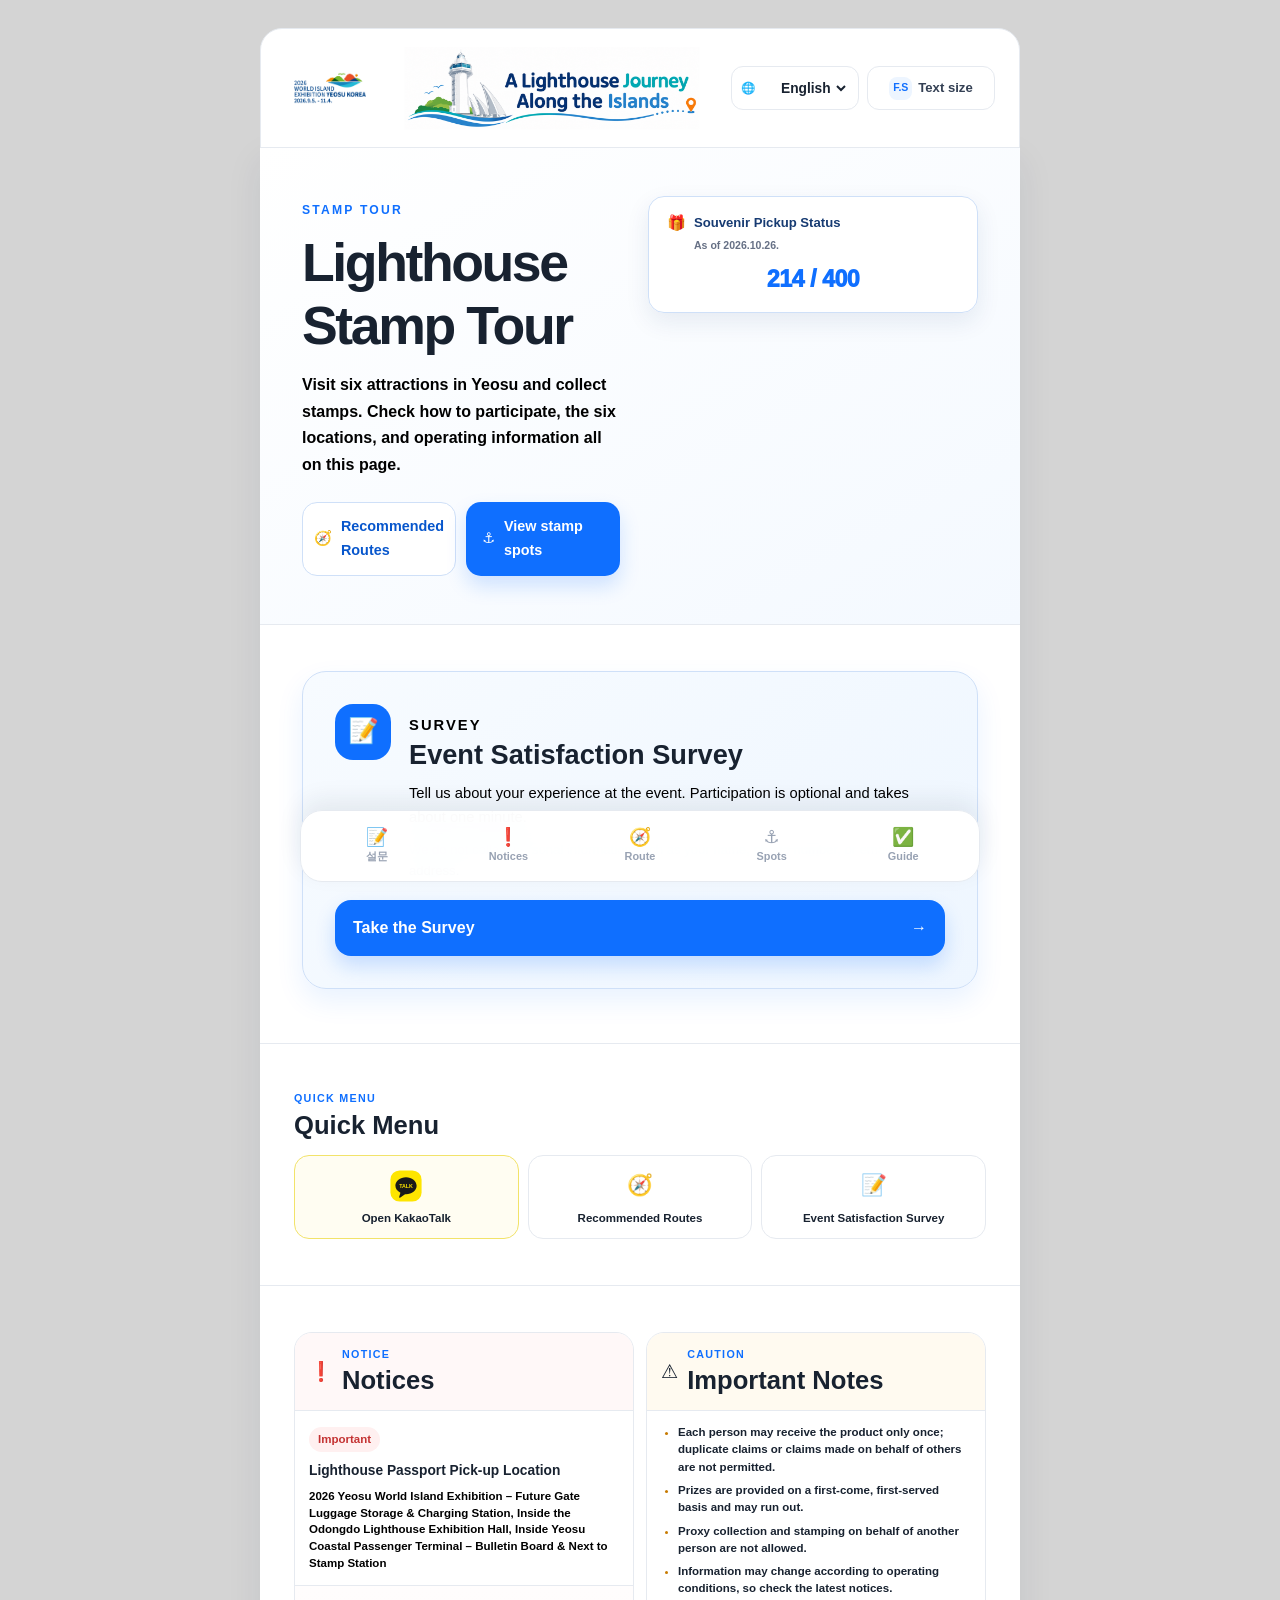
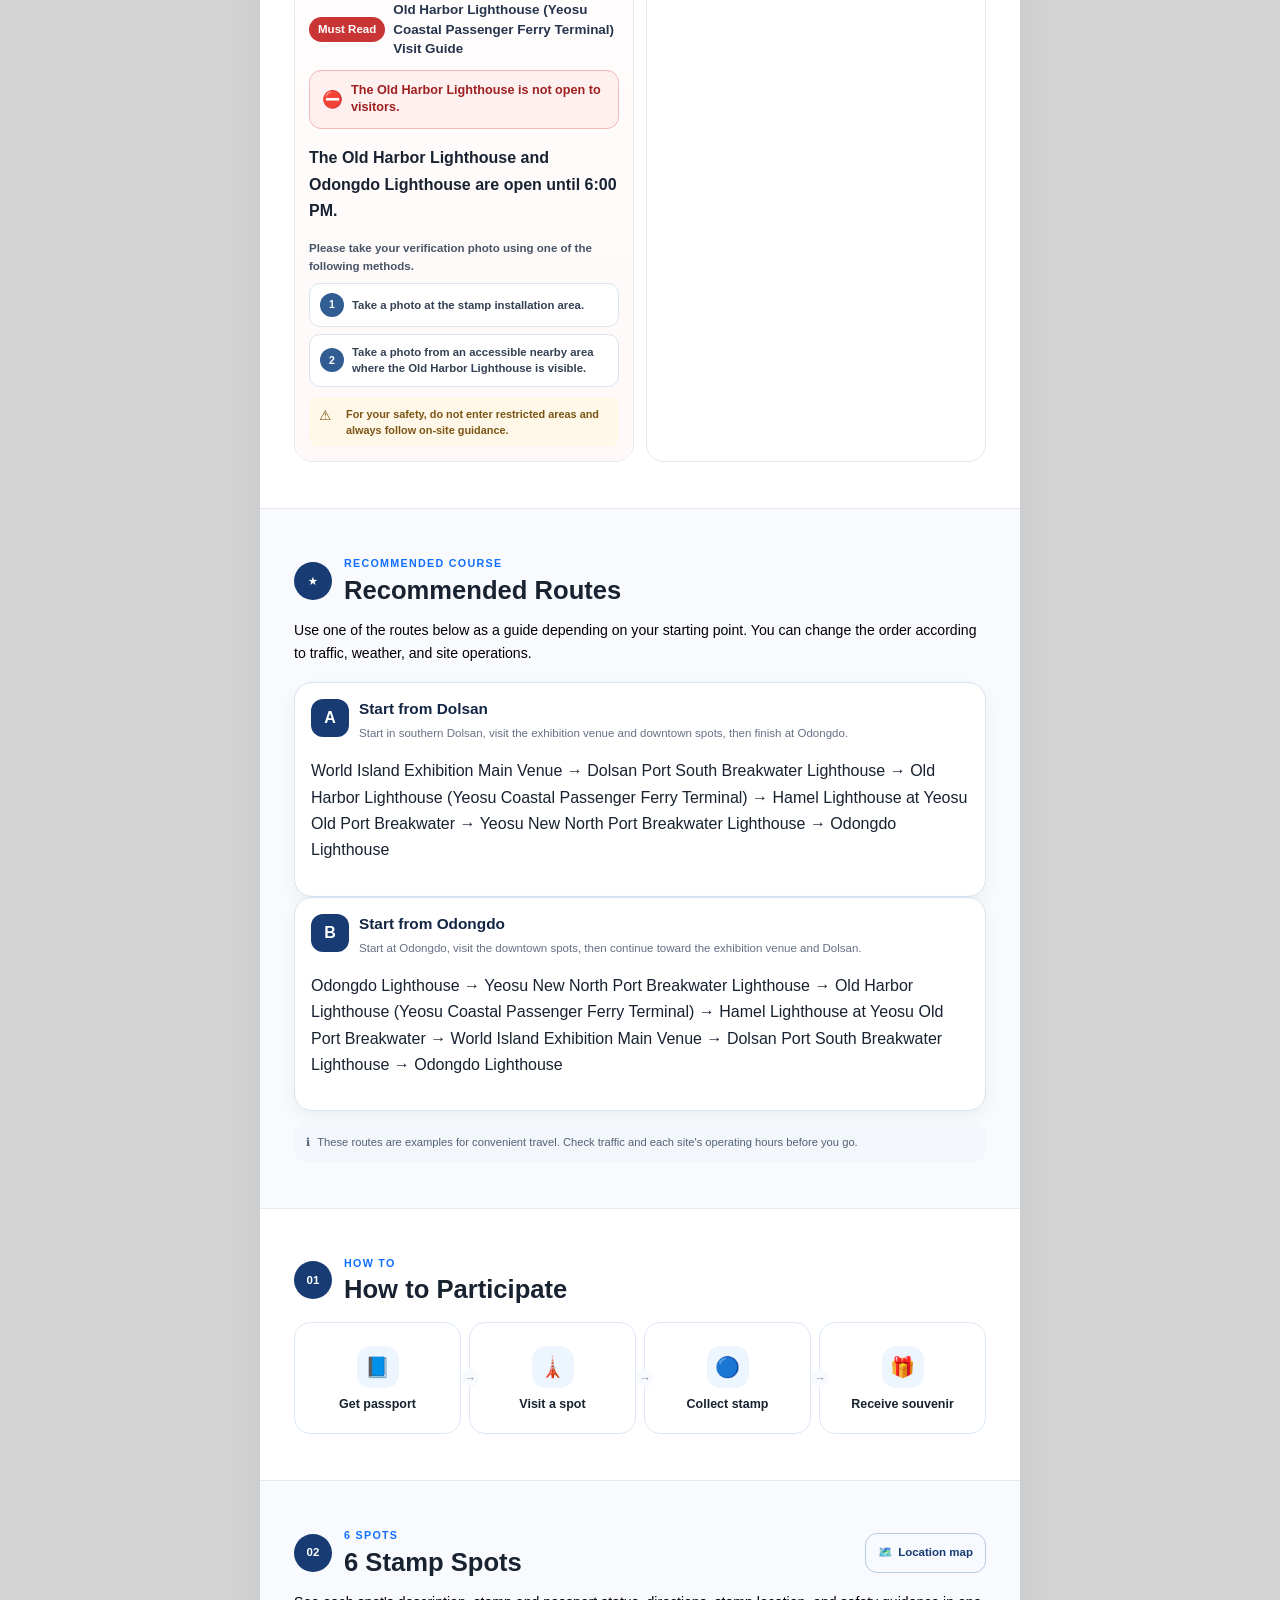
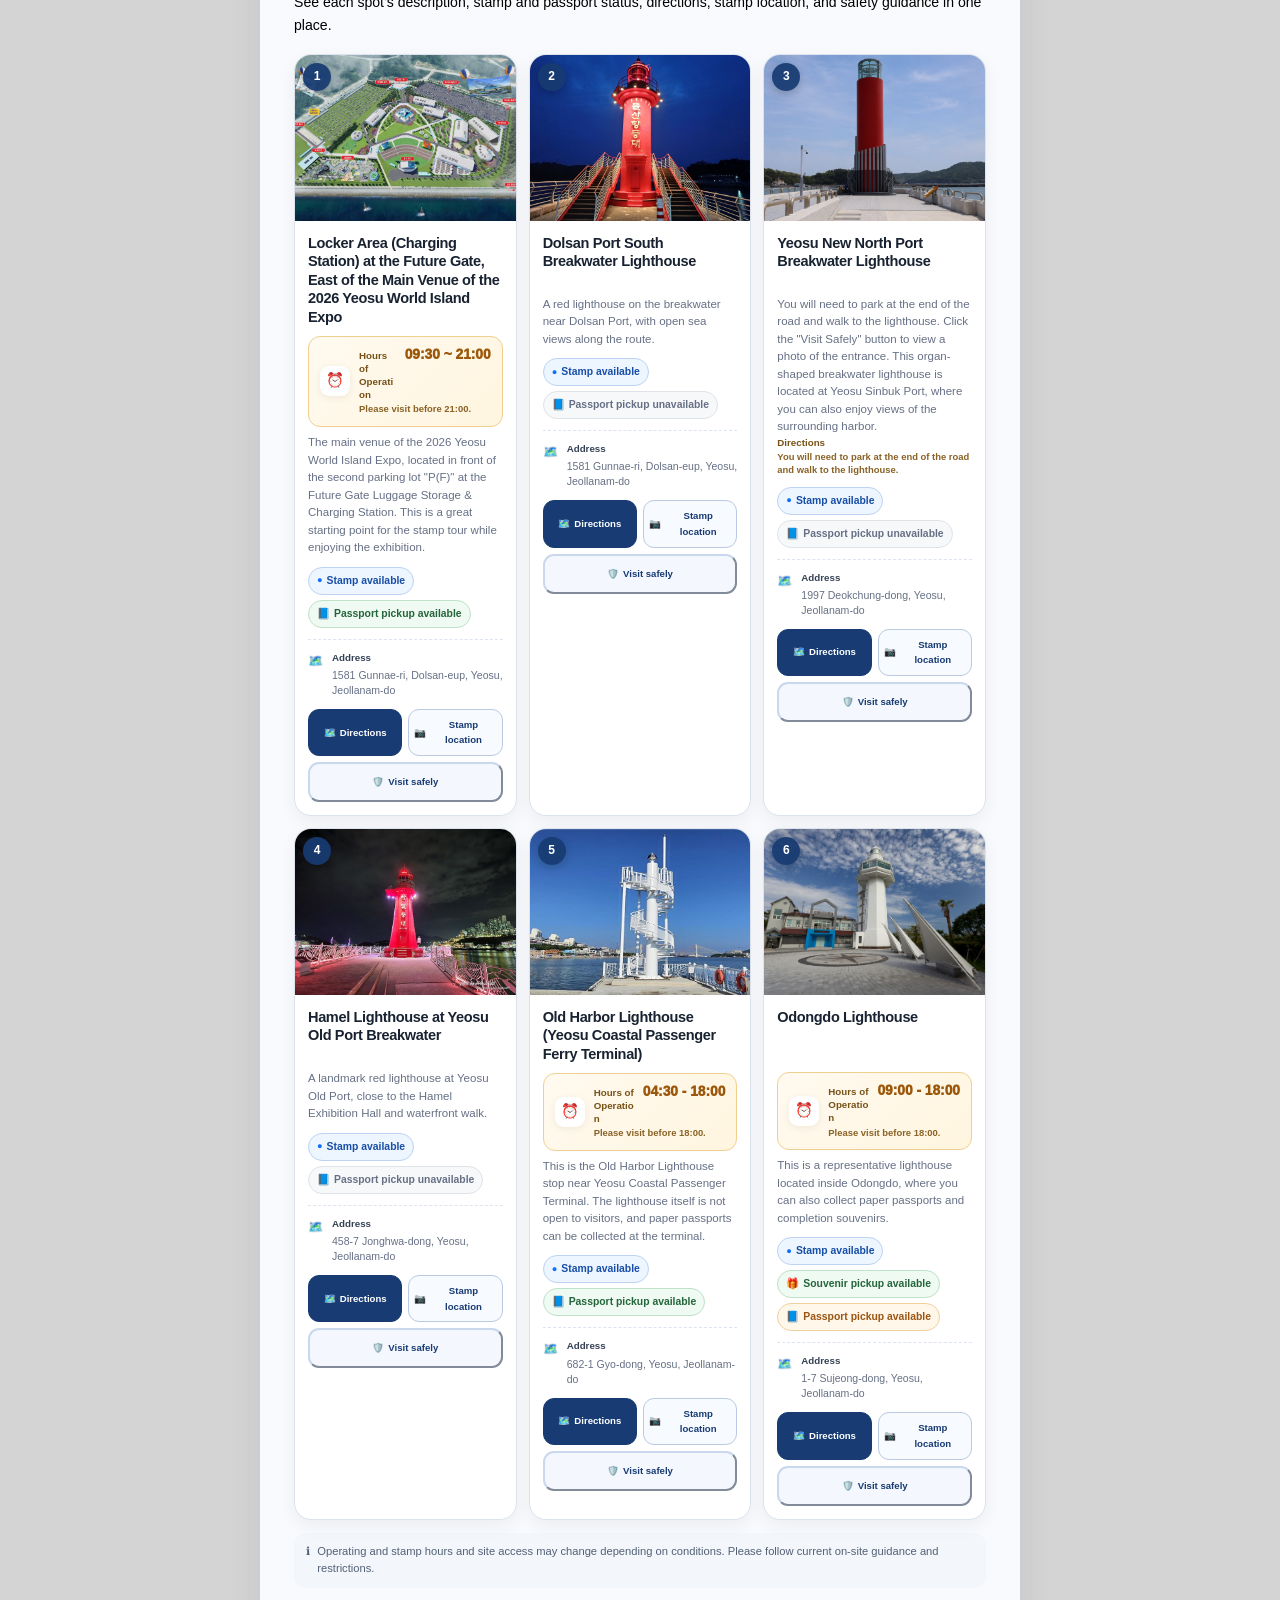
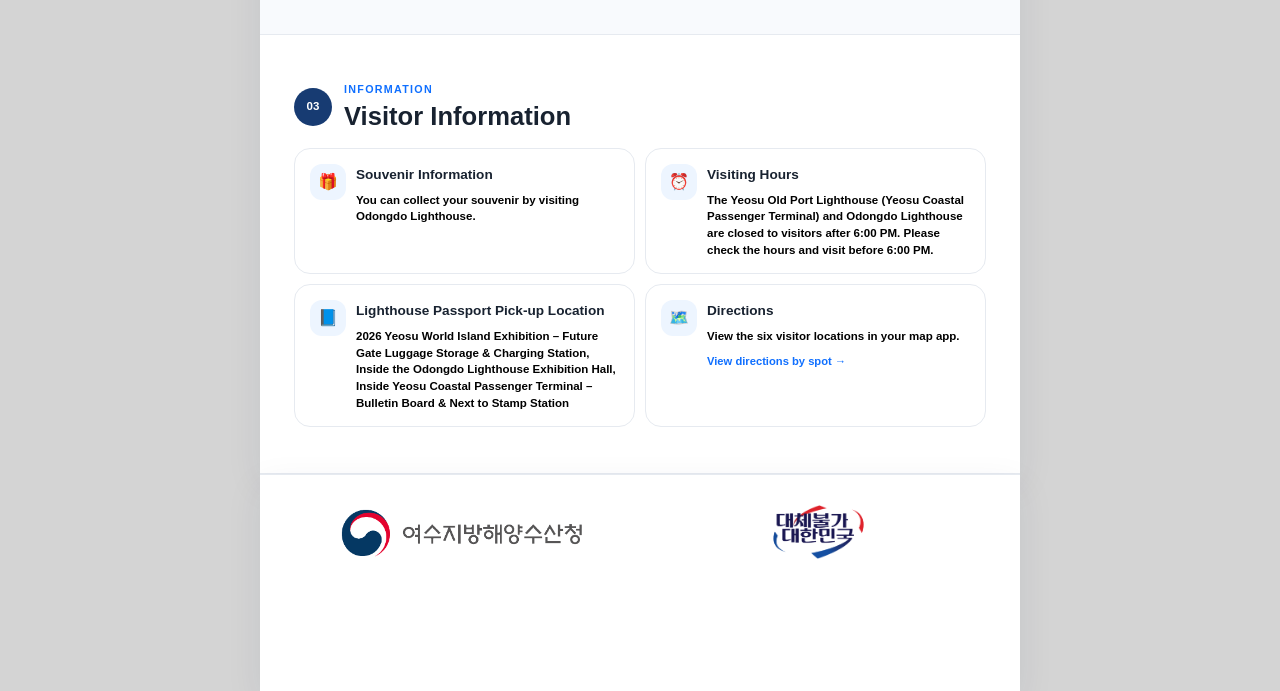
==== index.html @ a67608fe "Update index.html" ====
<!doctype html>
<html lang="ko">
<script src="assets/visitor-tracker.js" defer></script>
<head>
  <meta charset="utf-8" />
  <meta name="viewport" content="width=device-width, initial-scale=1, viewport-fit=cover" />
  <meta name="theme-color" content="#0f6fff" />
  <meta name="description" content="섬 따라 등대 한바퀴 안내 홈페이지" />

  <title>섬 따라 등대 한바퀴 안내 홈페이지</title>

  <link rel="icon" type="image/png" href="assets/yeosu-office-logo.png" />
  <link rel="apple-touch-icon" href="assets/yeosu-office-logo.png" />

  <meta property="og:title" content="섬 따라 등대 한바퀴 안내 홈페이지" />
  <meta property="og:description" content="여수 등대 스탬프 투어 참여방법, 스탬프 위치, 운영시간과 안전 안내를 확인하세요." />
  <meta property="og:type" content="website" />
  <meta property="og:url" content="https://tmdgh9693.github.io/qrhomepage/" />
  <meta property="og:image" content="https://tmdgh9693.github.io/qrhomepage/assets/yeosu-office-logo.png" />
  <meta property="og:image:alt" content="여수지방해양수산청" />

  <meta name="twitter:card" content="summary" />
  <meta name="twitter:image" content="https://tmdgh9693.github.io/qrhomepage/assets/yeosu-office-logo.png" />
  <link rel="stylesheet" href="assets/style.css" />

  <script src="assets/lang.js" defer></script>
  <script src="assets/survey-lang.js" defer></script>
</head>

<body>
  <a class="skip-link" href="#main" data-i18n="skip">본문 바로가기</a>

  <header class="topbar">
    <div class="topbar__inner">
      <a class="brand" href="#home" data-i18n-aria="homeAria" aria-label="홈으로 이동">
        <img class="brand__logo" src="assets/logo-ko.png" alt="2026 여수세계섬박람회" />
        <img class="brand__title-logo" src="assets/title-ko.png" alt="섬따라등대한바퀴" />
      </a>
      <div class="topbar__controls">
        <label class="language-control">
          <span class="language-label">🌐</span>
          <select class="language-select" aria-label="언어 선택">
            <option value="ko">한국어</option>
            <option value="en">English</option>
            <option value="ja">日本語</option>
            <option value="zh">中文</option>
          </select>
        </label>
        <button class="size-button" id="sizeButton" type="button" aria-haspopup="true" aria-expanded="false">
          <span aria-hidden="true">F.S</span><span data-i18n="fontSize">글자 크기</span>
        </button>
      </div>
    </div>
    <div class="size-panel" id="sizePanel" hidden>
      <div class="size-panel__inner" role="group" data-i18n-aria="fontGroup" aria-label="글자 크기 설정">
        <button type="button" data-font-size="small" data-i18n="small">작게</button>
        <button type="button" data-font-size="normal" class="is-active" data-i18n="normal">중간</button>
        <button type="button" data-font-size="large" data-i18n="large">크게</button>
      </div>
    </div>
  </header>

  <main id="main" class="home-dashboard">
    <section class="hero tour-hero" id="home" aria-labelledby="hero-title">
      <div class="hero__content">
        <span class="hero__eyebrow" data-i18n="stampTourEyebrow">STAMP TOUR</span>
        <h1 id="hero-title" data-i18n="stampTourTitle">등대와 함께하는 스탬프 투어</h1>
        <strong>
        <p data-i18n="stampTourText">여수의 6개 명소를 둘러보고 스탬프를 모아보세요. 아래에서 참여 방법, 방문 명소, 운영 안내를 한 번에 확인할 수 있습니다.</p>
        </strong>
        <div class="tour-hero__actions">
          <a class="tour-secondary-button" href="#recommended-course"><span aria-hidden="true">🧭</span><strong data-i18n="recommendedCourse">추천코스</strong></a>
          <a class="tour-primary-button" href="#stamp-spots"><span aria-hidden="true">⚓</span><strong data-i18n="viewStampSpots">스탬프 명소 보기</strong></a>
        </div>
      </div>
          <aside class="hero-gift-status" aria-label="기념품 수령 현황">
        <div class="hero-gift-status__title">
          <span aria-hidden="true">🎁</span>
          <strong data-i18n="noticeTitle">기념품 수령 현황</strong>
          <strong class="hero-gift-status__date" data-i18n="noticeUpdateDate">2026.10.27. 기준</strong>
        </div>
        <p class="hero-gift-status__count" data-i18n="noticeText">214 / 400</p>
      </aside>
</section>
    
   <section class="content-section survey-cta-section" id="survey" aria-labelledby="survey-cta-title">
      <div class="survey-cta-card">
        <span class="survey-cta-card__icon" aria-hidden="true">📝</span>
        <div class="survey-cta-card__content"><p class="survey-cta-card__eyebrow">SURVEY</p><h2 id="survey-cta-title" data-i18n="surveyCtaTitle">행사 만족도 조사</h2><p data-i18n="surveyCtaText">행사에 참여하며 느낀 점을 알려주세요. 설문 참여는 선택이며 약 1분 정도 소요됩니다.</p><p class="survey-cta-card__privacy" data-i18n="surveyCtaPrivacy">이름, 전화번호, 이메일 등 개인정보는 수집하지 않습니다.</p></div>
        <a class="survey-entry-button" href="survey.html"><span data-i18n="surveyCtaButton">설문조사 참여하기</span><span aria-hidden="true">→</span></a>
      </div>
    </section>

    <section class="dashboard-section quick-section" aria-labelledby="quick-title">
      <div class="dashboard-title-row dashboard-title-row--compact">
        <!-- <span class="dashboard-number"></span> -->
        <div><p>QUICK MENU</p><h2 id="quick-title" data-i18n="quickMenu">바로가기</h2></div>
      </div>
      <div class="quick-menu-grid">
        <a href="http://pf.kakao.com/_QIqJX" target="_blank" rel="noopener noreferrer" class="quick-menu-kakao"><span class="kakao-talk-mark" aria-hidden="true"><svg viewBox="0 0 48 48" focusable="false"><rect x="2" y="2" width="44" height="44" rx="13" fill="#FEE500"/><path d="M24 11.5c-8.3 0-15 5.3-15 11.9 0 4.3 2.8 8 7.1 10.1l-1.8 6.2c-.2.7.6 1.2 1.2.8l7.2-4.8c.4 0 .9.1 1.3.1 8.3 0 15-5.3 15-12S32.3 11.5 24 11.5Z" fill="#191919"/><text x="24" y="27" text-anchor="middle" font-family="Arial, sans-serif" font-size="7.5" font-weight="800" fill="#FEE500">TALK</text></svg></span><strong data-i18n="kakaoTitle">오픈카톡 바로가기</strong></a>
        <a href="#recommended-course"><span aria-hidden="true">🧭</span><strong data-i18n="recommendedCourse">추천코스</strong></a>
        <a href="survey.html"><span aria-hidden="true">📝</span><strong data-i18n="surveyCtaTitle">행사 만족도 조사</strong></a>
      </div>
    </section>

    <strong>
    <section class="dashboard-section notice-caution-section" id="notice" aria-labelledby="notice-title">
      <div class="notice-caution-grid">
        <article class="dashboard-panel dashboard-panel--notice">
          <div class="dashboard-panel__heading"><span aria-hidden="true">❗</span><div><p>NOTICE</p><h2 id="notice-title" data-i18n="notice">공지사항</h2></div></div>
          <div class="dashboard-panel__body"><span class="badge badge--important" data-i18n="important">중요</span><h3 data-i18n="passportPlace">등대여권 수령 장소</h3><p data-i18n="passportPlaceText">2026여수세계섬박람회 주행사장 미래게이트 물품보관(충전소), 오동도등대 홍보관 내, 여수연안여객선터미널 내부 게시판 및 스탬프 옆</p></div>
          <div class="dashboard-panel__foot guhang-notice-card">
            <div class="guhang-notice-card__title-row">
              <span class="badge badge--new" data-i18n="noticeMustRead">필독</span>
              <h3 data-i18n="guhangNoticeTitle">구항등대 (여수연안여객선터미널) 방문 안내</h3>
            </div>

            <div class="guhang-notice-card__blocked">
              <span aria-hidden="true">⛔</span>
              <strong data-i18n="guhangAccessBlocked">구항등대는 출입이 불가합니다.</strong>
            </div>

            <p class="notice-card" data-i18n="guhangNoticeText"> 구항등대 및 오동도등대는 18시까지 운영됩니다.</p>

            <p class="guhang-notice-card__lead" data-i18n="guhangVerifyLead">인증사진은 아래 방법 중 하나로 촬영해 주세요.</p>

            <ol class="guhang-notice-card__methods">
              <li>
                <span class="guhang-notice-card__number">1</span>
                <span data-i18n="guhangVerifyStamp">스탬프 설치 장소에서 촬영</span>
              </li>
              <li>
                <span class="guhang-notice-card__number">2</span>
                <span data-i18n="guhangVerifyNearby">구항등대가 보이는 출입 가능한 인근 장소에서 촬영</span>
              </li>
            </ol>

            <div class="guhang-notice-card__safety">
              <span aria-hidden="true">⚠️</span>
              <p data-i18n="guhangSafetyWarning">안전을 위해 출입 제한구역에는 들어가지 마시고 현장 안내를 반드시 따라주세요.</p>
            </div>
          </div>
        </article>

        <article class="dashboard-panel dashboard-panel--caution" id="caution" aria-labelledby="caution-title">
          <div class="dashboard-panel__heading"><span aria-hidden="true">⚠️</span><div><p>CAUTION</p><h2 id="caution-title" data-i18n="caution">주의사항</h2></div></div>
          <ul class="compact-caution-list">
            <li data-i18n="caution5">상품은 1인 1회만 수령 가능하며 중복, 대리 수령은 불가합니다.</li>
            <li data-i18n="caution6">상품은 선착순으로 제공되며 모두 소진되면 수령하지 못할 수 있습니다.</li>
            <li data-i18n="caution7">대리 수령 및 대리로 스탬프를 찍어주는 행위는 불가합니다.</li>
            <li data-i18n="caution4">운영 상황에 따라 안내 내용이 변경될 수 있으니 최신 공지를 확인해 주세요.</li>
          </ul>
        </article>
      </div>
    </section>
    </strong>


    <section class="dashboard-section recommended-course-section" id="recommended-course" aria-labelledby="recommended-course-title">
      <div class="dashboard-title-row">
        <span class="dashboard-number dashboard-number--course">★</span>
        <div><p>RECOMMENDED COURSE</p><h2 id="recommended-course-title" data-i18n="recommendedCourse">추천코스</h2></div>
      </div>
      <p class="dashboard-description" data-i18n="recommendedCourseIntro">출발 위치에 따라 아래 코스를 참고해 6개 명소를 둘러보세요. 교통·기상·현장 운영 상황에 따라 순서를 조정할 수 있습니다.</p>

      <div class="recommended-course-grid">
        <article class="recommended-course-card">
          <div class="recommended-course-card__heading">
            <span class="recommended-course-card__badge">A</span>
            <div>
              <h3 data-i18n="courseAName">돌산에서 시작하는 코스</h3>
              <p data-i18n="courseADesc">돌산 남쪽에서 출발해 박람회장과 도심 명소를 거쳐 오동도로 이동하는 순서입니다.</p>
            </div>
          </div>
          <p data-i18n="course">섬박람회 주행사장 → 돌산항남방파제등대 → 구항등대 (여수연안여객선터미널) → 여수구항방파제 하멜등대 → 여수신북항방파제등대 → 오동도등대</p>
          <!-- <ol class="recommended-course-route">
            <li><a href="#spot-1"><span>1</span><strong data-i18n="loc1">섬박람회 주행사장</strong></a></li>
            <li><a href="#spot-2"><span>2</span><strong data-i18n="loc2">돌산항남방파제등대</strong></a></li>
            <li><a href="#spot-5"><span>3</span><strong data-i18n="loc5">구항등대 (여수연안여객선터미널)</strong></a></li>
            <li><a href="#spot-4"><span>4</span><strong data-i18n="loc4">여수구항방파제 하멜등대</strong></a></li>
            <li><a href="#spot-3"><span>5</span><strong data-i18n="loc3">여수신북항방파제등대</strong></a></li>
            <li><a href="#spot-6"><span>6</span><strong data-i18n="loc6">오동도등대</strong></a></li>
          </ol> -->
        </article>
        <article class="recommended-course-card">
          <div class="recommended-course-card__heading">
            <span class="recommended-course-card__badge">B</span>
            <div>
              <h3 data-i18n="courseBName">오동도에서 시작하는 코스</h3>
              <p data-i18n="courseBDesc">오동도에서 출발해 도심 명소를 둘러본 뒤 박람회장과 돌산 방향으로 이동하는 순서입니다.</p>
            </div>
          </div>
          <p data-i18n="course1">오동도등대 → 여수신북항방파제등대 → 구항등대 (여수연안여객선터미널) → 여수구항방파제 하멜등대 → 섬박람회 주행사장 → 돌산항남방파제등대 → 오동도등대</p>
        </article>
        <!--
<article class="recommended-course-card">
          <div class="recommended-course-card__heading">
            <span class="recommended-course-card__badge">B</span>
            <div>
              <h3 data-i18n="courseBName">오동도에서 시작하는 코스</h3>
              <p data-i18n="courseBDesc">오동도에서 출발해 도심 명소를 둘러본 뒤 박람회장과 돌산 방향으로 이동하는 순서입니다.</p>
            </div>
          </div>
          <ol class="recommended-course-route">
            <li><a href="#spot-6"><span>1</span><strong data-i18n="loc6">오동도등대</strong></a></li>
            <li><a href="#spot-3"><span>2</span><strong data-i18n="loc3">여수신북항방파제등대</strong></a></li>
            <li><a href="#spot-5"><span>3</span><strong data-i18n="loc5">구항등대 (여수연안여객선터미널)</strong></a></li>
            <li><a href="#spot-4"><span>4</span><strong data-i18n="loc4">여수구항방파제 하멜등대</strong></a></li>
            <li><a href="#spot-1"><span>5</span><strong data-i18n="loc1">섬박람회 주행사장</strong></a></li>
            <li><a href="#spot-2"><span>6</span><strong data-i18n="loc2">돌산항남방파제등대</strong></a></li>
          </ol>
        </article>
        -->

      </div>

      <p class="recommended-course-note"><span aria-hidden="true">ℹ️</span><span data-i18n="recommendedCourseNote">추천코스는 이동 편의를 위한 예시입니다. 실제 이동 전 교통 상황과 각 시설 운영시간을 확인해 주세요.</span></p>
    </section>

    <section class="dashboard-section participation-section" id="participation" aria-labelledby="participation-title">
      <div class="dashboard-title-row">
        <span class="dashboard-number">01</span>
        <div><p>HOW TO</p><h2 id="participation-title" data-i18n="participationMethod">참여방법</h2></div>
      </div>
      <ol class="participation-flow">
        <li><span class="participation-flow__icon" aria-hidden="true">📘</span><strong data-i18n="stepPassport">여권 받기</strong></li>
        <li><span class="participation-flow__arrow" aria-hidden="true">→</span><span class="participation-flow__icon" aria-hidden="true">🗼</span><strong data-i18n="stepVisit">명소 방문</strong></li>
        <li><span class="participation-flow__arrow" aria-hidden="true">→</span><span class="participation-flow__icon" aria-hidden="true">🔵</span><strong data-i18n="stepStamp">스탬프 찍기</strong></li>
        <li><span class="participation-flow__arrow" aria-hidden="true">→</span><span class="participation-flow__icon" aria-hidden="true">🎁</span><strong data-i18n="stepGift">기념품 수령</strong></li>
      </ol>
    </section>

    <section class="dashboard-section stamp-spots-section" id="stamp-spots" aria-labelledby="spots-title">
      <div class="dashboard-title-row dashboard-title-row--with-action">
        <span class="dashboard-number">02</span>
        <div><p>6 SPOTS</p><h2 id="spots-title" data-i18n="stampSpotsTitle">스탬프 명소 6곳</h2></div>
        <button class="stamp-overview-button" type="button" data-location-overview-open>
          <span aria-hidden="true">🗺️</span><strong data-i18n="viewLocationOverview">위치도 보기</strong>
        </button>
      </div>
      <p class="dashboard-description" data-i18n="stampSpotsFullIntro">장소 설명, 스탬프·여권 수령 여부, 길찾기, 스탬프 위치와 안전 안내를 한 곳에서 확인할 수 있습니다.</p>

      <div class="stamp-spot-grid">
        <article class="stamp-spot-card stamp-spot-card--detailed" id="spot-1">
          <div class="stamp-spot-card__image-wrap">
            <span class="stamp-spot-card__number">1</span>
            <img src="assets/섬박람회 주행사장.jpg" alt="섬박람회 주행사장" loading="lazy" />
          </div>
          <div class="stamp-spot-card__body">
            <h3 data-i18n="loc1">2026여수세계섬박람회 주행사장 동쪽 미래게이트 물품보관(충전소)</h3>
            <div class="stamp-spot-hours stamp-spot-hours--island">
              <span class="stamp-spot-hours__icon" aria-hidden="true">⏰</span>
              <div class="stamp-spot-hours__text">
                <small data-i18n="loc1HoursLabel">운영시간</small>
                <strong data-i18n="loc1Hours">09:30 ~ 21:00</strong>
                <span data-i18n="hoursBefore21">21:00 이전 방문을 권장합니다.</span>
              </div>
            </div>

            <p class="stamp-spot-card__description" data-i18n="loc1Desc"></p>

            <div class="stamp-spot-card__status">
              <span class="nav-status-badge nav-status-badge--stamp"><span aria-hidden="true">●</span><strong data-i18n="stampAvailable">스탬프 있음</strong></span>
              <span class="nav-status-badge nav-status-badge--yes"><span aria-hidden="true">📘</span><strong data-i18n="passportAvailable">여권 수령 가능</strong></span>
            </div>

            <div class="stamp-spot-card__address">
              <span aria-hidden="true">🗺️</span>
              <div>
                <strong data-i18n="addressLabel">주소</strong>
                <p data-i18n="addr1">전남광주통합특별시 여수시 돌산읍 평사리 1565</p>
              </div>
            </div>

            <div class="stamp-spot-card__actions stamp-spot-card__actions--detailed">
              <button class="spot-action spot-action--map" type="button"
                data-map-choice data-kakao-url="https://kko.to/jN1qArJh3z" data-naver-url="https://naver.me/IgM5yrza"
                data-query="2026 여수세계섬박람회 주전시관 돌산 진모지구" data-title-key="loc1">
                <span aria-hidden="true">🗺️</span><span data-i18n="findRoute">길찾기</span>
              </button>
              <button class="spot-action spot-action--stamp" type="button"
                data-stamp-location data-stamp-image-base="assets/stamp-locations/01" data-title-key="loc1">
                <span aria-hidden="true">📷</span><span data-i18n="viewStampLocation">스탬프 위치 보기</span>
              </button>
              <button class="spot-action spot-action--safe" type="button"
                data-safety-guide data-title-key="loc1" data-safety-key="safe1">
                <span aria-hidden="true">🛡️</span><span data-i18n="visitSafely">안전하게 방문하기</span>
              </button>
            </div>
          </div>
        </article>
        <article class="stamp-spot-card stamp-spot-card--detailed" id="spot-2">
          <div class="stamp-spot-card__image-wrap">
            <span class="stamp-spot-card__number">2</span>
            <img src="assets/돌산항남방파제등대.jpg" alt="돌산항남방파제등대" loading="lazy" />
          </div>
          <div class="stamp-spot-card__body">
            <h3 data-i18n="loc2">돌산항남방파제등대</h3>
            <p class="stamp-spot-card__description" data-i18n="loc2Desc"></p>

            <div class="stamp-spot-card__status">
              <span class="nav-status-badge nav-status-badge--stamp"><span aria-hidden="true">●</span><strong data-i18n="stampAvailable">스탬프 있음</strong></span>
              <span class="nav-status-badge nav-status-badge--no"><span aria-hidden="true">📘</span><strong data-i18n="passportUnavailable">여권 수령 불가</strong></span>
            </div>

            <div class="stamp-spot-card__address">
              <span aria-hidden="true">🗺️</span>
              <div>
                <strong data-i18n="addressLabel">주소</strong>
                <p data-i18n="addr2">전라남도 여수시 돌산읍 군내리 1581</p>
              </div>
            </div>

            <div class="stamp-spot-card__actions stamp-spot-card__actions--detailed">
              <button class="spot-action spot-action--map" type="button"
                data-map-choice data-kakao-url="https://kko.to/vy3U2Gr7LW" data-naver-url="https://naver.me/x3HeuIzG"
                data-query="전남 여수시 돌산항남방파제등대" data-title-key="loc2">
                <span aria-hidden="true">🗺️</span><span data-i18n="findRoute">길찾기</span>
              </button>
              <button class="spot-action spot-action--stamp" type="button"
                data-stamp-location data-stamp-image-base="assets/stamp-locations/02" data-title-key="loc2">
                <span aria-hidden="true">📷</span><span data-i18n="viewStampLocation">스탬프 위치 보기</span>
              </button>
              <button class="spot-action spot-action--safe" type="button"
                data-safety-guide data-title-key="loc2" data-safety-key="safe2">
                <span aria-hidden="true">🛡️</span><span data-i18n="visitSafely">안전하게 방문하기</span>
              </button>
            </div>
          </div>
        </article>
        <article class="stamp-spot-card stamp-spot-card--detailed" id="spot-3">
          <div class="stamp-spot-card__image-wrap">
            <span class="stamp-spot-card__number">3</span>
            <img src="assets/여수신북항방파제등대.jpg" alt="여수신북항방파제등대" loading="lazy" />
          </div>
          <div class="stamp-spot-card__body">
            <h3 data-i18n="loc3">여수신북항방파제등대</h3>
            <p class="stamp-spot-card__description" data-i18n="loc3Desc"></p>
            <strong>
            <div class="stamp-spot-hours__text">
                <small data-i18n="loadannounce">길 안내</small>
                <span data-i18n="loadannounceText">도로 끝단에 주차 후 등대까지 걸어가야 합니다.</span>
              </div>
              </strong>

            <div class="stamp-spot-card__status">
              <span class="nav-status-badge nav-status-badge--stamp"><span aria-hidden="true">●</span><strong data-i18n="stampAvailable">스탬프 있음</strong></span>
              <span class="nav-status-badge nav-status-badge--no"><span aria-hidden="true">📘</span><strong data-i18n="passportUnavailable">여권 수령 불가</strong></span>
            </div>

            <div class="stamp-spot-card__address">
              <span aria-hidden="true">🗺️</span>
              <div>
                <strong data-i18n="addressLabel">주소</strong>
                <p data-i18n="addr3">전라남도 여수시 덕충동 1997</p>
              </div>
            </div>

            <div class="stamp-spot-card__actions stamp-spot-card__actions--detailed">
              <button class="spot-action spot-action--map" type="button"
                data-map-choice data-kakao-url="https://kko.to/fgIgCqBQVm" data-naver-url="https://naver.me/GT4aHOWg"
                data-query="전남 여수시 여수신북항방파제등대" data-title-key="loc3">
                <span aria-hidden="true">🗺️</span><span data-i18n="findRoute">길찾기</span>
              </button>
              <button class="spot-action spot-action--stamp" type="button"
                data-stamp-location data-stamp-image-base="assets/stamp-locations/03" data-title-key="loc3">
                <span aria-hidden="true">📷</span><span data-i18n="viewStampLocation">스탬프 위치 보기</span>
              </button>
              <button class="spot-action spot-action--safe" type="button"
                data-safety-guide data-title-key="loc3" data-safety-key="safe3"
                data-safety-image="assets/shinbuk-safety-guide.jpg"
                data-safety-image-alt-key="safe3PhotoAlt">
                <span aria-hidden="true">🛡️</span><span data-i18n="visitSafely">안전하게 방문하기</span>
              </button>
            </div>
          </div>
        </article>
        <article class="stamp-spot-card stamp-spot-card--detailed" id="spot-4">
          <div class="stamp-spot-card__image-wrap">
            <span class="stamp-spot-card__number">4</span>
            <img src="assets/여수구항방파제 하멜등대.jpg" alt="여수구항방파제 하멜등대" loading="lazy" />
          </div>
          <div class="stamp-spot-card__body">
            <h3 data-i18n="loc4">여수구항방파제 하멜등대</h3>
            <p class="stamp-spot-card__description" data-i18n="loc4Desc"></p>

            <div class="stamp-spot-card__status">
              <span class="nav-status-badge nav-status-badge--stamp"><span aria-hidden="true">●</span><strong data-i18n="stampAvailable">스탬프 있음</strong></span>
              <span class="nav-status-badge nav-status-badge--no"><span aria-hidden="true">📘</span><strong data-i18n="passportUnavailable">여권 수령 불가</strong></span>
            </div>

            <div class="stamp-spot-card__address">
              <span aria-hidden="true">🗺️</span>
              <div>
                <strong data-i18n="addressLabel">주소</strong>
                <p data-i18n="addr4">전라남도 여수시 종화동 458-7</p>
              </div>
            </div>

            <div class="stamp-spot-card__actions stamp-spot-card__actions--detailed">
              <button class="spot-action spot-action--map" type="button"
                data-map-choice data-kakao-url="https://kko.to/TxDoI_19vd" data-naver-url="https://naver.me/x5GoLZUH"
                data-query="전남 여수시 여수구항방파제 하멜등대" data-title-key="loc4">
                <span aria-hidden="true">🗺️</span><span data-i18n="findRoute">길찾기</span>
              </button>
              <button class="spot-action spot-action--stamp" type="button"
                data-stamp-location data-stamp-image-base="assets/stamp-locations/04" data-title-key="loc4">
                <span aria-hidden="true">📷</span><span data-i18n="viewStampLocation">스탬프 위치 보기</span>
              </button>
              <button class="spot-action spot-action--safe" type="button"
                data-safety-guide data-title-key="loc4" data-safety-key="safe4">
                <span aria-hidden="true">🛡️</span><span data-i18n="visitSafely">안전하게 방문하기</span>
              </button>
            </div>
          </div>
        </article>
        <article class="stamp-spot-card stamp-spot-card--detailed" id="spot-5">
          <div class="stamp-spot-card__image-wrap">
            <span class="stamp-spot-card__number">5</span>
            <img src="assets/구항등대 (여수연안여객선터미널).jpg" alt="구항등대 (여수연안여객선터미널)" loading="lazy" />
          </div>
          <div class="stamp-spot-card__body">
            <h3 data-i18n="loc5">구항등대 (여수연안여객선터미널)</h3>
            <div class="stamp-spot-hours stamp-spot-hours--terminal">
              <span class="stamp-spot-hours__icon" aria-hidden="true">⏰</span>
              <div class="stamp-spot-hours__text">
                <small data-i18n="loc5HoursLabel">운영시간</small>
                <strong data-i18n="loc5Hours">04:30 ~ 18:00</strong>
                <span data-i18n="hoursBefore18">18:00 이전 방문을 권장합니다.</span>
              </div>
            </div>
            <p class="stamp-spot-card__description" data-i18n="loc5Desc"></p>

            <div class="stamp-spot-card__status">
              <span class="nav-status-badge nav-status-badge--stamp"><span aria-hidden="true">●</span><strong data-i18n="stampAvailable">스탬프 있음</strong></span>
              <span class="nav-status-badge nav-status-badge--yes"><span aria-hidden="true">📘</span><strong data-i18n="passportAvailable">여권 수령 가능</strong></span>
            </div>

            <div class="stamp-spot-card__address">
              <span aria-hidden="true">🗺️</span>
              <div>
                <strong data-i18n="addressLabel">주소</strong>
                <p data-i18n="addr5">전라남도 여수시 교동 682-1</p>
              </div>
            </div>

            <div class="stamp-spot-card__actions stamp-spot-card__actions--detailed">
              <button class="spot-action spot-action--map" type="button"
                data-map-choice data-kakao-url="https://kko.to/DlhVWJBkNm" data-naver-url="https://naver.me/xKEUHQes"
                data-query="전남 여수시 여수구항등대" data-title-key="loc5">
                <span aria-hidden="true">🗺️</span><span data-i18n="findRoute">길찾기</span>
              </button>
              <button class="spot-action spot-action--stamp" type="button"
                data-stamp-location data-stamp-image-base="assets/stamp-locations/05" data-title-key="loc5">
                <span aria-hidden="true">📷</span><span data-i18n="viewStampLocation">스탬프 위치 보기</span>
              </button>
              <button class="spot-action spot-action--safe" type="button"
                data-safety-guide data-title-key="loc5" data-safety-key="safe5">
                <span aria-hidden="true">🛡️</span><span data-i18n="visitSafely">안전하게 방문하기</span>
              </button>
            </div>
          </div>
        </article>
        <article class="stamp-spot-card stamp-spot-card--detailed" id="spot-6">
          <div class="stamp-spot-card__image-wrap">
            <span class="stamp-spot-card__number">6</span>
            <img src="assets/오동도등대.jpg" alt="오동도등대" loading="lazy" />
          </div>
          <div class="stamp-spot-card__body">
            <h3 data-i18n="loc6">오동도등대</h3>
            <div class="stamp-spot-hours stamp-spot-hours--lighthouse">
              <span class="stamp-spot-hours__icon" aria-hidden="true">⏰</span>
              <div class="stamp-spot-hours__text">
                <small data-i18n="loc6HoursLabel">운영시간</small>
                <strong data-i18n="loc6Hours">09:00 ~ 18:00</strong>
                <span data-i18n="hoursBefore18">18:00 이전 방문을 권장합니다.</span>
              </div>
            </div>
            <p class="stamp-spot-card__description" data-i18n="loc6Desc"></p>

            <div class="stamp-spot-card__status">
              <span class="nav-status-badge nav-status-badge--stamp"><span aria-hidden="true">●</span><strong data-i18n="stampAvailable">스탬프 있음</strong></span>
              <span class="nav-status-badge nav-status-badge--yes"><span aria-hidden="true">🎁</span><strong data-i18n="giftAvailable">여권 수령 가능</strong></span>
              <span class="nav-status-badge nav-status-badge--gift"><span aria-hidden="true">📘</span><strong data-i18n="passportAvailable">기념품 수령 가능</strong></span>
            </div>

            <div class="stamp-spot-card__address">
              <span aria-hidden="true">🗺️</span>
              <div>
                <strong data-i18n="addressLabel">주소</strong>
                <p data-i18n="addr6">전라남도 여수시 수정동 1-7</p>
              </div>
            </div>

            <div class="stamp-spot-card__actions stamp-spot-card__actions--detailed">
              <button class="spot-action spot-action--map" type="button"
                data-map-choice data-kakao-url="https://kko.to/uJh3fwNzpU" data-naver-url="https://naver.me/FnmraBPD"
                data-query="전남 여수시 오동도등대" data-title-key="loc6">
                <span aria-hidden="true">🗺️</span><span data-i18n="findRoute">길찾기</span>
              </button>
              <button class="spot-action spot-action--stamp" type="button"
                data-stamp-location data-stamp-image-base="assets/stamp-locations/06" data-title-key="loc6">
                <span aria-hidden="true">📷</span><span data-i18n="viewStampLocation">스탬프 위치 보기</span>
              </button>
              <button class="spot-action spot-action--safe" type="button"
                data-safety-guide data-title-key="loc6" data-safety-key="safe6">
                <span aria-hidden="true">🛡️</span><span data-i18n="visitSafely">안전하게 방문하기</span>
              </button>
            </div>
          </div>
        </article>
      </div>

      <p class="stamp-spots-footnote"><span aria-hidden="true">ℹ️</span><span data-i18n="navigatorFootnote">운영·스탬프 시간과 현장 출입 가능 여부는 상황에 따라 변경될 수 있습니다. 현장 안내와 통제에 따라 이용해 주세요.</span></p>
    </section>

    <section class="dashboard-section operations-section" id="guide" aria-labelledby="guide-title">
      <div class="dashboard-title-row">
        <span class="dashboard-number">03</span>
        <div><p>INFORMATION</p><h2 id="guide-title" data-i18n="operationGuide">운영 안내</h2></div>
      </div>
      <strong>
      <div class="operation-grid">
        <article><span aria-hidden="true">🎁</span><div><strong data-i18n="giftTitle">기념품 안내</strong><p data-i18n="giftText">오동도등대를 방문하여 기념품을 수령하실 수 있습니다.</p></div></article>
        <article><span aria-hidden="true">⏰</span><div><strong data-i18n="timeTitle">방문 시간 안내</strong><p data-i18n="timeText">여수구항등대 (여수연안여객선터미널) 및 오동도등대는 18시 이후에 방문하실 수 없습니다.</p></div></article>
        <article><span aria-hidden="true">📘</span><div><strong data-i18n="passportPlace">종이 여권 수령 장소</strong><p data-i18n="passportPlaceText">2026여수세계섬박람회 주행사장 미래게이트 물품보관(충전소), 오동도등대, 여수연안여객선터미널</p></div></article>
        <article><span aria-hidden="true">🗺️</span><div><strong data-i18n="directions">찾아오는 길</strong><p data-i18n="directionsText">6개 방문 위치를 지도 앱으로 확인하세요.</p><a class="inline-link" href="#stamp-spots" data-i18n="openSpotDirections">명소별 길찾기 보기 →</a></div></article>
      </div>
    </section>
    </strong>

  </main>

  <dialog class="map-choice-dialog" id="mapChoiceDialog" aria-labelledby="mapChoiceDialogTitle">
    <div class="map-choice-dialog__top">
      <div><p>MAP</p><h2 id="mapChoiceDialogTitle" data-i18n="mapChoice">지도 앱 선택</h2></div>
      <button class="map-choice-dialog__close" type="button" data-map-dialog-close data-i18n-aria="closeDialog" aria-label="닫기">×</button>
    </div>
    <p class="map-choice-dialog__guide" data-i18n="mapChoice">지도 앱 선택</p>
    <div class="map-choice-dialog__options" data-i18n-aria="mapChoice" aria-label="지도 앱 선택">
      <a id="mapChoiceKakao" class="map-choice-option map-choice-option--kakao" href="#" target="_blank" rel="noopener noreferrer"><span class="map-brand map-brand--kakao" aria-hidden="true">K</span><strong data-i18n="kakaoMap">카카오맵</strong><small>KaKao Map</small></a>
      <a id="mapChoiceNaver" class="map-choice-option map-choice-option--naver" href="#" data-map-app="naver" data-query="" target="_blank" rel="noopener noreferrer"><span class="map-brand map-brand--naver" aria-hidden="true">N</span><strong data-i18n="naverMap">네이버지도</strong><small>NAVER Map</small></a>
      <!-- <a id="mapChoiceGoogle" class="map-choice-option map-choice-option--google" href="#" target="_blank" rel="noopener noreferrer"><span class="map-brand map-brand--google" aria-hidden="true">G</span><strong data-i18n="googleMap">구글 지도</strong><small>Google Maps</small></a> -->
    </div>
    <button class="map-choice-dialog__bottom-close" type="button" data-map-dialog-close data-i18n="close">닫기</button>
  </dialog>

  <dialog class="stamp-location-dialog" id="stampLocationDialog" aria-labelledby="stampLocationDialogTitle">
    <div class="stamp-location-dialog__top">
      <div><p data-i18n="stampLocationEyebrow">STAMP LOCATION</p><h2 id="stampLocationDialogTitle">스탬프 위치</h2></div>
      <button class="stamp-location-dialog__close" type="button" data-dialog-close data-i18n-aria="closeDialog" aria-label="닫기">×</button>
    </div>
    <div class="stamp-location-dialog__media">
      <img id="stampLocationImage" alt="" hidden />
      <div class="stamp-location-dialog__empty" id="stampLocationEmpty">
        <span aria-hidden="true">📷</span>
        <strong data-i18n="stampPhotoNotAdded">사진을 불러오는 중입니다.</strong>
        <p data-i18n="stampPhotoHelp">잠시만 기다려 주세요.</p>
      </div>
    </div>
    <button class="stamp-location-dialog__bottom-close" type="button" data-dialog-close data-i18n="close">닫기</button>
  </dialog>

  <dialog class="location-overview-dialog" id="locationOverviewDialog" aria-labelledby="locationOverviewDialogTitle">
    <div class="location-overview-dialog__top">
      <div><p>LOCATION MAP</p><h2 id="locationOverviewDialogTitle" data-i18n="locationOverviewTitle">스탬프 명소 위치도</h2></div>
      <button class="location-overview-dialog__close" type="button" data-location-overview-close data-i18n-aria="closeDialog" aria-label="닫기">×</button>
    </div>
    <div class="location-overview-dialog__media">
      <img src="assets/stamp-spots-location-map.png" alt="여수 스탬프 명소 6곳 위치도" data-i18n-alt="locationOverviewAlt" />
    </div>
    <p class="location-overview-dialog__help" data-i18n="locationOverviewHelp">지도를 확대해 6개 스탬프 명소의 위치를 확인해 주세요.</p>
    <button class="location-overview-dialog__bottom-close" type="button" data-location-overview-close data-i18n="close">닫기</button>
  </dialog>


  <dialog class="safety-guide-dialog" id="safetyGuideDialog" aria-labelledby="safetyGuideDialogTitle">
    <div class="safety-guide-dialog__top">
      <div><p>SAFETY GUIDE</p><h2 id="safetyGuideDialogTitle" data-i18n="visitSafely">안전하게 방문하기</h2></div>
      <button class="safety-guide-dialog__close" type="button" data-safety-dialog-close data-i18n-aria="closeDialog" aria-label="닫기">×</button>
    </div>
    <div class="safety-guide-dialog__body">
      <div class="safety-guide-dialog__place">
        <span aria-hidden="true">🛡️</span>
        <div><strong id="safetyGuidePlaceName"></strong><p id="safetyGuideMessage"></p></div>
      </div>

      <figure class="safety-guide-photo" id="safetyGuidePhotoWrap" hidden>
        <img id="safetyGuidePhoto" src="" alt="" />
        <figcaption data-i18n="safetySitePhoto">입구 사진</figcaption>
      </figure>
      <div class="safety-guide-common">
        <strong data-i18n="safetyCommonTitle">공통 안전 안내</strong>
        <ul>
          <li data-i18n="safetyCommon1">방파제·등대 주변은 미끄럼 및 추락 위험이 있으니 주의해 주세요.</li>
          <li data-i18n="safetyCommon2">강풍·우천·높은 파도 시에는 무리한 접근을 삼가 주세요.</li>
          <li data-i18n="safetyCommon3">출입 제한구역과 시설 내부 무단 진입을 금합니다.</li>
          <li data-i18n="safetyCommon4">야간 방문 시 조명이 어두운 구간은 보행에 유의해 주세요.</li>
          <li data-i18n="safetyCommon5">사진 촬영 시 안전선 밖 이동과 난간 위 행동을 금합니다.</li>
          <li data-i18n="safetyCommon6">어린이 방문 시 보호자 동반을 권장합니다.</li>
          <li data-i18n="safetyCommon7">현장 안내표지와 관리자의 안내를 따라 주세요.</li>
        </ul>
      </div>
    </div>
    <button class="safety-guide-dialog__bottom-close" type="button" data-safety-dialog-close data-i18n="close">닫기</button>
  </dialog>


  <footer class="site-footer" aria-label="기관 로고">
    <div class="site-footer__logos">
      <img class="site-footer__logo site-footer__logo--office" src="assets/yeosu-office-logo.png" alt="여수지방해양수산청" />
      <img class="site-footer__logo site-footer__logo--korea" src="assets/korea-signature-logo.png" alt="대체불가 대한민국" />
    </div>
  </footer>

  <nav class="bottom-nav" data-i18n-aria="navMain" aria-label="주요 메뉴">
    <!-- <a href="#home" class="is-active"><span aria-hidden="true">⌂</span><small data-i18n="home">홈</small></a> -->
    <a href="#survey"><span aria-hidden="true">📝</span><small data-i18n="navSurvey">설문</small></a>
    <a href="#notice"><span aria-hidden="true">❗</span><small data-i18n="navNotice">공지</small></a>
    <a href="#recommended-course"><span aria-hidden="true">🧭</span><small data-i18n="navCourse">코스</small></a>
    <a href="#stamp-spots"><span aria-hidden="true">⚓</span><small data-i18n="navSpots">명소</small></a>
    <a href="#guide"><span aria-hidden="true">✅</span><small data-i18n="navGuide">안내</small></a>
  </nav>

  <script src="assets/app.js"></script>
</body>
</html>
---- assets/style.css ----
:root {
  --font-scale: 1;
  --page-width: 760px;
  --primary: #0f6fff;
  --primary-dark: #0756cc;
  --text: #182230;
  --muted: #000000;
  --line: #e6eaf0;
  --surface: #ffffff;
  --soft: #f5f8fc;
  --warning: #fff8e6;
  --warning-line: #f4c95d;
  --shadow: 0 12px 34px rgba(23, 43, 77, 0.08);
  --radius-lg: 24px;
  --radius-md: 18px;
  --safe-bottom: env(safe-area-inset-bottom, 0px);
}

* { box-sizing: border-box; }

html {
  scroll-behavior: smooth;
  scroll-padding-top: 16px;
  font-size: calc(16px * var(--font-scale));
}

body {
  margin: 0;
  color: var(--text);
  background: #d4d4d4;
  font-family: Pretendard, "Noto Sans KR", "Apple SD Gothic Neo", system-ui, -apple-system, BlinkMacSystemFont, "Segoe UI", sans-serif;
  line-height: 1.65;
  word-break: keep-all;
  -webkit-font-smoothing: antialiased;
}

/* body {
  background-image: url("./background.jpg");
  background-position: center;
  background-size: cover;
  background-repeat: no-repeat;
  background-attachment: fixed;
} */

/* 배경 색 변경 */
body{
  background: #d4d4d4;
  background-size: cover;
  background-repeat: no-repeat;
  background-attachment: fixed;
}

a { color: inherit; }
button, a { -webkit-tap-highlight-color: transparent; }
button { font: inherit; }

.skip-link {
  position: fixed;
  top: -100px;
  left: 16px;
  z-index: 1000;
  padding: 10px 14px;
  border-radius: 10px;
  color: #fff;
  background: #111827;
}
.skip-link:focus { top: 12px; }

/* 배경 색 변경 */
.topbar {
  position: relative;
  z-index: 1;
  border-bottom: 1px solid var(--line);
  background: #fff;
}

.topbar__inner {
  width: min(100%, var(--page-width));
  min-height: 74px;
  margin: 0 auto;
  padding: 10px clamp(18px, 4vw, 28px);
  display: flex;
  align-items: center;
  justify-content: space-between;
  gap: 16px;
}

.brand {
  flex: 0 0 auto;
  display: inline-flex;
  align-items: center;
  text-decoration: none;
}

.brand__logo {
  display: block;
  width: 140px;
  height: 70px;
  object-fit: contain;
}

.size-button {
  min-height: 42px;
  flex: 0 0 auto;
  padding: 8px 12px;
  display: inline-flex;
  align-items: center;
  gap: 7px;
  border: 1px solid var(--line);
  border-radius: 13px;
  color: #344054;
  background: #fff;
  cursor: pointer;
  font-weight: 700;
}

.size-button:hover { background: #f8fafc; }

.size-button span:first-child {
  width: 24px;
  height: 24px;
  display: grid;
  place-items: center;
  border-radius: 8px;
  color: var(--primary);
  background: #edf5ff;
}

.size-panel {
  border-top: 1px solid var(--line);
  background: #fff;
}

.size-panel__inner {
  width: min(100%, var(--page-width));
  margin: 0 auto;
  padding: 10px clamp(18px, 4vw, 28px) 14px;
  display: grid;
  grid-template-columns: repeat(3, 1fr);
  gap: 8px;
}

.size-panel button {
  min-height: 42px;
  border: 1px solid var(--line);
  border-radius: 12px;
  background: #fff;
  cursor: pointer;
  font-weight: 750;
}

.size-panel button.is-active {
  border-color: var(--primary);
  color: var(--primary);
  background: #edf5ff;
}

main,
.footer {
  width: min(100%, var(--page-width));
  margin: 0 auto;
  background: var(--surface);
}

/* 배경 색 변경 */
.hero {
  padding: clamp(30px, 6vw, 48px) clamp(20px, 5vw, 42px);
  color: var(--text);
  border-bottom: 1px solid var(--line);
  /* background: #fff; */
}

.hero::after { content: none; }

.hero__content { position: relative; z-index: 1; }

.hero__eyebrow {
  display: inline-block;
  margin-bottom: 11px;
  color: var(--primary);
  font-size: 0.76rem;
  font-weight: 800;
  letter-spacing: 0.18em;
}

.hero h1 {
  margin: 0;
  font-size: clamp(2rem, 7vw, 3.35rem);
  line-height: 1.17;
  letter-spacing: -0.045em;
}

.hero p {
  max-width: 560px;
  margin: 16px 0 0;
  color: var(--muted);
  font-size: 1rem;
}

.hero__actions { margin-top: 30px; }

.kakao-button {
  width: 100%;
  min-height: 76px;
  padding: 14px 16px;
  display: grid;
  grid-template-columns: 44px 1fr auto;
  align-items: center;
  gap: 13px;
  border-radius: 19px;
  color: #191919;
  background: #fee500;
  text-decoration: none;
  box-shadow: 0 14px 28px rgba(38, 43, 55, 0.2);
  transition: transform 0.18s ease, box-shadow 0.18s ease;
}

.kakao-button:hover,
.kakao-button:focus-visible {
  transform: translateY(-2px);
  box-shadow: 0 18px 34px rgba(38, 43, 55, 0.25);
}

.kakao-button svg {
  width: 42px;
  height: 42px;
  fill: #191919;
}

.kakao-button span:nth-child(2) {
  min-width: 0;
  display: flex;
  flex-direction: column;
}

.kakao-button strong { font-size: 1rem; }
.kakao-button small { margin-top: 2px; color: rgba(25, 25, 25, 0.68); font-size: 0.78rem; }
.kakao-button .arrow { font-size: 1.35rem; font-weight: 900; }

/* 배경 색 변경 밑에까지 둘 다 */
.content-section {
  padding: clamp(38px, 7vw, 58px) clamp(20px, 5vw, 42px);
  border-bottom: 1px solid var(--line);
  background: #fff;
}
.content-section--soft { background: #fff; }

.section-heading {
  margin-bottom: 22px;
  display: flex;
  align-items: center;
  gap: 13px;
}

.section-heading__icon {
  width: 46px;
  height: 46px;
  flex: 0 0 46px;
  display: grid;
  place-items: center;
  border-radius: 15px;
  font-size: 1.2rem;
  font-weight: 900;
}

.section-heading__icon.notice { color: #d84848; background: #fff0f0; }
.section-heading__icon.guide { color: #087a4d; background: #e9f9f1; }
.section-heading__icon.caution { color: #946200; background: #fff5d9; }

.section-heading p {
  margin: 0 0 1px;
  color: var(--primary);
  font-size: 0.72rem;
  font-weight: 850;
  letter-spacing: 0.13em;
}

.section-heading h2 {
  margin: 0;
  font-size: clamp(1.35rem, 4.5vw, 1.8rem);
  line-height: 1.25;
  letter-spacing: -0.03em;
}

.card-list { display: grid; gap: 14px; }

.info-card {
  padding: clamp(19px, 4vw, 24px);
  border: 1px solid var(--line);
  border-radius: var(--radius-md);
  background: #fff;
  box-shadow: 0 7px 20px rgba(16, 24, 40, 0.045);
}

.info-card__meta {
  margin-bottom: 10px;
  display: flex;
  align-items: center;
  justify-content: space-between;
  gap: 12px;
}

.info-card time { color: #98a2b3; font-size: 0.78rem; }

.badge {
  display: inline-flex;
  align-items: center;
  min-height: 25px;
  padding: 3px 9px;
  border-radius: 999px;
  color: var(--primary);
  background: #edf5ff;
  font-size: 0.72rem;
  font-weight: 800;
}

.badge--important { color: #c43232; background: #fff0f0; }
.info-card h3 { margin: 0; font-size: 1.06rem; letter-spacing: -0.02em; }
.info-card p { margin: 8px 0 0; color: var(--muted); font-size: 0.91rem; }

.step-list {
  margin: 0;
  padding: 0;
  list-style: none;
  display: grid;
  gap: 13px;
}

.step-list li {
  padding: 17px;
  display: grid;
  grid-template-columns: 38px 1fr;
  gap: 13px;
  border: 1px solid #deebfa;
  border-radius: 17px;
  background: #fff;
}

.step-list__number {
  width: 38px;
  height: 38px;
  display: grid;
  place-items: center;
  border-radius: 13px;
  color: #fff;
  background: var(--primary);
  font-size: 0.9rem;
  font-weight: 850;
}

.step-list h3 { margin: 1px 0 0; font-size: 1rem; }
.step-list p { margin: 5px 0 0; color: var(--muted); font-size: 0.88rem; }

.caution-box {
  padding: 20px 20px 20px 22px;
  border: 1px solid var(--warning-line);
  border-radius: var(--radius-md);
  background: var(--warning);
}

.caution-box ul { margin: 0; padding-left: 1.25rem; }
.caution-box li + li { margin-top: 8px; }
.caution-box li::marker { color: #b57900; }

/* 배경 색 변경 */
.footer {
  padding: 28px 20px calc(102px + var(--safe-bottom));
  color: #98a2b3;
  background: #fff;
  text-align: center;
  font-size: 0.78rem;
}
.footer p { margin: 0; }

.bottom-nav {
  position: fixed;
  z-index: 60;
  left: 50%;
  bottom: 0;
  width: min(100%, var(--page-width));
  min-height: calc(70px + var(--safe-bottom));
  padding: 8px 10px calc(8px + var(--safe-bottom));
  display: grid;
  grid-template-columns: repeat(5, 1fr);
  border-top: 1px solid var(--line);
  background: rgba(255, 255, 255, 0.96);
  box-shadow: 0 -10px 24px rgba(31, 41, 55, 0.08);
  backdrop-filter: blur(18px);
  transform: translateX(-50%);
}

.bottom-nav a {
  min-height: 54px;
  display: flex;
  flex-direction: column;
  align-items: center;
  justify-content: center;
  gap: 3px;
  border-radius: 13px;
  color: #98a2b3;
  text-decoration: none;
  font-weight: 800;
}

.bottom-nav a span { font-size: 1.12rem; line-height: 1; }
.bottom-nav a small { font-size: 0.68rem; }
.bottom-nav a.is-active { color: var(--primary); background: #edf5ff; }

@media (min-width: 820px) {
  body { padding: 28px 0 0; }
  .topbar { position: relative; top: auto; width: min(calc(100% - 36px), var(--page-width)); margin: 0 auto; border: 1px solid var(--line); border-radius: 22px 22px 0 0; }
  main { box-shadow: var(--shadow); }
  .hero { border-radius: 0; }
  .footer { box-shadow: var(--shadow); }
  .bottom-nav { bottom: 18px; width: min(calc(100% - 36px), 680px); border: 1px solid var(--line); border-radius: 22px; }
  .footer { padding-bottom: 126px; }
}

@media (max-width: 430px) {
  .size-button span:last-child { display: none; }
  .size-button { padding: 8px; }
  .hero { padding-top: 42px; }
}



/* 찾아오는 길 바로가기 */
.directions-button {
  width: 100%;
  min-height: 70px;
  margin-top: 12px;
  padding: 13px 16px;
  display: grid;
  grid-template-columns: 42px 1fr auto;
  align-items: center;
  gap: 13px;
  border: 1px solid #cfe0f8;
  border-radius: 19px;
  color: var(--primary-dark);
  background: #f7fbff;
  text-decoration: none;
  transition: transform 0.18s ease, border-color 0.18s ease, background 0.18s ease;
}

.directions-button:hover,
.directions-button:focus-visible {
  transform: translateY(-2px);
  border-color: var(--primary);
  background: #edf5ff;
}

.directions-button__icon {
  width: 42px;
  height: 42px;
  display: grid;
  place-items: center;
  border-radius: 14px;
  color: #fff;
  background: var(--primary);
  font-size: 1.3rem;
  font-weight: 900;
}

.directions-button span:nth-child(2) {
  min-width: 0;
  display: flex;
  flex-direction: column;
}

.directions-button strong { font-size: 1rem; }
.directions-button small { margin-top: 2px; color: var(--muted); font-size: 0.78rem; }
.directions-button .arrow { font-size: 1.35rem; font-weight: 900; }

/* 찾아오는 길 페이지 */
.directions-page { min-height: 100vh; }

.directions-hero {
  padding: clamp(30px, 6vw, 48px) clamp(20px, 5vw, 42px) 30px;
  border-bottom: 1px solid var(--line);
  background: #fff;
}

.back-link {
  display: inline-flex;
  margin-bottom: 24px;
  color: var(--muted);
  text-decoration: none;
  font-size: 0.86rem;
  font-weight: 750;
}

.back-link:hover,
.back-link:focus-visible { color: var(--primary); }

.directions-hero h1 {
  margin: 0;
  font-size: clamp(2rem, 7vw, 3.2rem);
  line-height: 1.17;
  letter-spacing: -0.045em;
}

.directions-hero p {
  max-width: 600px;
  margin: 15px 0 0;
  color: var(--muted);
  font-size: 0.96rem;
}

.location-section {
  padding: clamp(24px, 5vw, 42px) clamp(16px, 4vw, 34px) calc(36px + var(--safe-bottom));
  display: grid;
  gap: 16px;
  background: #f7f9fc;
}

.location-card {
  --location-card-pad: clamp(18px, 4vw, 24px);
  padding: var(--location-card-pad);
  overflow: hidden;
  border: 1px solid var(--line);
  border-radius: var(--radius-md);
  background: #fff;
  box-shadow: 0 7px 20px rgba(16, 24, 40, 0.045);
}

.location-card__top {
  display: grid;
  grid-template-columns: 48px 1fr;
  align-items: start;
  gap: 14px;
}

.location-card__number {
  width: 48px;
  height: 48px;
  display: grid;
  place-items: center;
  border-radius: 15px;
  color: #fff;
  background: var(--primary);
  font-size: 0.82rem;
  font-weight: 900;
  letter-spacing: 0.04em;
}

.location-card h2 {
  margin: 1px 0 0;
  font-size: 1.08rem;
  line-height: 1.35;
  letter-spacing: -0.025em;
}

.location-card p {
  margin: 5px 0 0;
  color: var(--muted);
  font-size: 0.84rem;
}

.map-links {
  margin-top: 17px;
  display: grid;
  grid-template-columns: repeat(3, minmax(0, 1fr));
  gap: 8px;
}

.map-link {
  min-height: 48px;
  padding: 8px 6px;
  display: flex;
  align-items: center;
  justify-content: center;
  gap: 6px;
  border: 1px solid var(--line);
  border-radius: 13px;
  background: #fff;
  text-decoration: none;
  font-size: 0.74rem;
  transition: transform 0.16s ease, box-shadow 0.16s ease;
}

.map-link:hover,
.map-link:focus-visible {
  transform: translateY(-1px);
  box-shadow: 0 7px 16px rgba(16, 24, 40, 0.08);
}

.map-link span {
  width: 25px;
  height: 25px;
  flex: 0 0 25px;
  display: grid;
  place-items: center;
  border-radius: 8px;
  font-size: 0.72rem;
  font-weight: 950;
}

.map-link strong {
  overflow: hidden;
  text-overflow: ellipsis;
  white-space: nowrap;
}

.expoimage,
.odongdoimage,
.organimage,
.bportimage,
.dolsanimage,
.hamelimage {
  display: block;
  width: calc(100% + (var(--location-card-pad) * 2));
  max-width: none;
  aspect-ratio: 16 / 9;
  height: auto;
  margin: 18px calc(var(--location-card-pad) * -1) calc(var(--location-card-pad) * -1);
  object-fit: cover;
  object-position: center;
  border: 0;
  border-radius: 14px 14px 0 0;
  background: transparent;
}

.map-link--kakao { border-color: #eadb00; background: #fffbea; color: #191919; }
.map-link--kakao span { background: #fee500; color: #191919; }
.map-link--naver { border-color: #bdeccf; background: #f1fff6; color: #087a3f; }
.map-link--naver span { background: #03c75a; color: #fff; }
.map-link--google { border-color: #d8e2f3; background: #f7faff; color: #334155; }
.map-link--google span { background: #4285f4; color: #fff; }

@media (max-width: 390px) {
  .map-links { grid-template-columns: 1fr; }
  .map-link { justify-content: flex-start; padding: 10px 14px; font-size: 0.82rem; }

  .expoimage,
  .odongdoimage,
  .organimage,
  .bportimage,
  .dolsanimage,
  .hamelimage {
    width: calc(100% + (var(--location-card-pad) * 2));
    aspect-ratio: 16 / 9;
    height: auto;
  }
}

@media (prefers-reduced-motion: reduce) {
  html { scroll-behavior: auto; }
  *, *::before, *::after { transition: none !important; animation: none !important; }
}

/* 다국어 헤더 */
body { font-family: var(--lang-font, Pretendard), "Noto Sans KR", "Noto Sans JP", "Noto Sans SC", "Apple SD Gothic Neo", system-ui, sans-serif; }
.topbar__inner { min-height: 102px; align-items: center; }
.brand { min-width: 0; gap: 14px; }
.brand__logo { width: 178px; height: 88px; flex: 0 0 auto; }
.brand__title { color: #0b4c97; font-size: clamp(1rem, 2.4vw, 1.3rem); font-weight: 850; line-height: 1.25; letter-spacing: -0.035em; }
.topbar__controls { display: flex; align-items: center; justify-content: flex-end; gap: 8px; flex-wrap: wrap; }
.language-control { min-height: 42px; padding: 6px 9px; display: inline-flex; align-items: center; gap: 7px; border: 1px solid var(--line); border-radius: 13px; color: #344054; background: #fff; font-size: .86rem; font-weight: 750; }
.language-select { min-height: 30px; max-width: 112px; border: 0; color: #182230; background: transparent; font: inherit; cursor: pointer; outline: none; }

@media (max-width: 640px) {
  .topbar__inner { min-height: 0; padding-top: 8px; padding-bottom: 8px; align-items: stretch; flex-direction: column; gap: 8px; }
  .brand { width: 100%; justify-content: flex-start; }
  .brand__logo { width: 132px; height: 66px; }
  .brand__title { flex: 1; font-size: 1.04rem; }
  .topbar__controls { width: 100%; justify-content: space-between; flex-wrap: nowrap; }
  .language-control { flex: 1 1 auto; }
  .language-select { width: 100%; max-width: none; }
  .size-button { flex: 0 0 auto; }
}

@media (max-width: 390px) {
  .brand__logo { width: 112px; height: 58px; }
  .brand__title { font-size: .94rem; }
  .size-button > span:last-child { display: none; }
}

/* 언어별 헤더 크기 및 간격 통일 */
.brand {
  min-width: 0;
  gap: 12px;
}

.brand__logo {
  flex: 0 0 140px;
  width: 140px;
  height: 70px;
  object-fit: contain;
  object-position: center;
}

.brand__title {
  width: 210px;
  min-height: 2.5em;
  display: flex;
  align-items: center;
}

.topbar__controls {
  flex: 0 0 286px;
  display: grid;
  grid-template-columns: 142px 136px;
  gap: 8px;
}

.language-control,
.size-button {
  width: 100%;
  min-width: 0;
  min-height: 44px;
  height: 44px;
}

.language-control {
  padding: 6px 10px;
  justify-content: space-between;
  gap: 8px;
}

.language-label {
  flex: 0 0 auto;
  color: #344054;
  font-size: .78rem;
  font-weight: 850;
  letter-spacing: .08em;
}

.language-select {
  width: 76px;
  max-width: 76px;
  min-width: 76px;
  text-align: left;
}

.size-button {
  justify-content: center;
  white-space: nowrap;
}

@media (max-width: 640px) {
  .brand {
    width: 100%;
  }

  .brand__logo {
    flex-basis: 128px;
    width: 128px;
    height: 64px;
  }

  .brand__title {
    width: auto;
    min-height: 2.5em;
  }

  .topbar__controls {
    width: 100%;
    flex: none;
    grid-template-columns: 1fr 1fr;
  }

  .language-select {
    width: 82px;
    max-width: 82px;
    min-width: 82px;
  }
}

@media (max-width: 390px) {
  .brand__logo {
    flex-basis: 112px;
    width: 112px;
    height: 58px;
  }
}


/* ===== 최종 헤더: 박람회 로고 + 언어별 타이틀 로고 ===== */
.topbar__inner {
  width: min(100%, var(--page-width));
  min-height: 118px;
  margin: 0 auto;
  padding: 12px clamp(16px, 3.5vw, 24px);
  display: grid;
  grid-template-columns: minmax(0, 1fr) auto;
  align-items: center;
  gap: 14px;
}

.brand {
  min-width: 0;
  width: 100%;
  display: grid;
  grid-template-columns: 90px minmax(0, 1fr);
  align-items: center;
  gap: 12px;
  overflow: hidden;
}

.brand__logo {
  width: 90px;
  height: 64px;
  object-fit: contain;
  object-position: center;
}

.brand__title-logo {
  display: block;
  width: 100%;
  max-width: 350px;
  height: auto;
  max-height: 94px;
  object-fit: contain;
  object-position: left center;
  mix-blend-mode: multiply;
}

.topbar__controls {
  width: 264px;
  display: grid;
  grid-template-columns: repeat(2, minmax(0, 1fr));
  align-items: center;
  gap: 8px;
}

.language-control,
.size-button {
  width: 100%;
  min-width: 0;
  height: 44px;
  min-height: 44px;
  margin: 0;
  border-radius: 12px;
}

.language-control {
  padding: 6px 9px;
  justify-content: space-between;
  gap: 6px;
}

.language-label {
  flex: 0 0 auto;
  font-size: .72rem;
  letter-spacing: .06em;
}

.language-select {
  width: 72px;
  min-width: 0;
  max-width: 72px;
  padding: 0;
  text-overflow: ellipsis;
}

.size-button {
  padding: 7px 9px;
  justify-content: center;
  gap: 6px;
  white-space: nowrap;
  font-size: .82rem;
}

.size-button span:first-child {
  width: 23px;
  height: 23px;
  flex: 0 0 23px;
  font-size: .66rem;
}

@media (max-width: 700px) {
  .topbar__inner {
    min-height: 0;
    grid-template-columns: 1fr;
    align-items: stretch;
    gap: 8px;
    padding-top: 8px;
    padding-bottom: 9px;
  }

  .brand {
    grid-template-columns: 76px minmax(0, 1fr);
    gap: 8px;
  }

  .brand__logo {
    width: 76px;
    height: 54px;
  }

  .brand__title-logo {
    max-width: none;
    max-height: 86px;
  }

  .topbar__controls {
    width: 100%;
    grid-template-columns: repeat(2, minmax(0, 1fr));
  }

  .language-select {
    width: min(84px, 50%);
    max-width: 84px;
  }
}

@media (max-width: 390px) {
  .brand {
    grid-template-columns: 62px minmax(0, 1fr);
    gap: 6px;
  }

  .brand__logo {
    width: 62px;
    height: 46px;
  }

  .brand__title-logo {
    max-height: 76px;
  }

  .language-control,
  .size-button {
    height: 42px;
    min-height: 42px;
  }

  .size-button > span:last-child {
    display: inline;
  }
}

.hero__content,
.kakao-button > *,
.directions-button > *,
.section-heading > *,
.step-list li > *,
.info-card > *,
.location-card__top > *,
.map-link > *,
.topbar__controls > * {
  min-width: 0;
  max-width: 100%;
}

[data-i18n],
[data-i18n-html],
.hero h1,
.hero p,
.kakao-button strong,
.kakao-button small,
.directions-button strong,
.directions-button small,
.section-heading h2,
.info-card h3,
.info-card p,
.step-list h3,
.step-list p,
.caution-box li,
.directions-hero h1,
.directions-hero p,
.location-card h2,
.location-card p,
.bottom-nav small {
  max-width: 100%;
  overflow-wrap: break-word;
}

html:lang(ko) body,
html:lang(en)body,
html:lang(ja) body,
html:lang(zh-CN) body,
html:lang(zh) body {
  word-break: normal;
  line-break: strict;
  overflow-wrap: anywhere;
}

html:lang(ja) body {
  font-family: "Noto Sans JP", "Yu Gothic", "YuGothic", "Hiragino Kaku Gothic ProN", Meiryo, system-ui, sans-serif;
}

html:lang(zh-CN) body,
html:lang(zh) body {
  font-family: "Noto Sans SC", "PingFang SC", "Microsoft YaHei", "Source Han Sans SC", system-ui, sans-serif;
}

html:lang(ja) [data-i18n],
html:lang(ja) [data-i18n-html],
html:lang(zh-CN) [data-i18n],
html:lang(zh-CN) [data-i18n-html],
html:lang(zh) [data-i18n],
html:lang(zh) [data-i18n-html] {
  word-break: normal;
  line-break: strict;
  overflow-wrap: anywhere;
}

/* 지도 앱 이름도 일본어·중국어에서는 말줄임표 대신 자연스럽게 줄바꿈 */
html:lang(ko) .map-link strong,
html:lang(en) .map-link strong,
html:lang(ja) .map-link strong,
html:lang(zh-CN) .map-link strong,
html:lang(zh) .map-link strong {
  overflow: visible;
  text-overflow: clip;
  white-space: normal;
  line-height: 1.25;
  text-align: center;
}

/* 번역문이 길어질 때 버튼 높이를 고정하지 않고 내용에 맞춰 확장 */
html:lang(ko) .kakao-button,
html:lang(ko) .directions-button,
html:lang(en) .kakao-button,
html:lang(en) .directions-button,
html:lang(ja) .kakao-button,
html:lang(ja) .directions-button,
html:lang(zh-CN) .kakao-button,
html:lang(zh-CN) .directions-button,
html:lang(zh) .kakao-button,
html:lang(zh) .directions-button {
  height: auto;
}

html:lang(ko) .bottom-nav a,
html:lang(en) .bottom-nav a,
html:lang(ja) .bottom-nav a,
html:lang(zh-CN) .bottom-nav a,
html:lang(zh) .bottom-nav a {
  padding-inline: 2px;
}

html:lang(ko) .bottom-nav small,
html:lang(en) .bottom-nav small,
html:lang(ja) .bottom-nav small,
html:lang(zh-CN) .bottom-nav small,
html:lang(zh) .bottom-nav small {
  line-height: 1.2;
  text-align: center;
  overflow-wrap: anywhere;
}

/* ===== 페이지 최하단 기관 로고 ===== */
.site-footer {
  width: min(100%, var(--page-width));
  margin: 0 auto;
  padding: 30px clamp(20px, 5vw, 42px) calc(104px + var(--safe-bottom));
  border-top: 1px solid var(--line);
  background: #fff;
}

.site-footer__logos {
  width: 100%;
  display: grid;
  grid-template-columns: repeat(2, minmax(0, 1fr));
  align-items: center;
  justify-items: center;
  gap: clamp(18px, 5vw, 38px);
}

.site-footer__logo {
  display: block;
  width: 100%;
  height: auto;
  max-height: 54px;
  object-fit: contain;
}

.site-footer__logo--office { max-width: 286px; }
.site-footer__logo--korea { max-width: 286px; }

@media (min-width: 820px) {
  .site-footer {
    padding-bottom: 132px;
    box-shadow: var(--shadow);
  }
}

@media (max-width: 430px) {
  .site-footer {
    padding-top: 24px;
    padding-inline: 16px;
  }

  .site-footer__logos {
    gap: 14px;
  }

  .site-footer__logo {
    max-height: 42px;
  }
}

@media (max-width: 340px) {
  .site-footer__logos {
    grid-template-columns: 1fr;
  }

  .site-footer__logo {
    width: min(100%, 240px);
    max-height: 48px;
  }
}

/* 섹션 제목 영역이 GUIDE/NOTICE 라벨의 최소 폭으로 축소되지 않도록 고정 */
.section-heading > div {
  flex: 1 1 auto;
  min-width: 0;
}

@media (max-width: 520px) {
  .site-footer__logos {
    grid-template-columns: 1fr;
    gap: 18px;
  }

  .site-footer__logo {
    width: min(100%, 270px);
    max-height: 56px;
  }
}


/* ===== 선택형 행사 만족도 설문 ===== */
.survey-cta-section {
  padding-top: clamp(28px, 6vw, 46px);
  padding-bottom: clamp(34px, 7vw, 54px);
}

.survey-cta-card {
  padding: clamp(22px, 5vw, 32px);
  display: grid;
  grid-template-columns: 56px minmax(0, 1fr);
  gap: 18px;
  border: 1px solid #cfe0f8;
  border-radius: 24px;
  background: linear-gradient(145deg, #f7fbff 0%, #eef6ff 100%);
  box-shadow: 0 12px 28px rgba(15, 111, 255, 0.09);
}

.survey-cta-card__icon {
  width: 56px;
  height: 56px;
  display: grid;
  place-items: center;
  border-radius: 18px;
  color: #fff;
  background: var(--primary);
  font-size: 1.55rem;
}

.survey-cta-card__content { min-width: 0; }
.survey-cta-card__eyebrow {
  margin: 0 0 2px;
  color: var(--primary);
  font-size: .72rem;
  font-weight: 850;
  letter-spacing: .14em;
}
.survey-cta-card h2 { margin: 0; font-size: clamp(1.28rem, 4.5vw, 1.7rem); line-height: 1.3; }
.survey-cta-card p { margin: 9px 0 0; color: var(--muted); font-size: .92rem; }
.survey-cta-card .survey-cta-card__privacy { color: #475467; font-size: .82rem; }

.survey-entry-button {
  grid-column: 1 / -1;
  min-height: 56px;
  padding: 13px 18px;
  display: flex;
  align-items: center;
  justify-content: space-between;
  gap: 12px;
  border-radius: 16px;
  color: #fff;
  background: var(--primary);
  text-decoration: none;
  font-weight: 850;
  box-shadow: 0 10px 20px rgba(15, 111, 255, .2);
}

.survey-entry-button:hover,
.survey-entry-button:focus-visible { background: var(--primary-dark); transform: translateY(-1px); }

.survey-page main,
.survey-main { width: min(100%, var(--page-width)); margin: 0 auto; background: #fff; }
.survey-main { padding-bottom: 0; }

.survey-intro {
  padding: clamp(28px, 6vw, 46px) clamp(20px, 5vw, 42px) 28px;
  border-bottom: 1px solid var(--line);
  background: linear-gradient(180deg, #f7fbff 0%, #fff 100%);
}

.survey-back-link {
  display: inline-flex;
  margin-bottom: 22px;
  color: var(--primary-dark);
  text-decoration: none;
  font-size: .88rem;
  font-weight: 800;
}

.survey-intro__eyebrow {
  display: block;
  margin-bottom: 9px;
  color: var(--primary);
  font-size: .76rem;
  font-weight: 850;
  letter-spacing: .16em;
}

.survey-intro h1 { margin: 0; font-size: clamp(1.75rem, 6vw, 2.7rem); line-height: 1.22; letter-spacing: -.035em; }
.survey-intro > p { margin: 15px 0 0; color: var(--muted); }
.survey-notice {
  margin-top: 22px;
  padding: 18px 19px;
  border: 1px solid #cfe0f8;
  border-radius: 17px;
  background: #f7fbff;
}

.survey-notice strong { display: block; color: var(--primary-dark); }
.survey-notice ul { margin: 8px 0 0; padding-left: 1.2rem; color: #475467; font-size: .88rem; }
.survey-notice li + li { margin-top: 5px; }

.survey-form-section { padding: clamp(28px, 6vw, 44px) clamp(18px, 5vw, 42px) 54px; }
.event-survey-form { display: grid; gap: 18px; }
.survey-question {
  min-width: 0;
  margin: 0;
  padding: clamp(19px, 4vw, 25px);
  border: 1px solid var(--line);
  border-radius: 20px;
  background: #fff;
  box-shadow: 0 7px 20px rgba(16, 24, 40, .045);
}

.survey-question.is-invalid { border-color: #e5484d; box-shadow: 0 0 0 3px rgba(229, 72, 77, .1); }
.survey-question legend,
.survey-question__legend {
  width: 100%;
  padding: 0;
  display: flex;
  align-items: flex-start;
  gap: 9px;
  color: var(--text);
  font-size: 1rem;
  font-weight: 820;
  line-height: 1.45;
}

.survey-question__number {
  width: 30px;
  height: 30px;
  flex: 0 0 30px;
  display: inline-grid;
  place-items: center;
  border-radius: 10px;
  color: #fff;
  background: var(--primary);
  font-size: .78rem;
  font-weight: 850;
}

.required-mark,
.optional-mark {
  flex: 0 0 auto;
  margin-left: auto;
  padding: 3px 8px;
  border-radius: 999px;
  font-size: .66rem;
  line-height: 1.3;
  font-weight: 850;
}

.required-mark { color: #c43232; background: #fff0f0; }
.optional-mark { color: #475467; background: #f2f4f7; }
.survey-options { margin-top: 17px; display: grid; gap: 9px; }
.survey-options label {
  min-width: 0;
  min-height: 48px;
  padding: 11px 13px;
  display: flex;
  align-items: flex-start;
  gap: 10px;
  border: 1px solid var(--line);
  border-radius: 13px;
  background: #fff;
  cursor: pointer;
  transition: border-color .15s ease, background .15s ease;
}

.survey-options label:hover { border-color: #a8c8f4; background: #f8fbff; }
.survey-options label:has(input:checked) { border-color: var(--primary); background: #edf5ff; }
.survey-options input { width: 20px; height: 20px; flex: 0 0 20px; margin: 1px 0 0; accent-color: var(--primary); }
.survey-options label span { min-width: 0; line-height: 1.45; }
.survey-option--none { background: #f8fafc !important; }
.survey-question__help { margin: 10px 0 12px; color: var(--muted); font-size: .86rem; }
.survey-question textarea {
  width: 100%;
  min-height: 130px;
  padding: 14px 15px;
  resize: vertical;
  border: 1px solid #cfd6df;
  border-radius: 14px;
  color: var(--text);
  background: #fff;
  font: inherit;
  line-height: 1.55;
}

.survey-question textarea:focus { outline: 3px solid rgba(15, 111, 255, .13); border-color: var(--primary); }
.survey-char-count { margin-top: 5px; color: #98a2b3; text-align: right; font-size: .75rem; }
.survey-privacy-reminder {
  padding: 15px 16px;
  display: flex;
  align-items: flex-start;
  gap: 10px;
  border: 1px solid #d8e6f8;
  border-radius: 15px;
  color: #475467;
  background: #f8fbff;
  font-size: .86rem;
}

.survey-privacy-reminder p { margin: 0; }
.survey-submit-button,
.survey-home-button {
  min-height: 58px;
  padding: 14px 19px;
  display: flex;
  align-items: center;
  justify-content: center;
  gap: 12px;
  border: 0;
  border-radius: 16px;
  color: #fff;
  background: var(--primary);
  font-weight: 850;
  text-decoration: none;
  cursor: pointer;
  box-shadow: 0 10px 22px rgba(15, 111, 255, .22);
}

.survey-submit-button:disabled { opacity: .65; cursor: wait; }
.survey-status { margin-bottom: 18px; padding: 14px 16px; border-radius: 14px; font-weight: 750; }
.survey-status--error { color: #9b1c1c; border: 1px solid #fecaca; background: #fff1f2; }
.survey-status--success { color: #087a4d; border: 1px solid #a7f3d0; background: #ecfdf5; }
.survey-complete { padding: clamp(30px, 7vw, 48px) 22px; border: 1px solid #cfe0f8; border-radius: 24px; background: #f7fbff; text-align: center; }
.survey-complete__icon { width: 64px; height: 64px; margin: 0 auto 17px; display: grid; place-items: center; border-radius: 50%; color: #fff; background: #0f9f65; font-size: 1.8rem; font-weight: 900; }
.survey-complete h2 { margin: 0; font-size: clamp(1.35rem, 5vw, 1.9rem); }
.survey-complete p { max-width: 520px; margin: 13px auto 23px; color: var(--muted); }
.survey-home-button { width: min(100%, 330px); margin: 0 auto; }
.site-footer--survey { padding-bottom: calc(34px + var(--safe-bottom)); }
.visually-hidden { position: absolute !important; width: 1px !important; height: 1px !important; padding: 0 !important; margin: -1px !important; overflow: hidden !important; clip: rect(0, 0, 0, 0) !important; white-space: nowrap !important; border: 0 !important; }

html:lang(ko) .survey-question,
html:lang(en) .survey-question,
html:lang(ja) .survey-question,
html:lang(zh-CN) .survey-question,
html:lang(zh) .survey-question,
html:lang(ko) .survey-cta-card,
html:lang(en) .survey-cta-card,
html:lang(ja) .survey-cta-card,
html:lang(zh-CN) .survey-cta-card,
html:lang(zh) .survey-cta-card { overflow-wrap: anywhere; word-break: normal; line-break: strict; }

@media (min-width: 620px) {
  .survey-options--rating { grid-template-columns: repeat(5, minmax(0, 1fr)); }
  .survey-options--rating label { min-height: 82px; padding: 12px 8px; flex-direction: column; align-items: center; justify-content: center; text-align: center; }
  .survey-options--checkboxes { grid-template-columns: repeat(2, minmax(0, 1fr)); }
}

@media (max-width: 520px) {
  .survey-cta-card { grid-template-columns: 46px minmax(0, 1fr); gap: 14px; }
  .survey-cta-card__icon { width: 46px; height: 46px; border-radius: 15px; font-size: 1.25rem; }
  .survey-question legend,
  .survey-question__legend { flex-wrap: wrap; }
  .required-mark,
  .optional-mark { margin-left: 39px; }
}


/* ===== 2026-08 메인 화면: 소개자료형 기능 배치 ===== */
.home-dashboard { overflow: hidden; }
.tour-hero { background: linear-gradient(150deg, #ffffff 0%, #f4f9ff 100%); }
.tour-hero .hero__content { max-width: 650px; }
.tour-hero__actions {
  margin-top: 24px;
  display: grid;
  grid-template-columns: repeat(2, minmax(0, 1fr));
  gap: 10px;
}
.tour-primary-button,
.tour-secondary-button {
  min-height: 54px;
  padding: 12px 16px;
  display: flex;
  align-items: center;
  justify-content: center;
  gap: 9px;
  border-radius: 15px;
  text-decoration: none;
  font-size: .9rem;
  font-weight: 850;
}
.tour-primary-button { color: #fff; background: var(--primary); box-shadow: 0 10px 20px rgba(15,111,255,.18); }
.tour-secondary-button { color: var(--primary-dark); border: 1px solid #cfe0f8; background: #fff; }

.dashboard-section {
  padding: clamp(30px, 6vw, 46px) clamp(16px, 4vw, 34px);
  border-bottom: 1px solid var(--line);
  background: #fff;
}
.dashboard-section:nth-of-type(even) { background: #f8fafd; }
.dashboard-title-row {
  margin-bottom: 16px;
  display: flex;
  align-items: center;
  gap: 12px;
}
.dashboard-title-row--compact { margin-bottom: 14px; }
.dashboard-number {
  width: 38px;
  height: 38px;
  flex: 0 0 38px;
  display: grid;
  place-items: center;
  border-radius: 50%;
  color: #fff;
  background: #173b72;
  font-size: .72rem;
  font-weight: 900;
}
.dashboard-title-row p,
.dashboard-panel__heading p {
  margin: 0 0 1px;
  color: var(--primary);
  font-size: .67rem;
  font-weight: 900;
  letter-spacing: .12em;
}
.dashboard-title-row h2,
.dashboard-panel__heading h2 { margin: 0; font-size: clamp(1.2rem, 4.3vw, 1.6rem); line-height: 1.28; }
.dashboard-description { margin: -4px 0 17px; color: var(--muted); font-size: .88rem; }

.participation-flow {
  margin: 0;
  padding: 0;
  list-style: none;
  display: grid;
  grid-template-columns: repeat(4, minmax(0, 1fr));
  gap: 8px;
}
.participation-flow li {
  position: relative;
  min-width: 0;
  min-height: 112px;
  padding: 13px 8px 11px;
  display: flex;
  flex-direction: column;
  align-items: center;
  justify-content: center;
  gap: 8px;
  border: 1px solid #dce8f7;
  border-radius: 16px;
  background: #fff;
  text-align: center;
}
.participation-flow__icon {
  width: 42px;
  height: 42px;
  display: grid;
  place-items: center;
  border-radius: 14px;
  background: #edf5ff;
  font-size: 1.25rem;
}
.participation-flow strong { font-size: .78rem; line-height: 1.3; }
.participation-flow__arrow {
  position: absolute;
  left: -9px;
  top: 50%;
  z-index: 2;
  width: 18px;
  height: 18px;
  display: grid;
  place-items: center;
  border-radius: 50%;
  color: #7b8da6;
  background: #f8fafd;
  transform: translateY(-50%);
  font-size: .7rem;
  font-weight: 900;
}

.stamp-spot-grid {
  display: grid;
  grid-template-columns: repeat(2, minmax(0, 1fr));
  gap: 12px;
}
.stamp-spot-card {
  min-width: 0;
  overflow: hidden;
  border: 1px solid #dce3ed;
  border-radius: 17px;
  background: #fff;
  box-shadow: 0 6px 18px rgba(16,24,40,.055);
}
.stamp-spot-card__image-wrap { position: relative; width: 100%; aspect-ratio: 4 / 3; overflow: hidden; background: #e8eef6; }
.stamp-spot-card__image-wrap img { width: 100%; height: 100%; display: block; object-fit: cover; object-position: center; }
.stamp-spot-card__number {
  position: absolute;
  z-index: 2;
  top: 8px;
  left: 8px;
  width: 28px;
  height: 28px;
  display: grid;
  place-items: center;
  border-radius: 50%;
  color: #fff;
  background: rgba(23,59,114,.93);
  font-size: .75rem;
  font-weight: 900;
  box-shadow: 0 3px 9px rgba(0,0,0,.18);
}
.stamp-spot-card__body { padding: 12px; }
.stamp-spot-card h3 { min-height: 2.55em; margin: 0; font-size: .91rem; line-height: 1.28; letter-spacing: -.025em; }
.stamp-spot-card p {
  min-height: 2.8em;
  margin: 7px 0 11px;
  color: var(--muted);
  font-size: .68rem;
  line-height: 1.4;
  display: -webkit-box;
  -webkit-box-orient: vertical;
  -webkit-line-clamp: 2;
  overflow: hidden;
}
.stamp-spot-card__actions { display: grid; grid-template-columns: repeat(2, minmax(0, 1fr)); gap: 6px; }
.spot-action {
  min-width: 0;
  min-height: 40px;
  padding: 7px 5px;
  display: flex;
  align-items: center;
  justify-content: center;
  gap: 4px;
  border-radius: 11px;
  text-align: center;
  text-decoration: none;
  font-size: .64rem;
  font-weight: 850;
  line-height: 1.2;
  cursor: pointer;
}
button.spot-action { font: inherit; font-size: .64rem; font-weight: 850; }
.spot-action--map { color: #fff; border: 1px solid #173b72; background: #173b72; }
.spot-action--stamp { color: #173b72; border: 1px solid #b9cae2; background: #f7faff; }
.spot-action:hover,
.spot-action:focus-visible { transform: translateY(-1px); box-shadow: 0 5px 12px rgba(16,24,40,.08); }

.operation-grid { display: grid; grid-template-columns: repeat(2, minmax(0,1fr)); gap: 10px; }
.operation-grid article {
  min-width: 0;
  padding: 15px;
  display: grid;
  grid-template-columns: 36px minmax(0,1fr);
  gap: 10px;
  border: 1px solid var(--line);
  border-radius: 16px;
  background: #fff;
}
.operation-grid article > span {
  width: 36px;
  height: 36px;
  display: grid;
  place-items: center;
  border-radius: 12px;
  background: #edf5ff;
}
.operation-grid strong { display: block; font-size: .85rem; }
.operation-grid p { margin: 5px 0 0; color: var(--muted); font-size: .72rem; line-height: 1.45; }
.inline-link { display: inline-flex; margin-top: 7px; color: var(--primary); text-decoration: none; font-size: .7rem; font-weight: 850; }

.notice-caution-grid { display: grid; grid-template-columns: 1fr 1fr; gap: 12px; }
.dashboard-panel { min-width: 0; overflow: hidden; border: 1px solid var(--line); border-radius: 18px; background: #fff; }
.dashboard-panel__heading { padding: 13px 14px; display: flex; align-items: center; gap: 9px; border-bottom: 1px solid var(--line); }
.dashboard-panel__heading > span { font-size: 1.2rem; }
.dashboard-panel--notice .dashboard-panel__heading { background: #fff8f8; }
.dashboard-panel--caution .dashboard-panel__heading { background: #fffaf0; }
.dashboard-panel__body { padding: 14px; }
.dashboard-panel__body h3 { margin: 8px 0 0; font-size: .86rem; }
.dashboard-panel__body p { margin: 5px 0 0; color: var(--muted); font-size: .72rem; line-height: 1.45; }
.compact-caution-list { margin: 0; padding: 13px 14px 13px 31px; font-size: .72rem; line-height: 1.5; }
.compact-caution-list li + li { margin-top: 6px; }
.compact-caution-list li::marker { color: #c77a00; }

.quick-menu-grid { display: grid; grid-template-columns: repeat(3, minmax(0,1fr)); gap: 9px; }
.quick-menu-grid a {
  min-width: 0;
  min-height: 80px;
  padding: 12px 8px;
  display: flex;
  flex-direction: column;
  align-items: center;
  justify-content: center;
  gap: 8px;
  border: 1px solid var(--line);
  border-radius: 15px;
  background: #fff;
  text-align: center;
  text-decoration: none;
}
.quick-menu-grid a > span { font-size: 1.3rem; }
.quick-menu-grid strong { font-size: .72rem; line-height: 1.3; }

/* 스탬프 위치 사진 팝업 */
.stamp-location-dialog {
  width: min(calc(100% - 28px), 620px);
  max-height: min(86vh, 760px);
  padding: 0;
  overflow: hidden;
  border: 0;
  border-radius: 22px;
  color: var(--text);
  background: #fff;
  box-shadow: 0 24px 70px rgba(16,24,40,.28);
}
.stamp-location-dialog::backdrop { background: rgba(16,24,40,.58); backdrop-filter: blur(3px); }
.stamp-location-dialog__top { padding: 17px 18px; display: flex; align-items: center; justify-content: space-between; gap: 16px; border-bottom: 1px solid var(--line); }
.stamp-location-dialog__top p { margin: 0 0 2px; color: var(--primary); font-size: .64rem; font-weight: 900; letter-spacing: .13em; }
.stamp-location-dialog__top h2 { margin: 0; font-size: 1.1rem; line-height: 1.3; }
.stamp-location-dialog__close { width: 38px; height: 38px; flex: 0 0 38px; border: 0; border-radius: 50%; background: #f0f3f7; color: #475467; cursor: pointer; font-size: 1.5rem; line-height: 1; }
.stamp-location-dialog__media { position: relative; min-height: 260px; max-height: 62vh; overflow: auto; display: grid; place-items: center; background: #edf1f6; }
.stamp-location-dialog__media img { display: block; width: 100%; height: auto; max-height: 62vh; object-fit: contain; background: #fff; }
.stamp-location-dialog__empty { max-width: 390px; padding: 42px 24px; text-align: center; color: #667085; }
.stamp-location-dialog__empty > span { display: block; margin-bottom: 10px; font-size: 2rem; }
.stamp-location-dialog__empty strong { display: block; color: #344054; }
.stamp-location-dialog__empty p { margin: 8px 0 0; font-size: .78rem; }
.stamp-location-dialog__bottom-close { width: calc(100% - 32px); min-height: 46px; margin: 14px 16px 16px; border: 0; border-radius: 13px; color: #fff; background: #173b72; cursor: pointer; font-weight: 850; }

.location-card[id] { scroll-margin-top: 18px; }
.location-card:target { border-color: var(--primary); box-shadow: 0 0 0 3px rgba(15,111,255,.11), 0 10px 24px rgba(16,24,40,.08); }

@media (min-width: 680px) {
  .stamp-spot-grid { grid-template-columns: repeat(3, minmax(0, 1fr)); }
}
@media (max-width: 520px) {
  .tour-hero__actions { grid-template-columns: 1fr 1fr; }
  .participation-flow { grid-template-columns: repeat(2, minmax(0, 1fr)); }
  .participation-flow li:nth-child(3) .participation-flow__arrow { display: none; }
  .notice-caution-grid { grid-template-columns: 1fr; }
  .operation-grid { grid-template-columns: 1fr; }
}
@media (max-width: 350px) {
  .stamp-spot-grid { grid-template-columns: 1fr; }
  .tour-hero__actions { grid-template-columns: 1fr; }
  .quick-menu-grid { grid-template-columns: 1fr; }
  .stamp-spot-card h3,
  .stamp-spot-card p { min-height: 0; }
}

html:lang(en) .stamp-spot-card h3,
html:lang(ja) .stamp-spot-card h3,
html:lang(zh-CN) .stamp-spot-card h3,
html:lang(zh) .stamp-spot-card h3 { min-height: 3.8em; }
html:lang(en) .spot-action,
html:lang(ja) .spot-action,
html:lang(zh-CN) .spot-action,
html:lang(zh) .spot-action { font-size: .6rem; overflow-wrap: anywhere; }


/* ===== 메인 명소 지도 앱 선택 팝업 ===== */
.map-choice-dialog {
  width: min(calc(100% - 28px), 520px);
  padding: 0;
  overflow: hidden;
  border: 0;
  border-radius: 22px;
  color: var(--text);
  background: #fff;
  box-shadow: 0 24px 70px rgba(16,24,40,.28);
}
.map-choice-dialog::backdrop { background: rgba(16,24,40,.58); backdrop-filter: blur(3px); }
.map-choice-dialog__top {
  padding: 17px 18px;
  display: flex;
  align-items: center;
  justify-content: space-between;
  gap: 16px;
  border-bottom: 1px solid var(--line);
}
.map-choice-dialog__top p { margin: 0 0 2px; color: var(--primary); font-size: .64rem; font-weight: 900; letter-spacing: .13em; }
.map-choice-dialog__top h2 { margin: 0; font-size: 1.1rem; line-height: 1.3; }
.map-choice-dialog__close {
  width: 38px; height: 38px; flex: 0 0 38px; border: 0; border-radius: 50%;
  background: #f0f3f7; color: #475467; cursor: pointer; font-size: 1.5rem; line-height: 1;
}
.map-choice-dialog__guide { margin: 0; padding: 15px 18px 0; color: #667085; font-size: .76rem; font-weight: 700; }
.map-choice-dialog__options { padding: 12px 16px 4px; display: grid; gap: 9px; }
.map-choice-option {
  min-height: 62px;
  padding: 10px 13px;
  display: grid;
  grid-template-columns: 38px minmax(0,1fr);
  grid-template-rows: auto auto;
  column-gap: 11px;
  align-items: center;
  border: 1px solid var(--line);
  border-radius: 15px;
  background: #fff;
  color: var(--text);
  text-decoration: none;
  transition: transform .15s ease, box-shadow .15s ease;
}
.map-choice-option:hover, .map-choice-option:focus-visible { transform: translateY(-1px); box-shadow: 0 7px 16px rgba(16,24,40,.08); }
.map-choice-option .map-brand { grid-row: 1 / 3; width: 38px; height: 38px; display: grid; place-items: center; border-radius: 12px; font-size: .88rem; font-weight: 950; }
.map-choice-option strong { align-self: end; font-size: .9rem; line-height: 1.25; }
.map-choice-option small { align-self: start; margin-top: 2px; color: #667085; font-size: .66rem; }
.map-choice-option--kakao { background: #fffdf0; border-color: #f1e35b; }
.map-choice-option--kakao .map-brand { background: #fee500; color: #191919; }
.map-choice-option--naver { background: #f3fff7; border-color: #bdeccf; }
.map-choice-option--naver .map-brand { background: #03c75a; color: #fff; }
.map-choice-option--google { background: #f7faff; border-color: #d8e2f3; }
.map-choice-option--google .map-brand { background: #4285f4; color: #fff; }
.map-choice-dialog__bottom-close { width: calc(100% - 32px); min-height: 46px; margin: 12px 16px 16px; border: 0; border-radius: 13px; color: #fff; background: #173b72; cursor: pointer; font-weight: 850; }

/* 빠른 메뉴의 카카오톡 형태 아이콘 */
.quick-menu-grid a > .kakao-talk-mark { width: 34px; height: 34px; display: block; font-size: 0; line-height: 0; }
.kakao-talk-mark svg { display: block; width: 100%; height: 100%; }
.quick-menu-kakao { background: #fffdf2 !important; border-color: #f2e36a !important; }

@media (max-width: 380px) {
  .map-choice-dialog__options { padding-inline: 12px; }
  .map-choice-option { min-height: 58px; }
}


/* ===== 네비게이션 명소 카드 + 안전 방문 안내 ===== */
.directions-page--cards { background: #f4f7fb; }
.directions-hero--cards { padding-bottom: 24px; }
.directions-hero__eyebrow { display: inline-block; margin-top: 18px; color: var(--primary); font-size: .68rem; font-weight: 900; letter-spacing: .14em; }
.navigator-summary { margin-top: 18px; display: flex; flex-wrap: wrap; gap: 8px; }
.navigator-summary > span { min-height: 34px; padding: 7px 11px; display: inline-flex; align-items: center; gap: 6px; border: 1px solid #dce5f2; border-radius: 999px; color: #344054; background: #fff; font-size: .72rem; }
.navigator-summary i { color: #0f6fff; font-style: normal; }
.navigator-summary strong { font-weight: 800; }

.nav-place-section { max-width: 1180px; margin: 0 auto; padding: 20px clamp(14px, 3vw, 28px) 24px; display: grid; gap: 14px; }
.nav-place-card { min-width: 0; overflow: hidden; border: 1px solid #dce4ef; border-radius: 18px; background: #fff; box-shadow: 0 7px 20px rgba(16,24,40,.05); }
.nav-place-card__image { position: relative; width: 100%; aspect-ratio: 16 / 9; overflow: hidden; background: #e7edf5; }
.nav-place-card__image img { width: 100%; height: 100%; display: block; object-fit: cover; object-position: center; }
.nav-place-card__number { position: absolute; top: 10px; left: 10px; width: 32px; height: 32px; display: grid; place-items: center; border: 2px solid rgba(255,255,255,.85); border-radius: 50%; color: #fff; background: rgba(21,52,102,.92); box-shadow: 0 3px 10px rgba(16,24,40,.22); font-size: .76rem; font-weight: 900; }
.nav-place-card__body { padding: 15px; }
.nav-place-card h2 { margin: 0; color: #122544; font-size: 1.04rem; line-height: 1.32; letter-spacing: -.035em; }
.nav-place-card__description { min-height: 3.7em; margin: 7px 0 0; color: #667085; font-size: .78rem; line-height: 1.55; }
.nav-place-card__status { margin-top: 11px; display: flex; flex-wrap: wrap; gap: 6px; }
.nav-status-badge { min-height: 28px; padding: 5px 8px; display: inline-flex; align-items: center; gap: 4px; border: 1px solid; border-radius: 999px; font-size: .65rem; line-height: 1.15; }
.nav-status-badge strong { font-weight: 850; }
.nav-status-badge--stamp { color: #174ea6; border-color: #bcd3f4; background: #edf5ff; }
.nav-status-badge--stamp > span { color: #0f6fff; font-size: .58rem; }
.nav-status-badge--yes { color: #25653b; border-color: #bee1c9; background: #effaf2; }
.nav-status-badge--no { color: #667085; border-color: #dfe3e8; background: #f7f8fa; }
.nav-status-badge--gift { color: #9a5512; border-color: #f0d09d; background: #fff7e9; }
.nav-place-card__address { margin-top: 12px; padding-top: 11px; display: grid; grid-template-columns: 20px minmax(0,1fr); gap: 7px; border-top: 1px dashed #dce4ef; }
.nav-place-card__address > span { margin-top: 1px; font-size: .82rem; }
.nav-place-card__address strong { display: block; color: #344054; font-size: .64rem; font-weight: 850; }
.nav-place-card__address p { margin: 3px 0 0; color: #667085; font-size: .7rem; line-height: 1.45; overflow-wrap: anywhere; }
.nav-place-card__actions { margin-top: 13px; display: grid; grid-template-columns: repeat(2, minmax(0,1fr)); gap: 7px; }
.nav-place-action { min-width: 0; min-height: 43px; padding: 8px 7px; display: flex; align-items: center; justify-content: center; gap: 5px; border-radius: 11px; cursor: pointer; font: inherit; font-size: .69rem; transition: transform .15s ease, box-shadow .15s ease; }
.nav-place-action strong { min-width: 0; font-weight: 850; line-height: 1.25; }
.nav-place-action:hover, .nav-place-action:focus-visible { transform: translateY(-1px); box-shadow: 0 6px 14px rgba(16,24,40,.09); }
.nav-place-action--route { color: #fff; border: 1px solid #173b72; background: #173b72; }
.nav-place-action--safe { color: #173b72; border: 1px solid #b9cae2; background: #f7faff; }

.navigator-footnote { max-width: 1124px; margin: 0 auto 28px; padding: 12px 16px; display: flex; align-items: flex-start; gap: 8px; border: 1px solid #d9e3f0; border-radius: 14px; color: #667085; background: #fff; font-size: .72rem; line-height: 1.5; }
.navigator-footnote > span { flex: 0 0 auto; }
.navigator-footnote p { margin: 0; }

.safety-guide-dialog { width: min(560px, calc(100% - 26px)); max-height: 84vh; padding: 0; overflow: hidden; border: 0; border-radius: 20px; color: #182230; background: #fff; box-shadow: 0 22px 70px rgba(16,24,40,.26); }
.safety-guide-dialog::backdrop { background: rgba(16,24,40,.58); backdrop-filter: blur(3px); }
.safety-guide-dialog__top { padding: 17px 18px; display: flex; align-items: center; justify-content: space-between; gap: 16px; border-bottom: 1px solid var(--line); }
.safety-guide-dialog__top p { margin: 0 0 2px; color: #173b72; font-size: .64rem; font-weight: 900; letter-spacing: .13em; }
.safety-guide-dialog__top h2 { margin: 0; font-size: 1.1rem; line-height: 1.3; }
.safety-guide-dialog__close { width: 38px; height: 38px; flex: 0 0 38px; border: 0; border-radius: 50%; color: #475467; background: #f0f3f7; cursor: pointer; font-size: 1.5rem; line-height: 1; }
.safety-guide-dialog__body { max-height: 62vh; padding: 16px; overflow: auto; }
.safety-guide-dialog__place { padding: 15px; display: grid; grid-template-columns: 42px minmax(0,1fr); gap: 11px; border: 1px solid #d8e4f3; border-radius: 15px; background: #f7faff; }
.safety-guide-dialog__place > span { width: 42px; height: 42px; display: grid; place-items: center; border-radius: 13px; background: #e8f1ff; font-size: 1.25rem; }
.safety-guide-dialog__place strong { display: block; color: #173b72; font-size: .94rem; }
.safety-guide-dialog__place p { margin: 6px 0 0; color: #475467; font-size: .8rem; line-height: 1.62; }
.safety-guide-common { margin-top: 13px; padding: 15px; border: 1px solid #f0ddd0; border-radius: 15px; background: #fff9f4; }
.safety-guide-common > strong { color: #9a3412; font-size: .82rem; }
.safety-guide-common ul { margin: 9px 0 0; padding-left: 19px; color: #667085; font-size: .75rem; line-height: 1.58; }
.safety-guide-common li + li { margin-top: 5px; }
.safety-guide-dialog__bottom-close { width: calc(100% - 32px); min-height: 46px; margin: 0 16px 16px; border: 0; border-radius: 13px; color: #fff; background: #173b72; cursor: pointer; font-weight: 850; }

@media (min-width: 640px) {
  .nav-place-section { grid-template-columns: repeat(2, minmax(0,1fr)); }
}
@media (min-width: 980px) {
  .nav-place-section { grid-template-columns: repeat(3, minmax(0,1fr)); }
}
@media (max-width: 420px) {
  .nav-place-card__actions { grid-template-columns: 1fr; }
  .nav-place-card__description { min-height: 0; }
  .navigator-summary { display: grid; grid-template-columns: 1fr; }
  .navigator-summary > span { width: 100%; }
}
html:lang(en) .nav-place-card h2,
html:lang(ja) .nav-place-card h2,
html:lang(zh-CN) .nav-place-card h2,
html:lang(zh) .nav-place-card h2,
html:lang(en) .nav-place-card__description,
html:lang(ja) .nav-place-card__description,
html:lang(zh-CN) .nav-place-card__description,
html:lang(zh) .nav-place-card__description { overflow-wrap: anywhere; word-break: normal; line-break: strict; }


/* ===== 설문 8번 기타 입력칸 ===== */
.survey-other-detail {
  margin-top: 14px;
  padding: 14px;
  border: 1px dashed #b8c7d9;
  border-radius: 14px;
  background: #f8fbff;
}

.survey-other-detail[hidden] {
  display: none !important;
}

.survey-other-detail__label {
  display: flex;
  align-items: center;
  gap: 8px;
  flex-wrap: wrap;
  font-weight: 700;
}

.survey-other-detail textarea[aria-invalid="true"] {
  border-color: #e5484d;
  box-shadow: 0 0 0 3px rgba(229, 72, 77, .1);
}


/* ===== 스탬프 명소 전체 위치도 버튼 + 팝업 ===== */
.dashboard-title-row--with-action { flex-wrap: wrap; }
.stamp-overview-button {
  margin-left: auto;
  min-height: 40px;
  padding: 8px 12px;
  display: inline-flex;
  align-items: center;
  justify-content: center;
  gap: 6px;
  border: 1px solid #b9cae2;
  border-radius: 12px;
  color: #173b72;
  background: #f7faff;
  cursor: pointer;
  font: inherit;
  font-size: .72rem;
  line-height: 1.2;
  transition: transform .15s ease, box-shadow .15s ease, background .15s ease;
}
.stamp-overview-button strong { font-weight: 850; }
.stamp-overview-button:hover,
.stamp-overview-button:focus-visible { transform: translateY(-1px); background: #edf5ff; box-shadow: 0 6px 14px rgba(16,24,40,.08); }

.location-overview-dialog {
  width: min(calc(100% - 24px), 760px);
  max-height: 92vh;
  padding: 0;
  overflow: hidden;
  border: 0;
  border-radius: 22px;
  color: var(--text);
  background: #fff;
  box-shadow: 0 24px 70px rgba(16,24,40,.3);
}
.location-overview-dialog::backdrop { background: rgba(16,24,40,.62); backdrop-filter: blur(3px); }
.location-overview-dialog__top {
  padding: 15px 17px;
  display: flex;
  align-items: center;
  justify-content: space-between;
  gap: 14px;
  border-bottom: 1px solid var(--line);
}
.location-overview-dialog__top p { margin: 0 0 2px; color: var(--primary); font-size: .64rem; font-weight: 900; letter-spacing: .13em; }
.location-overview-dialog__top h2 { margin: 0; font-size: 1.08rem; line-height: 1.3; }
.location-overview-dialog__close {
  width: 38px; height: 38px; flex: 0 0 38px;
  border: 0; border-radius: 50%; background: #f0f3f7; color: #475467;
  cursor: pointer; font-size: 1.5rem; line-height: 1;
}
.location-overview-dialog__media {
  max-height: 70vh;
  overflow: auto;
  background: #e9eef5;
  -webkit-overflow-scrolling: touch;
}
.location-overview-dialog__media img {
  width: 100%;
  height: auto;
  display: block;
  background: #fff;
}
.location-overview-dialog__help { margin: 0; padding: 10px 16px 0; color: #667085; font-size: .72rem; line-height: 1.45; text-align: center; }
.location-overview-dialog__bottom-close {
  width: calc(100% - 32px); min-height: 45px; margin: 12px 16px 16px;
  border: 0; border-radius: 13px; color: #fff; background: #173b72; cursor: pointer; font-weight: 850;
}

@media (max-width: 420px) {
  .stamp-overview-button { margin-left: 50px; }
  .location-overview-dialog { width: calc(100% - 16px); border-radius: 18px; }
  .location-overview-dialog__media { max-height: 72vh; }
}


/* ===== index 단일화: 추천코스 + 명소 상세정보 ===== */
.recommended-course-section {
  background:
    linear-gradient(180deg, rgba(237,245,255,.82), rgba(255,255,255,.98)),
    #fff;
}

.dashboard-number--course {
  color: #fff;
  background: #173b72;
}

.recommended-course-grid {
  margin-top: 15px;
  display: grid;
  grid-template-columns: repeat(2, minmax(0, 1fr));
  gap: 12px;
}

.recommended-course-card {
  min-width: 0;
  padding: 16px;
  border: 1px solid #d8e4f3;
  border-radius: 18px;
  background: #fff;
  box-shadow: 0 7px 20px rgba(16,24,40,.05);
}

.recommended-course-card__heading {
  display: grid;
  grid-template-columns: 38px minmax(0,1fr);
  gap: 10px;
  align-items: start;
}

.recommended-course-card__badge {
  width: 38px;
  height: 38px;
  display: grid;
  place-items: center;
  border-radius: 12px;
  color: #fff;
  background: #173b72;
  font-weight: 900;
}

.recommended-course-card h3 {
  margin: 0;
  color: #122544;
  font-size: .96rem;
  line-height: 1.35;
}

.recommended-course-card__heading p {
  margin: 5px 0 0;
  color: #667085;
  font-size: .72rem;
  line-height: 1.5;
}

.recommended-course-route {
  margin: 14px 0 0;
  padding: 0;
  display: grid;
  gap: 7px;
  list-style: none;
}

.recommended-course-route li {
  position: relative;
}

.recommended-course-route li:not(:last-child)::after {
  content: "↓";
  position: absolute;
  left: 13px;
  bottom: -9px;
  z-index: 1;
  color: #8aa4c7;
  font-size: .68rem;
  font-weight: 900;
}

.recommended-course-route a {
  min-height: 39px;
  padding: 7px 9px;
  display: grid;
  grid-template-columns: 27px minmax(0,1fr);
  gap: 8px;
  align-items: center;
  border: 1px solid #e0e8f3;
  border-radius: 11px;
  color: #344054;
  background: #f9fbfe;
  text-decoration: none;
}

.recommended-course-route a > span {
  width: 27px;
  height: 27px;
  display: grid;
  place-items: center;
  border-radius: 50%;
  color: #173b72;
  background: #e8f1ff;
  font-size: .68rem;
  font-weight: 900;
}

.recommended-course-route strong {
  min-width: 0;
  font-size: .72rem;
  line-height: 1.35;
  overflow-wrap: anywhere;
}

.recommended-course-note,
.stamp-spots-footnote {
  margin: 13px 0 0;
  padding: 10px 12px;
  display: flex;
  align-items: flex-start;
  gap: 7px;
  border-radius: 12px;
  color: #536176;
  background: #f3f6fa;
  font-size: .7rem;
  line-height: 1.55;
}

.stamp-spot-card--detailed .stamp-spot-card__body {
  padding: 13px;
}

.stamp-spot-card--detailed h3 {
  min-height: 0;
}

.stamp-spot-card__description {
  min-height: 4.6em !important;
  margin: 7px 0 0 !important;
  color: #667085 !important;
  font-size: .72rem !important;
  line-height: 1.52 !important;
}

.stamp-spot-card__status {
  margin-top: 10px;
  display: flex;
  flex-wrap: wrap;
  gap: 5px;
}

.stamp-spot-card__address {
  margin-top: 11px;
  padding-top: 10px;
  display: grid;
  grid-template-columns: 18px minmax(0,1fr);
  gap: 6px;
  border-top: 1px dashed #dce4ef;
}

.stamp-spot-card__address > span {
  margin-top: 1px;
  font-size: .76rem;
}

.stamp-spot-card__address strong {
  display: block;
  color: #344054;
  font-size: .61rem;
  font-weight: 850;
}

.stamp-spot-card__address p {
  min-height: 0 !important;
  margin: 2px 0 0 !important;
  color: #667085 !important;
  font-size: .66rem !important;
  line-height: 1.42 !important;
  overflow-wrap: anywhere;
}

.stamp-spot-card__actions--detailed {
  margin-top: 11px;
  grid-template-columns: repeat(2, minmax(0, 1fr));
}

.stamp-spot-card__actions--detailed .spot-action--safe {
  grid-column: 1 / -1;
  color: #173b72;
  border-color: #c9d8ed;
  background: #f4f8fe;
}

.stamp-spot-card--detailed {
  scroll-margin-top: 92px;
}

@media (max-width: 640px) {
  .recommended-course-grid {
    grid-template-columns: 1fr;
  }

  .stamp-spot-card__description {
    min-height: 0 !important;
  }
}

@media (max-width: 390px) {
  .stamp-spot-card__actions--detailed {
    grid-template-columns: 1fr;
  }

  .stamp-spot-card__actions--detailed .spot-action--safe {
    grid-column: auto;
  }
}


/* ===== 2026-08-25 추천코스 가로형 + 명소 설명 전체 표시 ===== */

/* 현재 표시되는 추천코스 1개가 전체 너비를 사용 */
.recommended-course-grid {
  display: block !important;
  width: 100%;
}

.recommended-course-card {
  width: 100%;
  max-width: none;
}

/* 6개 코스를 한 줄 가로 흐름으로 표시 */
.recommended-course-route {
  width: 100%;
  margin: 16px 0 0 !important;
  padding: 2px 2px 8px !important;
  display: grid !important;
  grid-template-columns: repeat(6, minmax(0, 1fr)) !important;
  gap: 20px !important;
  list-style: none;
  overflow: visible;
}

.recommended-course-route li {
  min-width: 0;
  position: relative;
}

.recommended-course-route li:not(:last-child)::after {
  content: "→" !important;
  left: auto !important;
  right: -17px !important;
  top: 50% !important;
  bottom: auto !important;
  transform: translateY(-50%);
  z-index: 2;
  color: #6988b3;
  font-size: 1rem !important;
  line-height: 1;
  font-weight: 900;
}

.recommended-course-route a {
  width: 100%;
  min-height: 76px !important;
  padding: 10px 8px !important;
  display: flex !important;
  flex-direction: column;
  align-items: center !important;
  justify-content: center;
  gap: 7px !important;
  border: 1px solid #dce6f3;
  border-radius: 13px;
  background: #f9fbfe;
  text-align: center;
}

.recommended-course-route a > span {
  flex: 0 0 auto;
}

.recommended-course-route strong {
  width: 100%;
  min-width: 0;
  font-size: .68rem !important;
  line-height: 1.35 !important;
  text-align: center;
  overflow-wrap: anywhere;
  word-break: keep-all;
}

/* 스탬프 명소 설명/주소의 말줄임(...) 완전 해제 */
.stamp-spot-card--detailed p,
.stamp-spot-card--detailed .stamp-spot-card__description,
.stamp-spot-card--detailed .stamp-spot-card__address p {
  display: block !important;
  -webkit-box-orient: initial !important;
  -webkit-line-clamp: unset !important;
  line-clamp: unset !important;
  max-height: none !important;
  overflow: visible !important;
  text-overflow: clip !important;
  white-space: normal !important;
}

.stamp-spot-card--detailed .stamp-spot-card__description {
  min-height: 0 !important;
  height: auto !important;
  margin: 7px 0 0 !important;
  overflow-wrap: anywhere;
  word-break: keep-all;
}

/* 모바일도 세로 목록이 아니라 가로 스크롤 유지 */
@media (max-width: 760px) {
  .recommended-course-card {
    padding: 14px;
  }

  .recommended-course-route {
    grid-template-columns: repeat(6, 132px) !important;
    gap: 22px !important;
    padding: 3px 3px 12px !important;
    overflow-x: auto !important;
    overflow-y: visible !important;
    scroll-snap-type: x proximity;
    -webkit-overflow-scrolling: touch;
    scrollbar-width: thin;
  }

  .recommended-course-route li {
    scroll-snap-align: start;
  }

  .recommended-course-route a {
    min-height: 82px !important;
  }

  .recommended-course-route li:not(:last-child)::after {
    right: -19px !important;
  }
}


/* ===== 구항등대 출입불가 구조형 공지 카드 ===== */
.guhang-notice-card {
  padding: 14px;
  border-top: 1px solid var(--line);
  background: linear-gradient(180deg, #fffdfd 0%, #fff8f8 100%);
}

.guhang-notice-card__title-row {
  display: flex;
  align-items: center;
  gap: 8px;
  flex-wrap: wrap;
}

.guhang-notice-card__title-row h3 {
  flex: 1 1 190px;
  margin: 0;
  color: #26354d;
  font-size: .84rem;
  line-height: 1.45;
  word-break: keep-all;
}

.guhang-notice-card .badge--new {
  flex: 0 0 auto;
  color: #fff;
  background: #c93535;
}

.guhang-notice-card__blocked {
  margin-top: 11px;
  padding: 11px 12px;
  display: flex;
  align-items: center;
  gap: 8px;
  border: 1px solid #f2b8b8;
  border-radius: 12px;
  color: #9e2020;
  background: #fff0f0;
}

.guhang-notice-card__blocked > span {
  flex: 0 0 auto;
  font-size: 1.05rem;
}

.guhang-notice-card__blocked strong {
  font-size: .79rem;
  line-height: 1.4;
  word-break: keep-all;
}

.guhang-notice-card__lead {
  margin: 12px 0 8px;
  color: #475467;
  font-size: .72rem;
  font-weight: 750;
  line-height: 1.5;
}

.guhang-notice-card__methods {
  margin: 0;
  padding: 0;
  display: grid;
  gap: 7px;
  list-style: none;
}

.guhang-notice-card__methods li {
  min-width: 0;
  padding: 9px 10px;
  display: grid;
  grid-template-columns: 24px minmax(0, 1fr);
  gap: 8px;
  align-items: center;
  border: 1px solid #dce5f0;
  border-radius: 11px;
  color: #344054;
  background: #fff;
  font-size: .71rem;
  font-weight: 700;
  line-height: 1.45;
  word-break: keep-all;
}

.guhang-notice-card__number {
  width: 24px;
  height: 24px;
  display: grid;
  place-items: center;
  border-radius: 50%;
  color: #fff;
  background: #315d93;
  font-size: .66rem;
  font-weight: 900;
}

.guhang-notice-card__safety {
  margin-top: 10px;
  padding: 9px 10px;
  display: grid;
  grid-template-columns: 20px minmax(0, 1fr);
  gap: 7px;
  align-items: start;
  border-radius: 10px;
  color: #7b5414;
  background: #fff7e7;
}

.guhang-notice-card__safety > span {
  font-size: .85rem;
  line-height: 1.4;
}

.guhang-notice-card__safety p {
  margin: 0;
  font-size: .68rem;
  font-weight: 700;
  line-height: 1.5;
  word-break: keep-all;
}

@media (max-width: 480px) {
  .guhang-notice-card {
    padding: 12px;
  }

  .guhang-notice-card__title-row {
    align-items: flex-start;
  }

  .guhang-notice-card__title-row h3 {
    font-size: .78rem;
  }

  .guhang-notice-card__methods li {
    font-size: .68rem;
  }
}


/* ===== 명소 운영시간 강조 ===== */
.stamp-spot-hours {
  margin-top: 9px;
  padding: 10px 11px;
  display: grid;
  grid-template-columns: 30px minmax(0, 1fr);
  gap: 9px;
  align-items: center;
  border: 1px solid #f0cf8f;
  border-radius: 12px;
  background: linear-gradient(135deg, #fffaf0 0%, #fff5df 100%);
}

.stamp-spot-hours__icon {
  width: 30px;
  height: 30px;
  display: grid;
  place-items: center;
  border-radius: 9px;
  background: #fff;
  box-shadow: 0 2px 7px rgba(65, 45, 15, .08);
  font-size: .9rem;
}

.stamp-spot-hours__text {
  min-width: 0;
  display: grid;
  grid-template-columns: minmax(0, 1fr) auto;
  column-gap: 8px;
  row-gap: 2px;
  align-items: baseline;
}

.stamp-spot-hours__text small {
  min-width: 0;
  color: #765116;
  font-size: .61rem;
  font-weight: 800;
  line-height: 1.35;
  word-break: keep-all;
}

.stamp-spot-hours__text strong {
  color: #9b570a;
  font-size: .86rem;
  font-weight: 950;
  line-height: 1.2;
  white-space: nowrap;
}

.stamp-spot-hours__text > span {
  grid-column: 1 / -1;
  color: #8a6225;
  font-size: .59rem;
  font-weight: 700;
  line-height: 1.35;
}

.nav-status-badge--time {
  color: #89500d;
  border-color: #ebc983;
  background: #fff5df;
}

.nav-status-badge--time > span {
  font-size: .68rem;
}

@media (max-width: 430px) {
  .stamp-spot-hours__text {
    grid-template-columns: 1fr;
  }

  .stamp-spot-hours__text strong {
    margin-top: 1px;
  }
}


/* ===== 여수신북항방파제등대 안전 안내 현장사진 ===== */
.safety-guide-photo {
  margin: 13px 0 0;
  overflow: hidden;
  border: 1px solid #d8e4f3;
  border-radius: 15px;
  background: #f5f7fa;
}

.safety-guide-photo[hidden] {
  display: none !important;
}

.safety-guide-photo img {
  width: 100%;
  height: auto;
  max-height: 430px;
  display: block;
  object-fit: contain;
  background: #eef2f6;
}

.safety-guide-photo figcaption {
  margin: 0;
  padding: 8px 11px;
  color: #667085;
  background: #fff;
  border-top: 1px solid #e5eaf0;
  font-size: .7rem;
  font-weight: 700;
  text-align: center;
}

@media (max-width: 480px) {
  .safety-guide-photo img {
    max-height: 55vh;
  }
}


/* ===== 스탬프 위치 사진 슬라이드(다중 이미지) ===== */
.stamp-location-dialog__media {
  position: relative;
  touch-action: pan-y;
}

.stamp-location-slider__arrow {
  position: absolute;
  top: 50%;
  z-index: 5;
  width: 42px;
  height: 52px;
  display: grid;
  place-items: center;
  transform: translateY(-50%);
  border: 0;
  border-radius: 12px;
  color: #fff;
  background: rgba(23, 59, 114, .82);
  box-shadow: 0 5px 16px rgba(16, 24, 40, .24);
  cursor: pointer;
  font: inherit;
  font-size: 2rem;
  font-weight: 800;
  line-height: 1;
}

.stamp-location-slider__arrow--prev {
  left: 10px;
}

.stamp-location-slider__arrow--next {
  right: 10px;
}

.stamp-location-slider__arrow[hidden],
.stamp-location-slider__counter[hidden] {
  display: none !important;
}

.stamp-location-slider__counter {
  position: absolute;
  left: 50%;
  bottom: 10px;
  z-index: 5;
  transform: translateX(-50%);
  padding: 5px 10px;
  border-radius: 999px;
  color: #fff;
  background: rgba(23, 59, 114, .82);
  box-shadow: 0 3px 10px rgba(16, 24, 40, .15);
  font-size: .7rem;
  font-weight: 850;
  pointer-events: none;
}

@media (max-width: 480px) {
  .stamp-location-slider__arrow {
    width: 36px;
    height: 46px;
    font-size: 1.65rem;
  }

  .stamp-location-slider__arrow--prev {
    left: 6px;
  }

  .stamp-location-slider__arrow--next {
    right: 6px;
  }
}


/* ===== 안전 안내 사진 7장 슬라이더 ===== */
.safety-guide-photo {
  position: relative;
  touch-action: pan-y;
}

.safety-guide-slider__arrow {
  position: absolute;
  top: 50%;
  z-index: 5;
  width: 42px;
  height: 52px;
  display: grid;
  place-items: center;
  transform: translateY(-50%);
  border: 0;
  border-radius: 12px;
  color: #fff;
  background: rgba(23, 59, 114, .82);
  box-shadow: 0 5px 16px rgba(16, 24, 40, .24);
  cursor: pointer;
  font: inherit;
  font-size: 2rem;
  font-weight: 800;
  line-height: 1;
}

.safety-guide-slider__arrow--prev {
  left: 10px;
}

.safety-guide-slider__arrow--next {
  right: 10px;
}

.safety-guide-slider__arrow[hidden],
.safety-guide-slider__counter[hidden] {
  display: none !important;
}

.safety-guide-slider__counter {
  position: absolute;
  left: 50%;
  bottom: 42px;
  z-index: 5;
  transform: translateX(-50%);
  padding: 5px 10px;
  border-radius: 999px;
  color: #fff;
  background: rgba(23, 59, 114, .82);
  box-shadow: 0 3px 10px rgba(16, 24, 40, .15);
  font-size: .7rem;
  font-weight: 850;
  pointer-events: none;
}

@media (max-width: 480px) {
  .safety-guide-slider__arrow {
    width: 36px;
    height: 46px;
    font-size: 1.65rem;
  }

  .safety-guide-slider__arrow--prev {
    left: 6px;
  }

  .safety-guide-slider__arrow--next {
    right: 6px;
  }
}

.notice-update-date {
  display: block;
  margin-top: 4px;
  color: #667085;
  font-size: 0.68rem;
}

/* ===== HERO 오른쪽 상단: 기념품 수령 현황 ===== */
.tour-hero {
  display: grid;
  grid-template-columns: minmax(0, 1fr) 190px;
  column-gap: 20px;
  align-items: start;
}

.tour-hero .hero__content {
  min-width: 0;
  max-width: none;
}

.hero-gift-status {
  width: 190px;
  padding: 14px 15px;
  justify-self: end;
  align-self: start;
  border: 1px solid #cfe0f8;
  border-radius: 16px;
  background: rgba(255, 255, 255, .96);
  box-shadow: 0 9px 24px rgba(23, 59, 114, .09);
}

.hero-gift-status__title {
  display: flex;
  align-items: center;
  gap: 7px;
  color: #173b72;
  font-size: .76rem;
  line-height: 1.35;
}

.hero-gift-status__title > span {
  flex: 0 0 auto;
  font-size: .95rem;
}

.hero-gift-status__title strong {
  min-width: 0;
  font-weight: 900;
  word-break: keep-all;
}

.hero-gift-status__count {
  max-width: none !important;
  margin: 9px 0 0 !important;
  color: #0f6fff !important;
  font-size: 1.45rem !important;
  line-height: 1.1 !important;
  font-weight: 950;
  letter-spacing: -.02em;
}

.hero-gift-status__date {
  display: block;
  margin-top: 6px;
  color: #667085;
  font-size: .66rem;
  font-weight: 700;
  line-height: 1.35;
}

html:lang(en) .hero-gift-status__title,
html:lang(ja) .hero-gift-status__title,
html:lang(zh) .hero-gift-status__title,
html:lang(zh-CN) .hero-gift-status__title {
  overflow-wrap: anywhere;
}

/* 모바일/좁은 화면에서는 겹치지 않도록 제목 아래 오른쪽에 배치 */
@media (max-width: 640px) {
  .tour-hero {
    grid-template-columns: 1fr;
    row-gap: 18px;
  }

  .hero-gift-status {
    width: min(100%, 230px);
    justify-self: end;
  }
}

@media (max-width: 380px) {
  .hero-gift-status {
    width: 100%;
  }
}


/* ===== 모바일 HERO 기념품 수령 현황 가독성 개선 ===== */

/* 태블릿 이하: 카드 폭/간격을 더 안정적으로 정리 */
@media (max-width: 760px) {
  .tour-hero {
    row-gap: 16px !important;
  }

  .tour-hero__actions {
    gap: 10px !important;
  }

  .hero-gift-status {
    width: 100% !important;
    max-width: none !important;
    justify-self: stretch !important;
    padding: 17px 18px !important;
    border-radius: 18px !important;
    box-shadow: 0 8px 22px rgba(23, 59, 114, .08) !important;
  }

  .hero-gift-status__title {
    gap: 9px !important;
    font-size: .9rem !important;
    line-height: 1.35 !important;
  }

  .hero-gift-status__title > span {
    font-size: 1.15rem !important;
  }

  .hero-gift-status__title strong {
    font-size: .9rem !important;
    font-weight: 900 !important;
  }

  .hero-gift-status__count {
    margin-top: 10px !important;
    font-size: 1.75rem !important;
    line-height: 1.08 !important;
    letter-spacing: -.025em !important;
  }

  .hero-gift-status__date {
    margin-top: 8px !important;
    font-size: .78rem !important;
    line-height: 1.4 !important;
  }
}

/* 휴대폰: 상단 버튼/현황 카드가 같은 폭으로 보이도록 */
@media (max-width: 520px) {
  .tour-hero__actions {
    grid-template-columns: 1fr 1fr !important;
    width: 100% !important;
  }

  .tour-hero__actions > a {
    min-height: 56px !important;
    padding: 11px 10px !important;
    border-radius: 16px !important;
  }

  .tour-hero__actions strong {
    font-size: .82rem !important;
    line-height: 1.25 !important;
  }

  .hero-gift-status {
    margin-top: 4px !important;
    min-height: 132px !important;
    display: flex !important;
    flex-direction: column !important;
    justify-content: center !important;
  }

  .hero-gift-status__title {
    font-size: .94rem !important;
  }

  .hero-gift-status__title strong {
    font-size: .94rem !important;
  }

  .hero-gift-status__count {
    font-size: 1.9rem !important;
  }

  .hero-gift-status__date {
    font-size: .8rem !important;
  }
}

/* 아주 작은 화면에서도 좌우 여백/글자 크기 안정화 */
@media (max-width: 380px) {
  .hero-gift-status {
    padding: 15px 16px !important;
  }

  .hero-gift-status__title,
  .hero-gift-status__title strong {
    font-size: .88rem !important;
  }

  .hero-gift-status__count {
    font-size: 1.7rem !important;
  }

  .hero-gift-status__date {
    font-size: .75rem !important;
  }
}


/* ===== 기념품 수령 현황: 제목+기준일 한줄 / 수량 중앙 ===== */
.hero-gift-status__title {
  display: flex !important;
  align-items: center !important;
  flex-wrap: nowrap !important;
  gap: 7px !important;
  white-space: nowrap;
}

.hero-gift-status__title > span {
  flex: 0 0 auto;
}

.hero-gift-status__title > strong[data-i18n="noticeTitle"] {
  flex: 0 1 auto;
  min-width: 0;
}

.hero-gift-status__title .hero-gift-status__date {
  flex: 0 0 auto;
  margin: 0 0 0 auto !important;
  display: inline !important;
  font-size: .68rem !important;
  font-weight: 700 !important;
  color: #667085 !important;
  line-height: 1.2 !important;
  white-space: nowrap;
}

.hero-gift-status__count {
  width: 100% !important;
  margin: 14px 0 2px !important;
  text-align: center !important;
}

/* 모바일에서는 한 줄을 유지하되 너무 길어지지 않게 약간 축소 */
@media (max-width: 520px) {
  .hero-gift-status__title {
    gap: 6px !important;
  }

  .hero-gift-status__title > strong[data-i18n="noticeTitle"] {
    font-size: .9rem !important;
  }

  .hero-gift-status__title .hero-gift-status__date {
    font-size: .68rem !important;
  }

  .hero-gift-status__count {
    margin-top: 16px !important;
    font-size: 2rem !important;
  }
}

@media (max-width: 380px) {
  .hero-gift-status__title > strong[data-i18n="noticeTitle"] {
    font-size: .82rem !important;
  }

  .hero-gift-status__title .hero-gift-status__date {
    font-size: .61rem !important;
  }
}


/* ===== PC 기념품 수령 현황 겹침 방지 ===== */
@media (min-width: 761px) {
  .tour-hero {
    grid-template-columns: minmax(0, 1fr) minmax(300px, 330px) !important;
    column-gap: 28px !important;
    align-items: start !important;
  }

  .tour-hero .hero__content {
    min-width: 0 !important;
  }

  .hero-gift-status {
    width: 100% !important;
    min-width: 0 !important;
    max-width: 330px !important;
    padding: 16px 18px !important;
    box-sizing: border-box !important;
  }

  .hero-gift-status__title {
    width: 100% !important;
    display: grid !important;
    grid-template-columns: auto minmax(0, 1fr) auto !important;
    align-items: center !important;
    column-gap: 8px !important;
    white-space: normal !important;
  }

  .hero-gift-status__title > span {
    flex: none !important;
    min-width: 0 !important;
  }

  .hero-gift-status__title > strong[data-i18n="noticeTitle"] {
    min-width: 0 !important;
    font-size: .82rem !important;
    line-height: 1.35 !important;
    white-space: nowrap !important;
    overflow: visible !important;
  }

  .hero-gift-status__title .hero-gift-status__date {
    min-width: max-content !important;
    margin: 0 !important;
    font-size: .66rem !important;
    line-height: 1.2 !important;
    white-space: nowrap !important;
    justify-self: end !important;
  }

  .hero-gift-status__count {
    margin: 16px 0 3px !important;
    text-align: center !important;
  }
}

/* 노트북처럼 PC 폭이 조금 좁은 경우에도 서로 침범하지 않도록 */
@media (min-width: 761px) and (max-width: 980px) {
  .tour-hero {
    grid-template-columns: minmax(0, 1fr) 285px !important;
    column-gap: 18px !important;
  }

  .hero-gift-status {
    max-width: 285px !important;
    padding: 15px 14px !important;
  }

  .hero-gift-status__title {
    column-gap: 6px !important;
  }

  .hero-gift-status__title > strong[data-i18n="noticeTitle"] {
    font-size: .76rem !important;
  }

  .hero-gift-status__title .hero-gift-status__date {
    font-size: .59rem !important;
  }
}

/* 영문처럼 제목이 긴 언어는 PC에서도 겹치지 않게 줄바꿈 허용 */
@media (min-width: 761px) {
  html:lang(en) .hero-gift-status__title {
    grid-template-columns: auto minmax(0, 1fr) !important;
    row-gap: 5px !important;
  }

  html:lang(en) .hero-gift-status__title .hero-gift-status__date {
    grid-column: 2 !important;
    justify-self: start !important;
  }

  html:lang(ja) .hero-gift-status__title > strong[data-i18n="noticeTitle"],
  html:lang(zh) .hero-gift-status__title > strong[data-i18n="noticeTitle"],
  html:lang(zh-CN) .hero-gift-status__title > strong[data-i18n="noticeTitle"] {
    white-space: normal !important;
  }
}
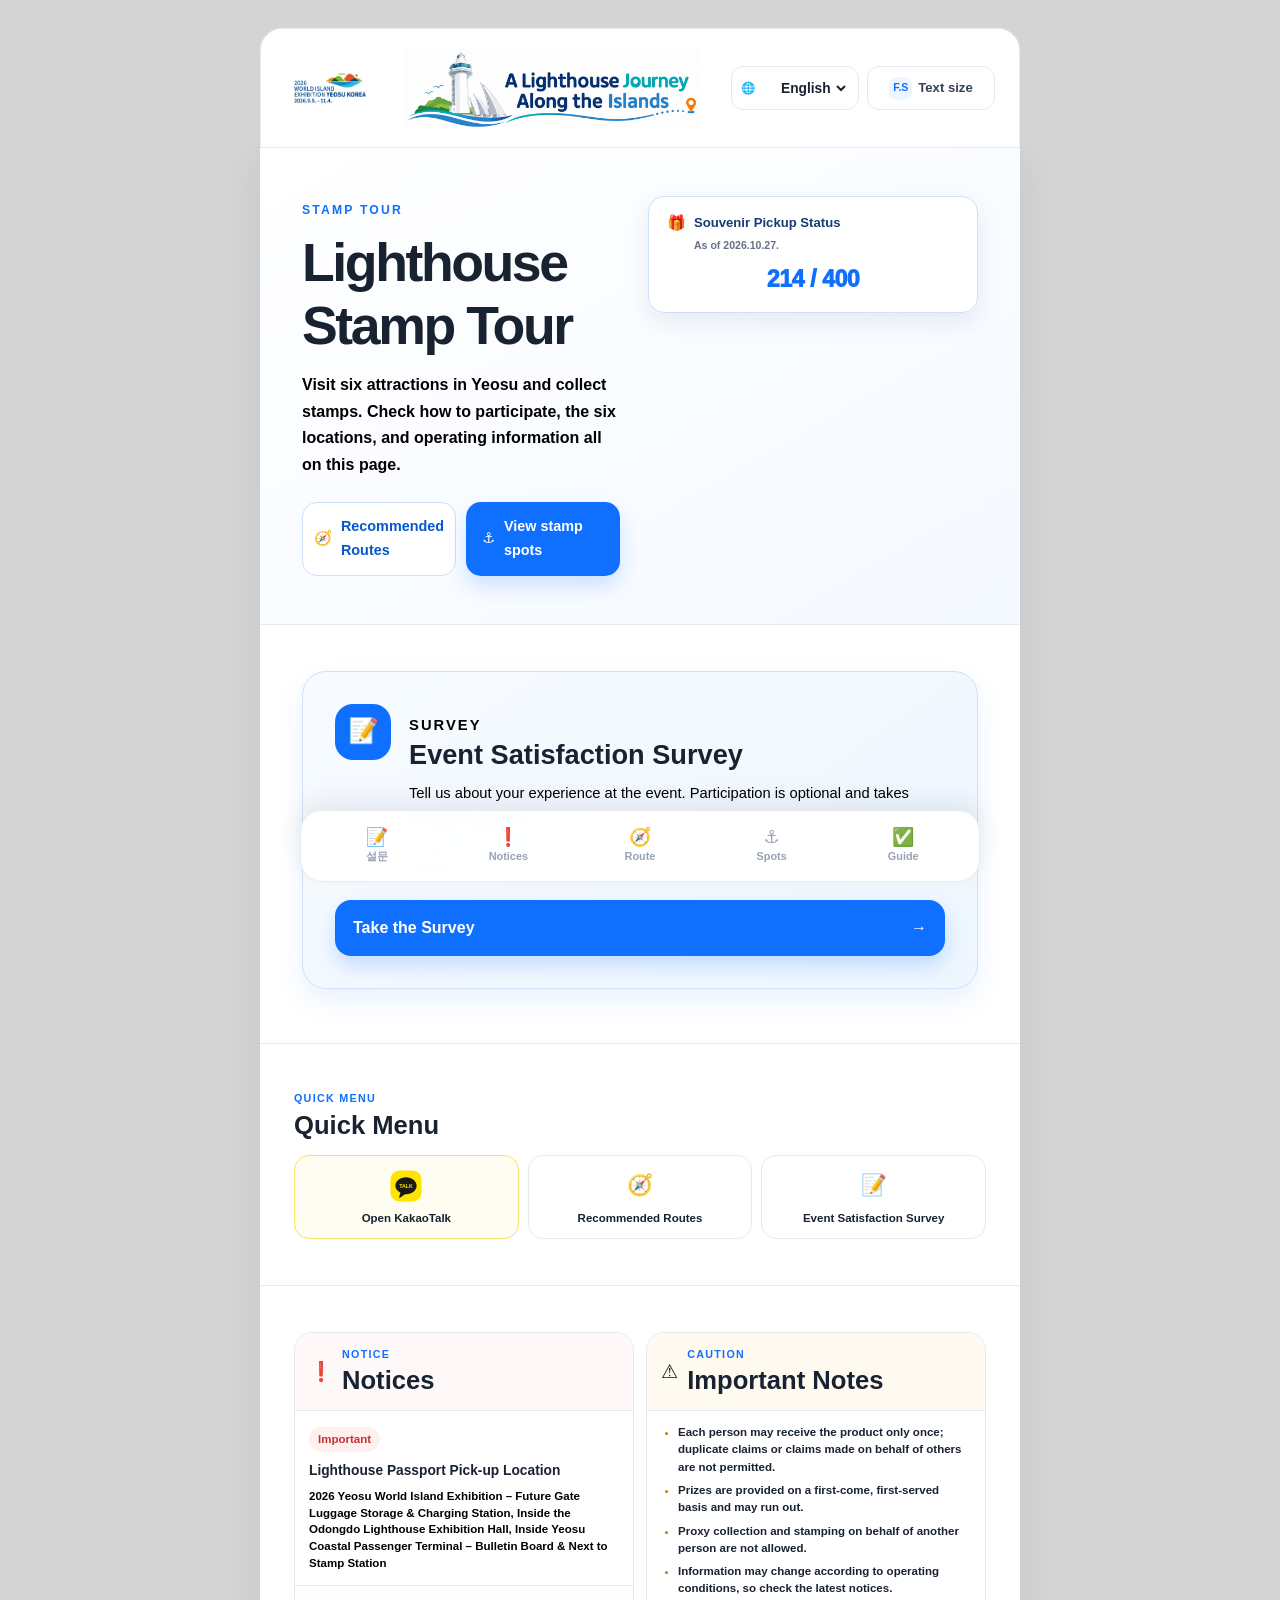
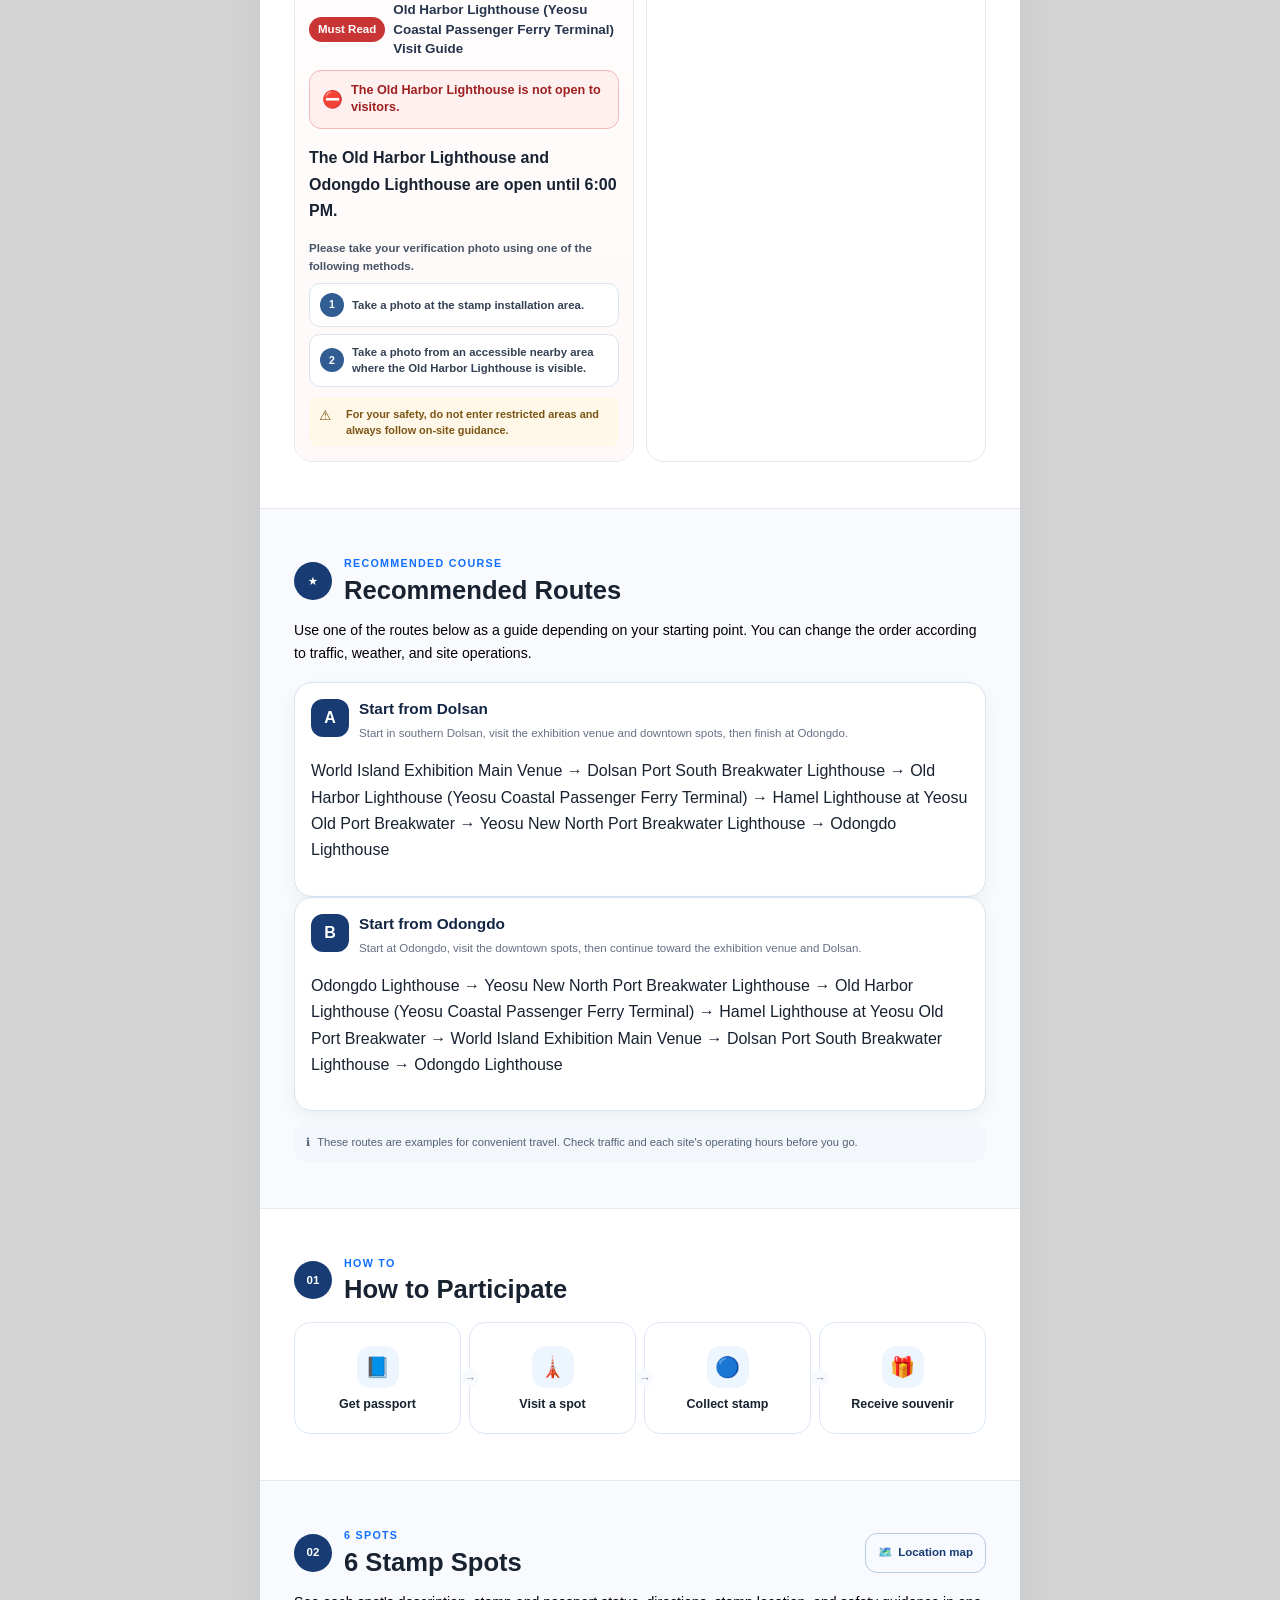
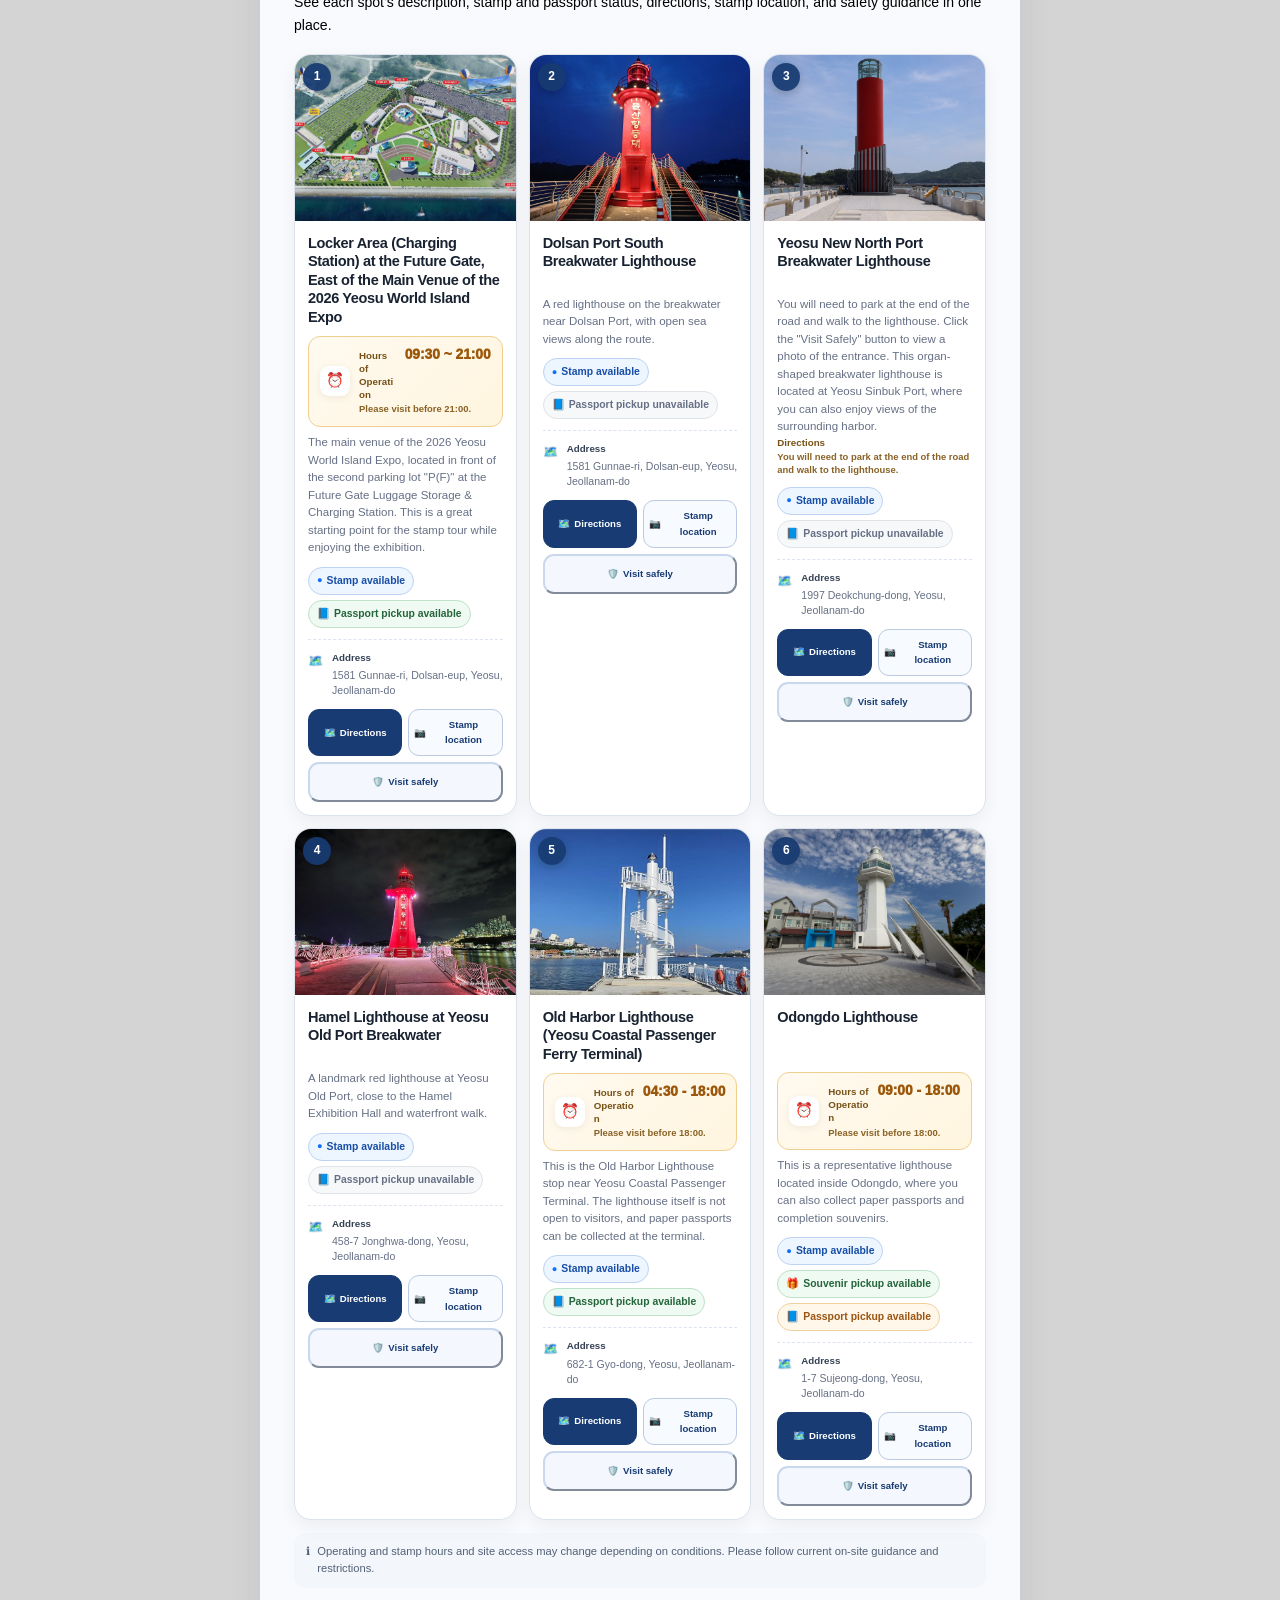
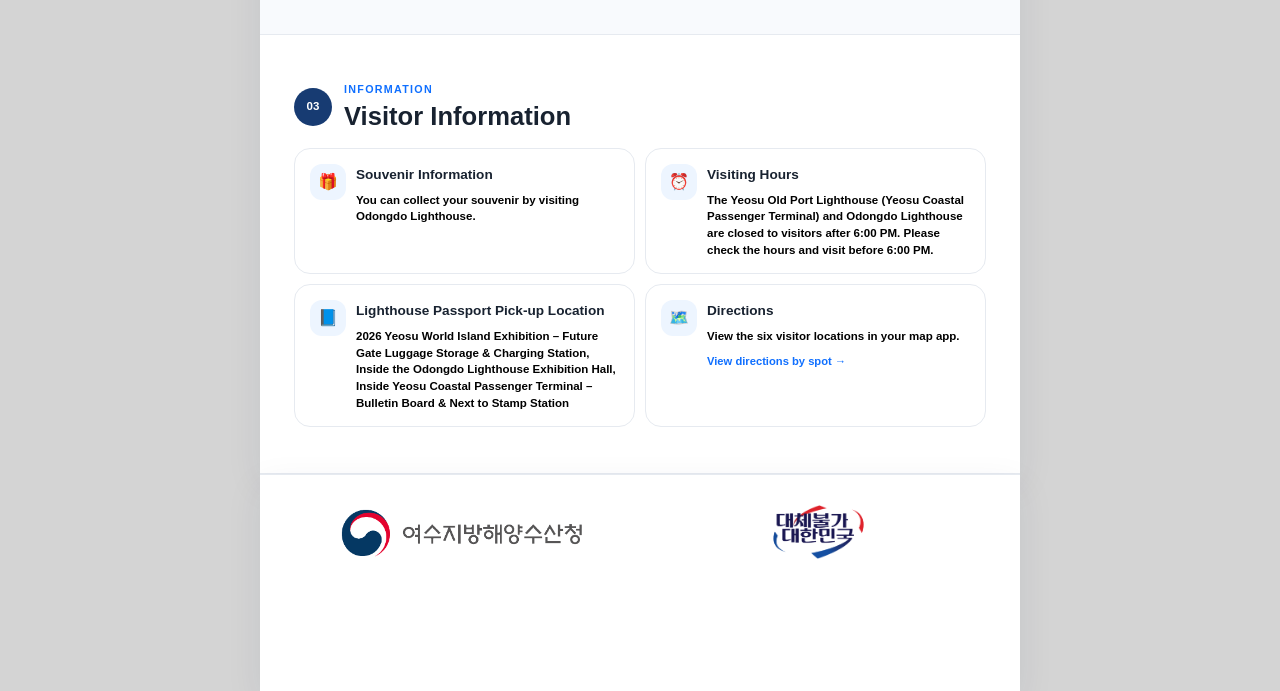
==== commit 72600a35: "Update index.html" ====
--- a/index.html
+++ b/index.html
@@ -79,7 +79,7 @@
           <strong data-i18n="noticeTitle">기념품 수령 현황</strong>
           <strong class="hero-gift-status__date" data-i18n="noticeUpdateDate">2026.10.27. 기준</strong>
         </div>
-        <p class="hero-gift-status__count" data-i18n="noticeText">214 / 400</p>
+        <p class="hero-gift-status__count" data-i18n="noticeText">218 / 400</p>
       </aside>
 </section>
     
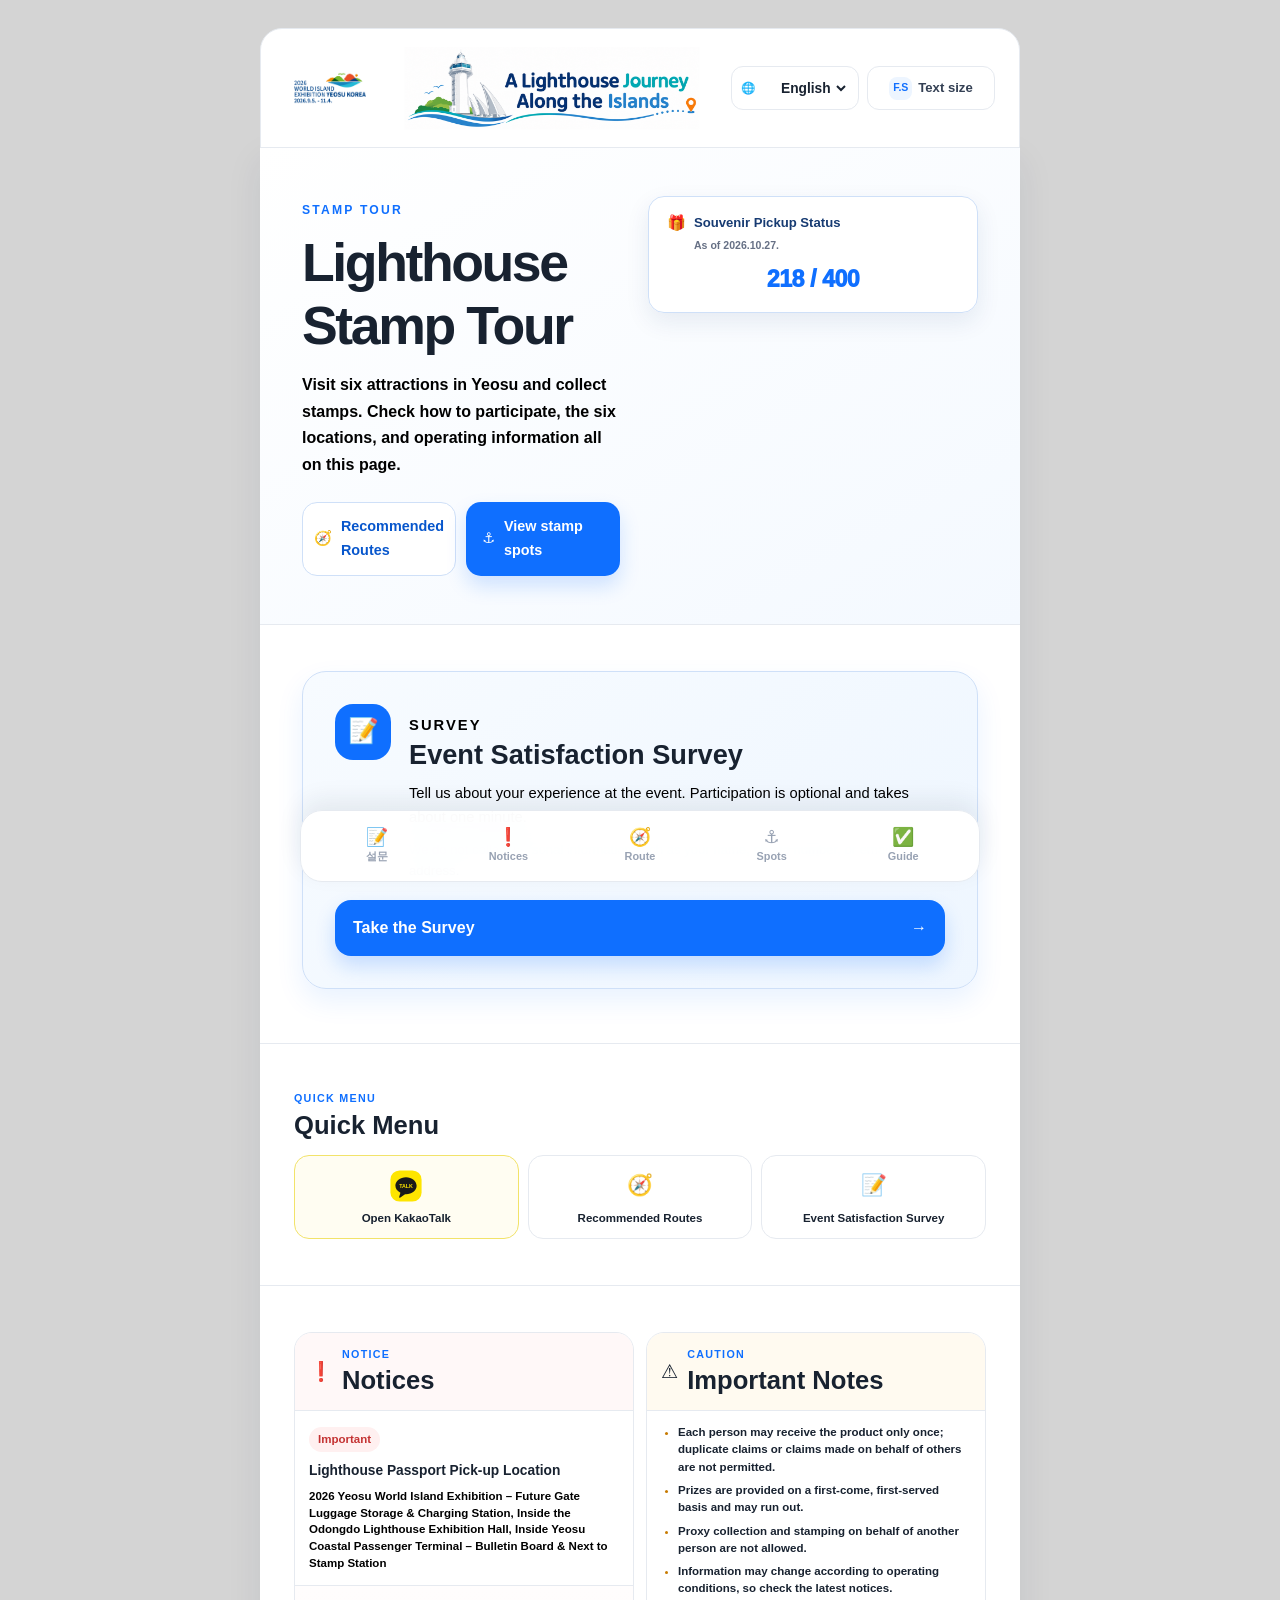
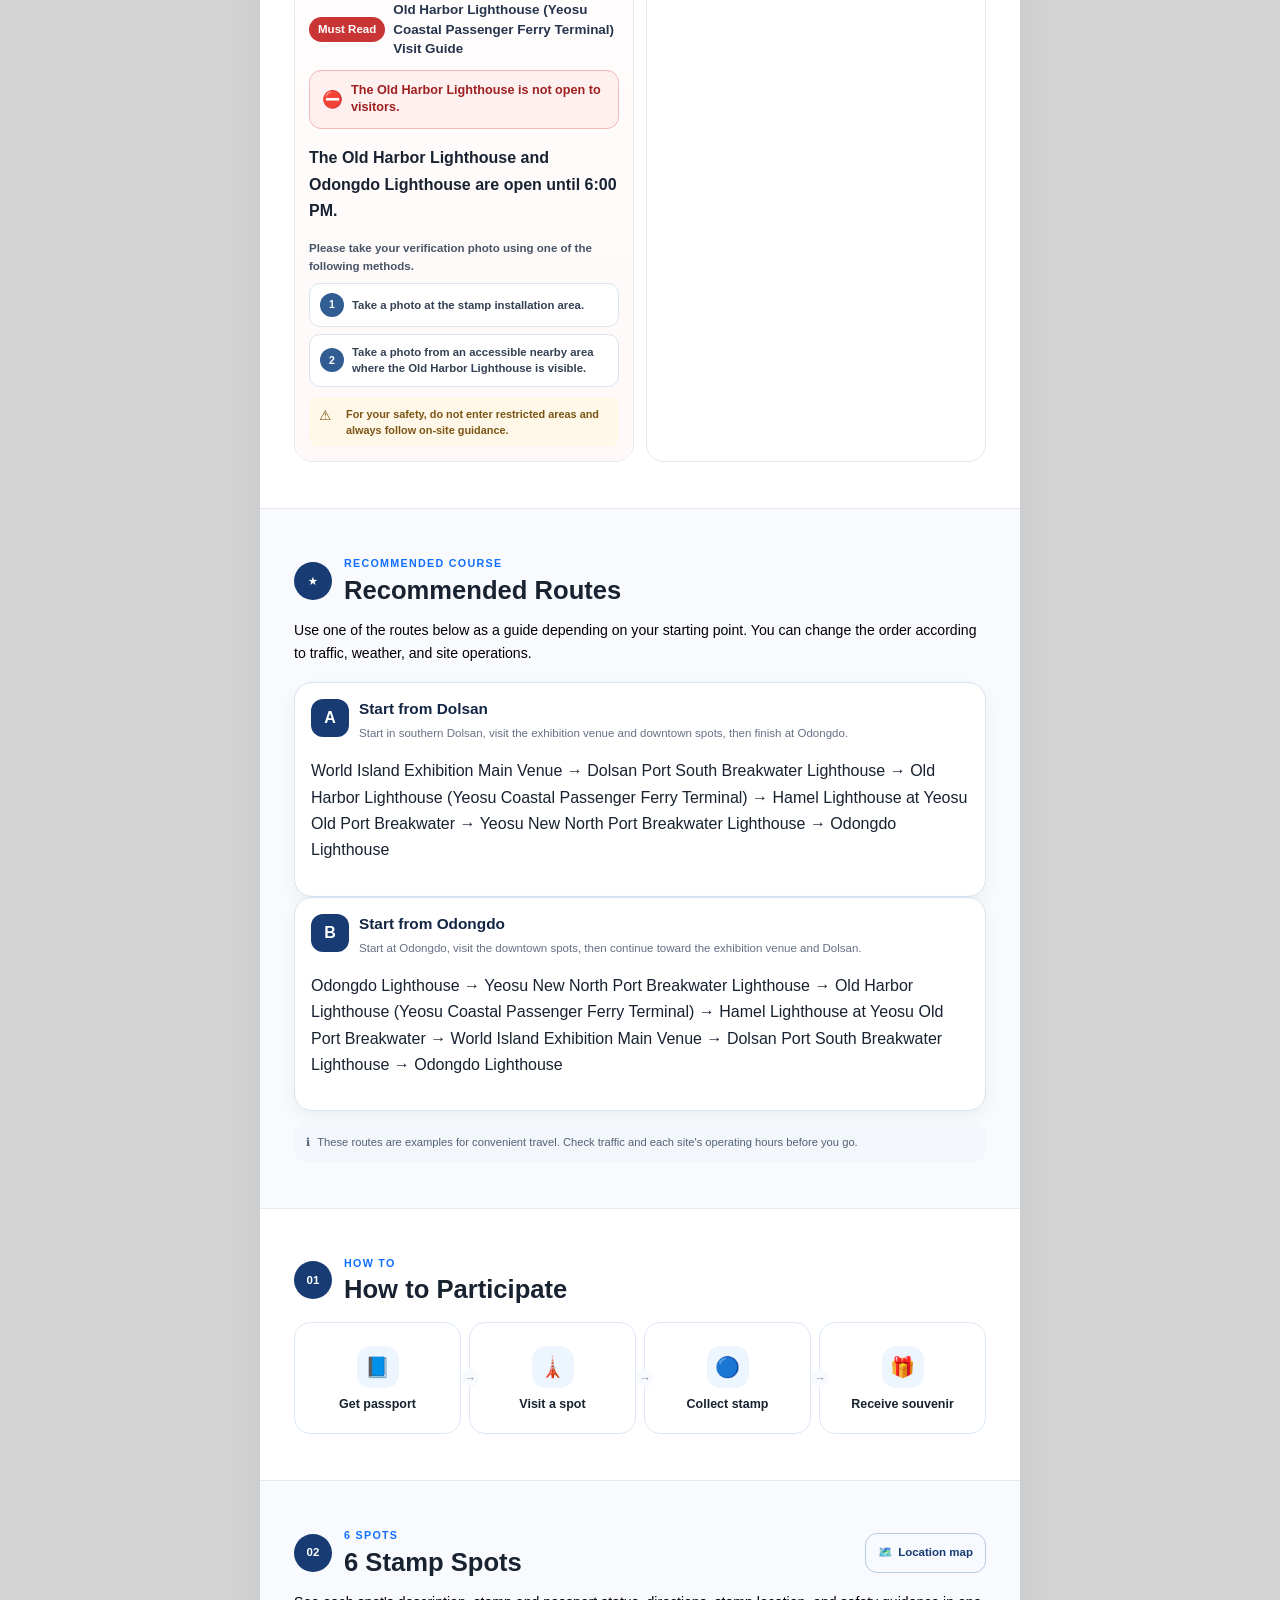
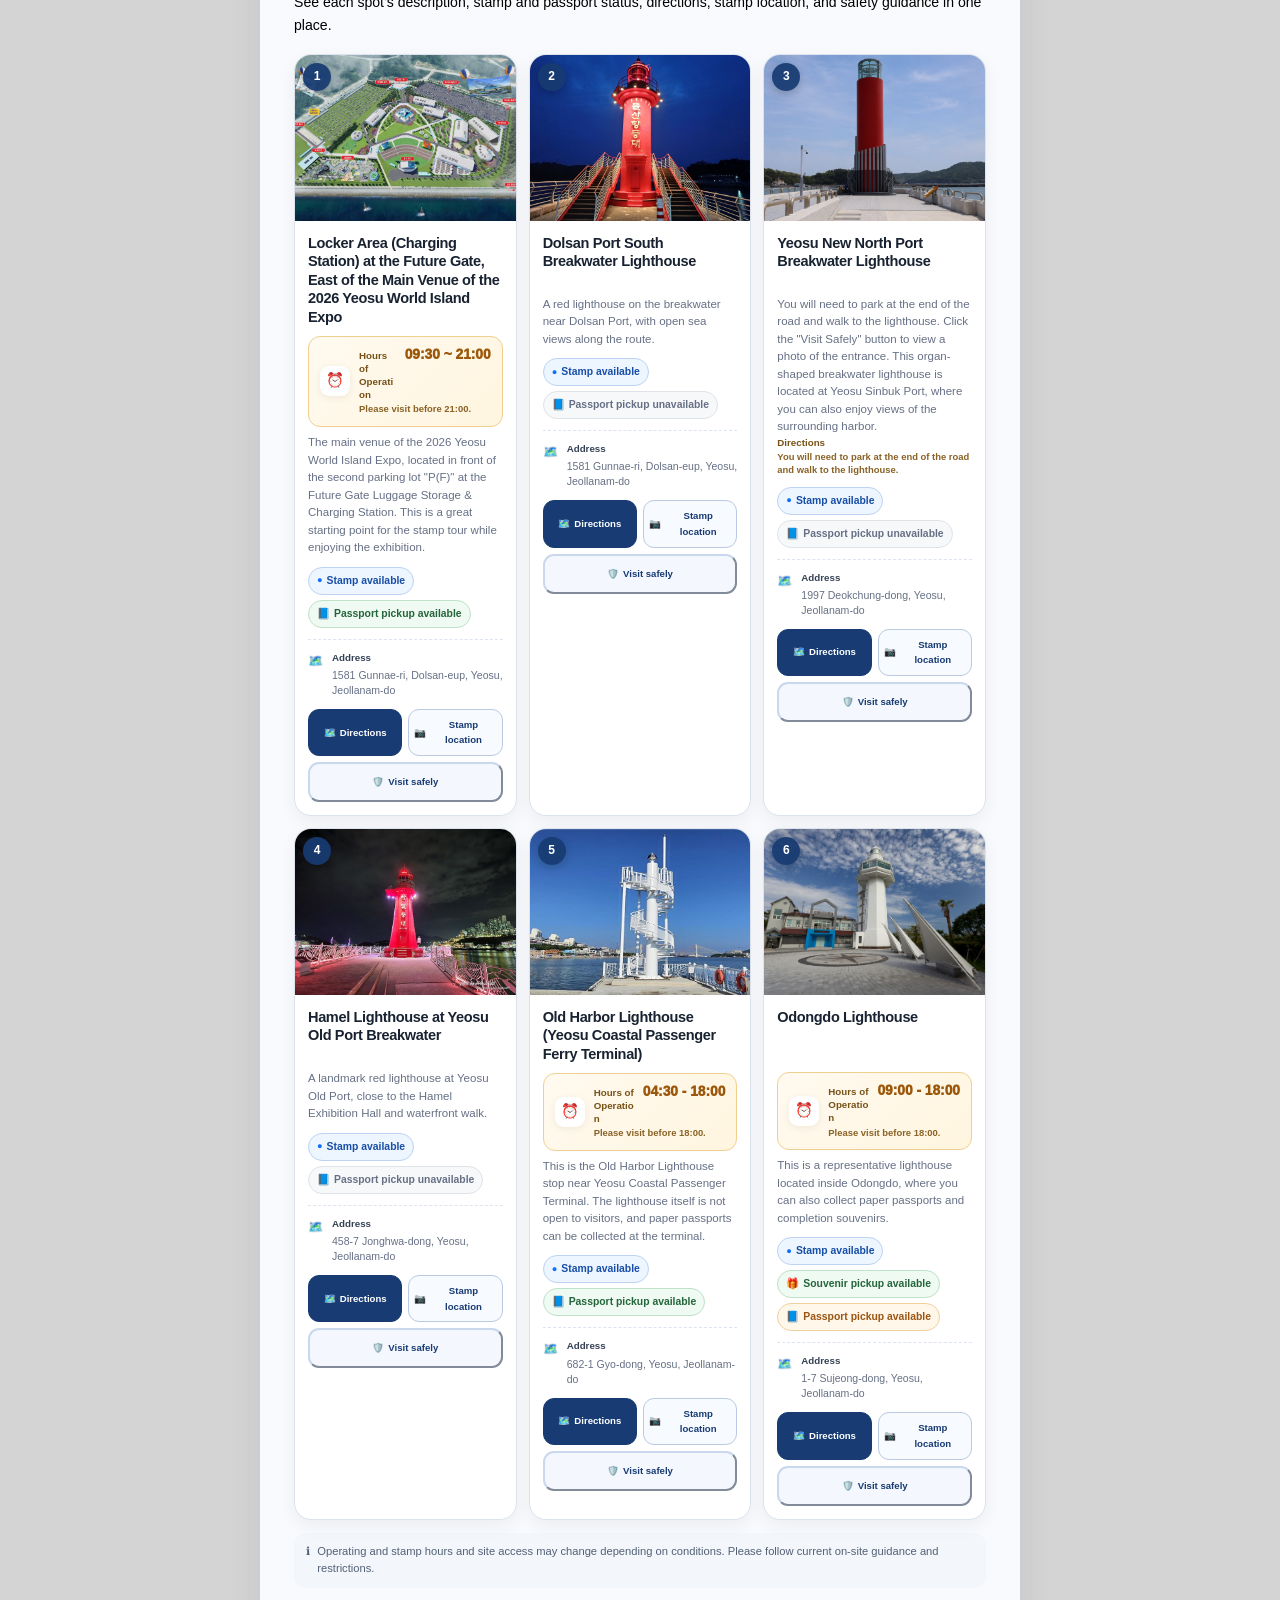
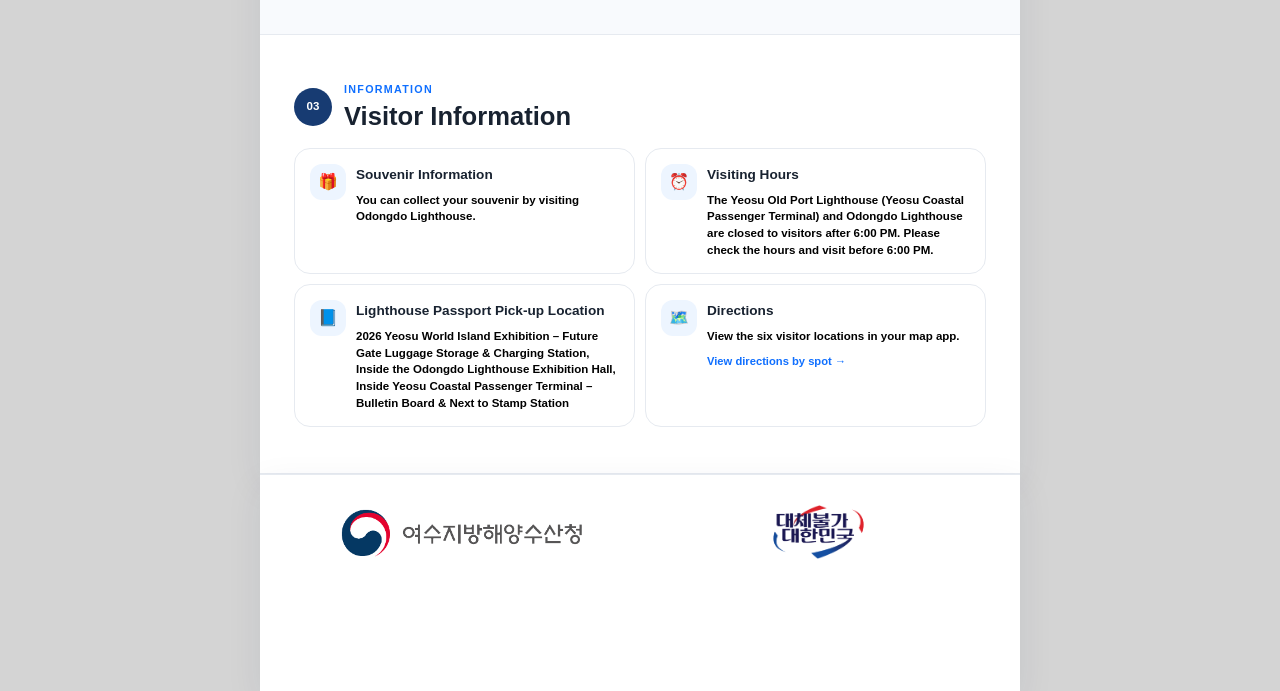
==== commit 04be8d79: "Update index.html" ====
--- a/index.html
+++ b/index.html
@@ -77,7 +77,7 @@
         <div class="hero-gift-status__title">
           <span aria-hidden="true">🎁</span>
           <strong data-i18n="noticeTitle">기념품 수령 현황</strong>
-          <strong class="hero-gift-status__date" data-i18n="noticeUpdateDate">2026.10.27. 기준</strong>
+          <strong class="hero-gift-status__date" data-i18n="noticeUpdateDate">2026.11.02. 기준</strong>
         </div>
         <p class="hero-gift-status__count" data-i18n="noticeText">218 / 400</p>
       </aside>
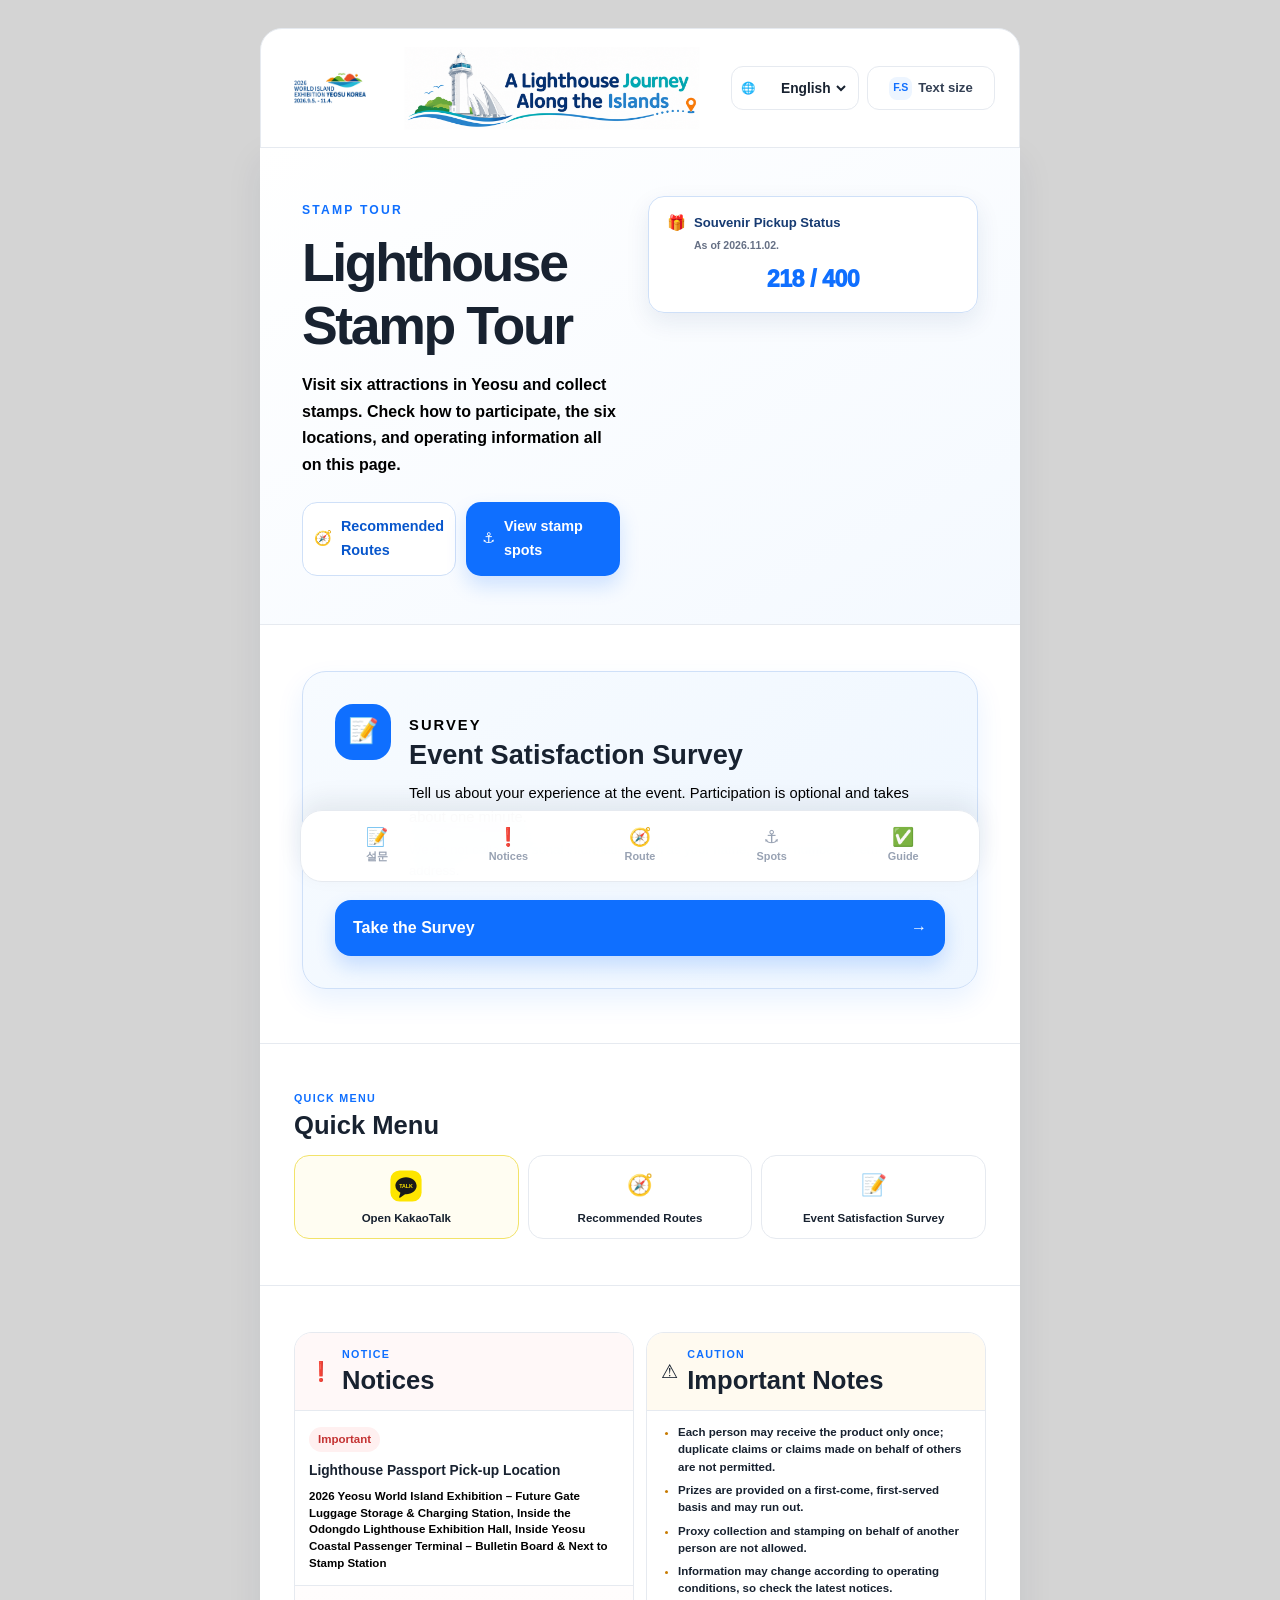
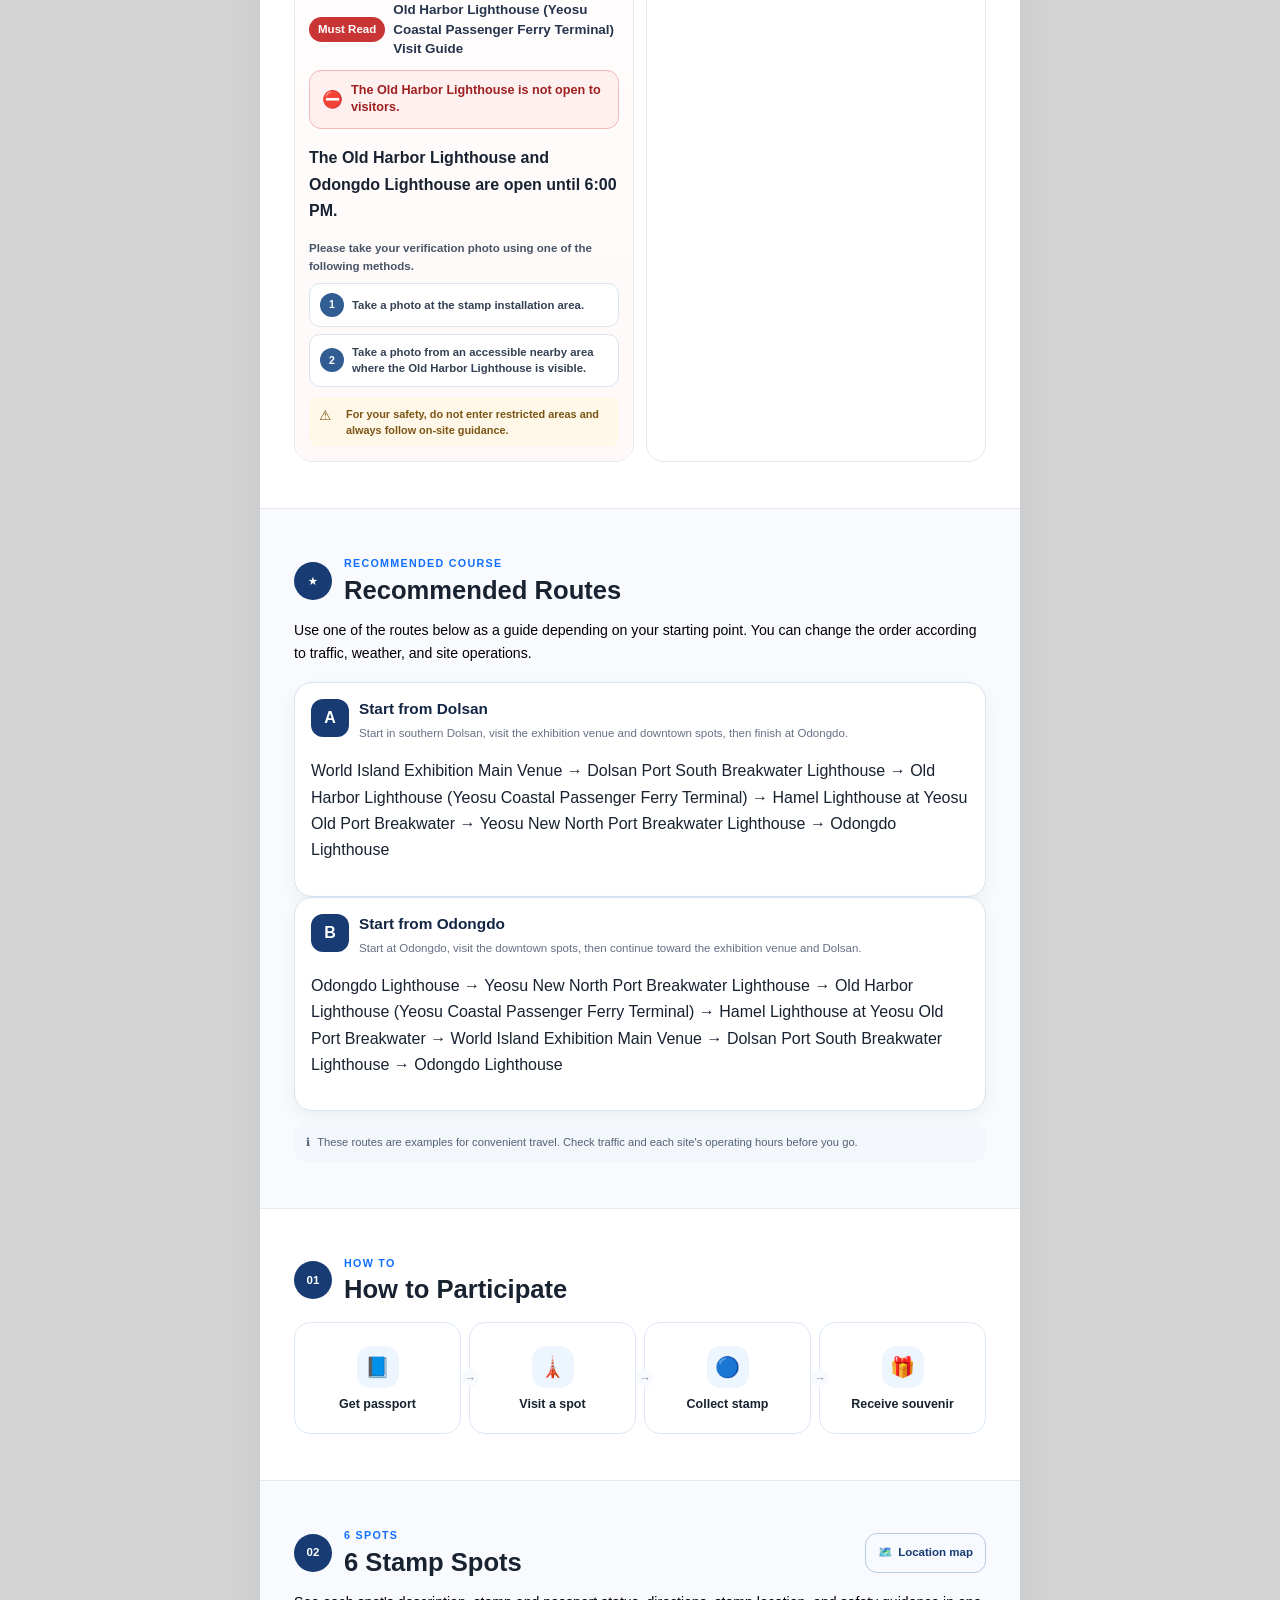
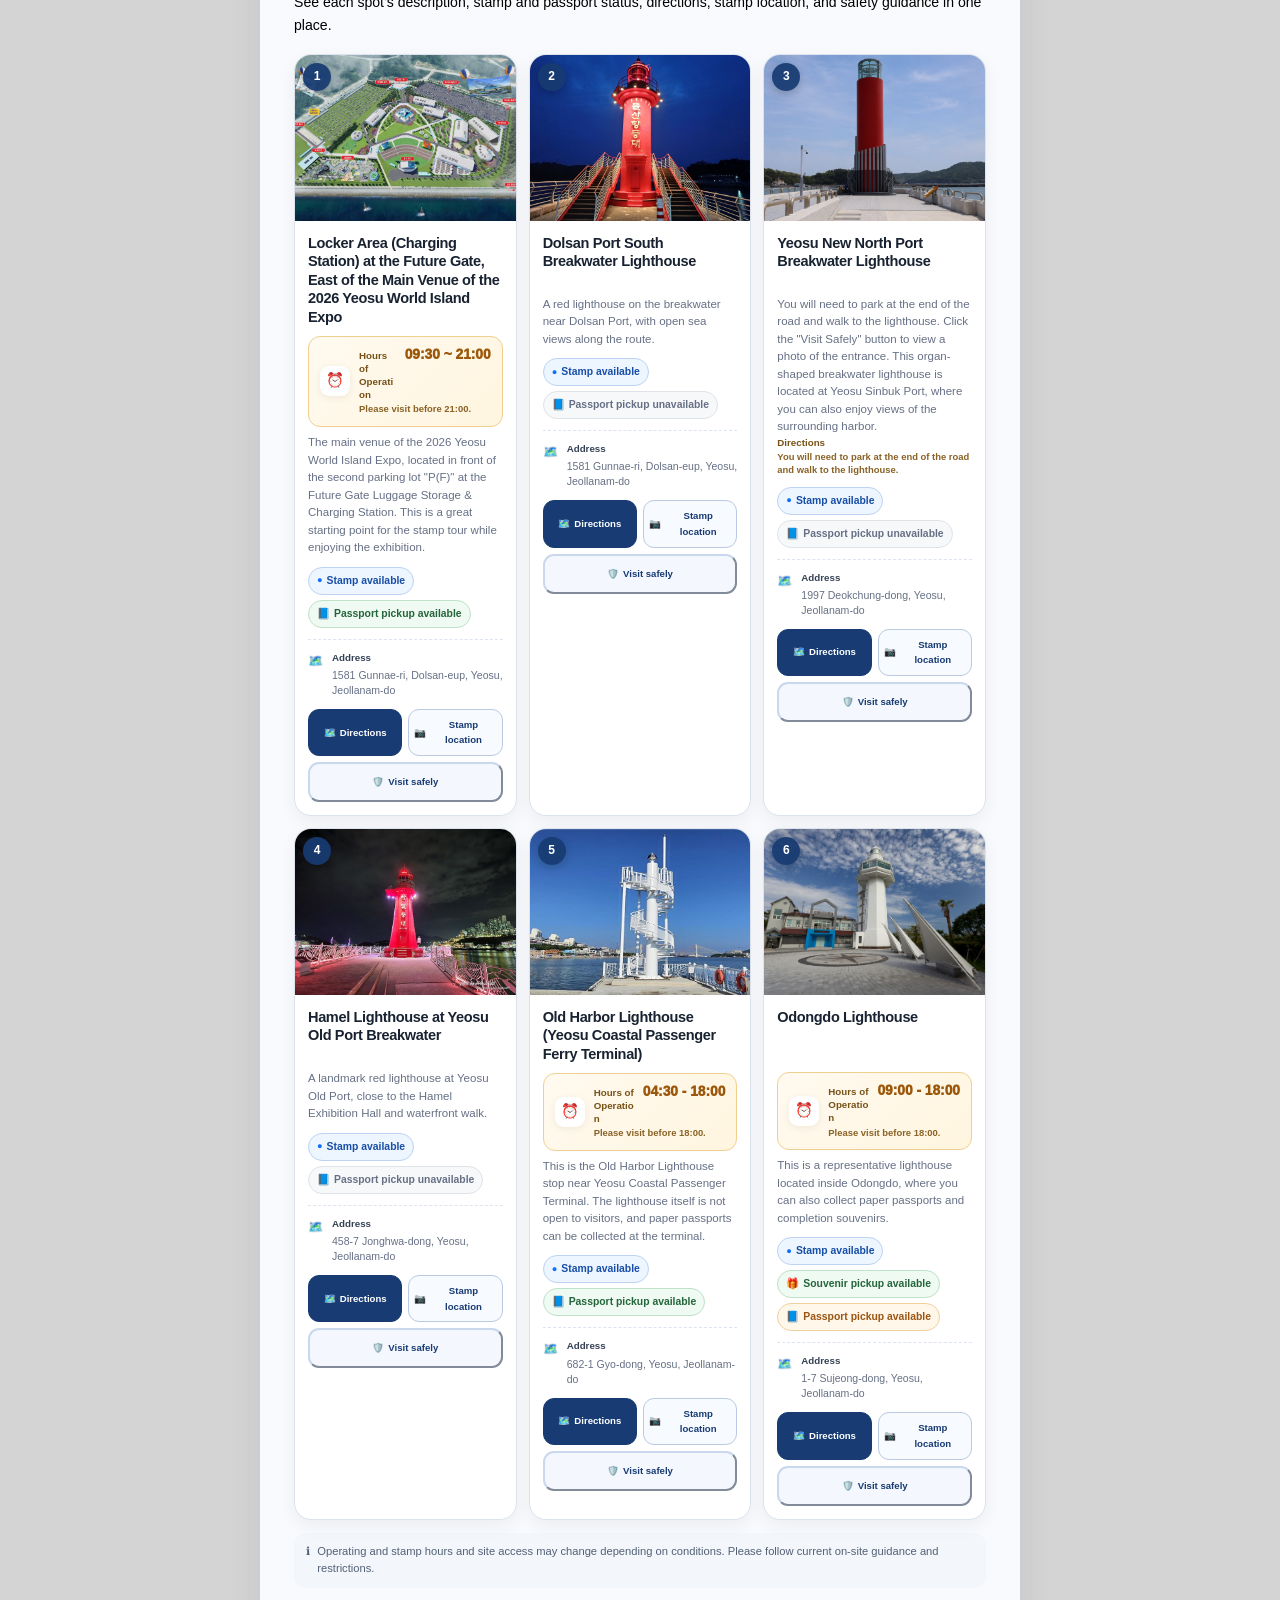
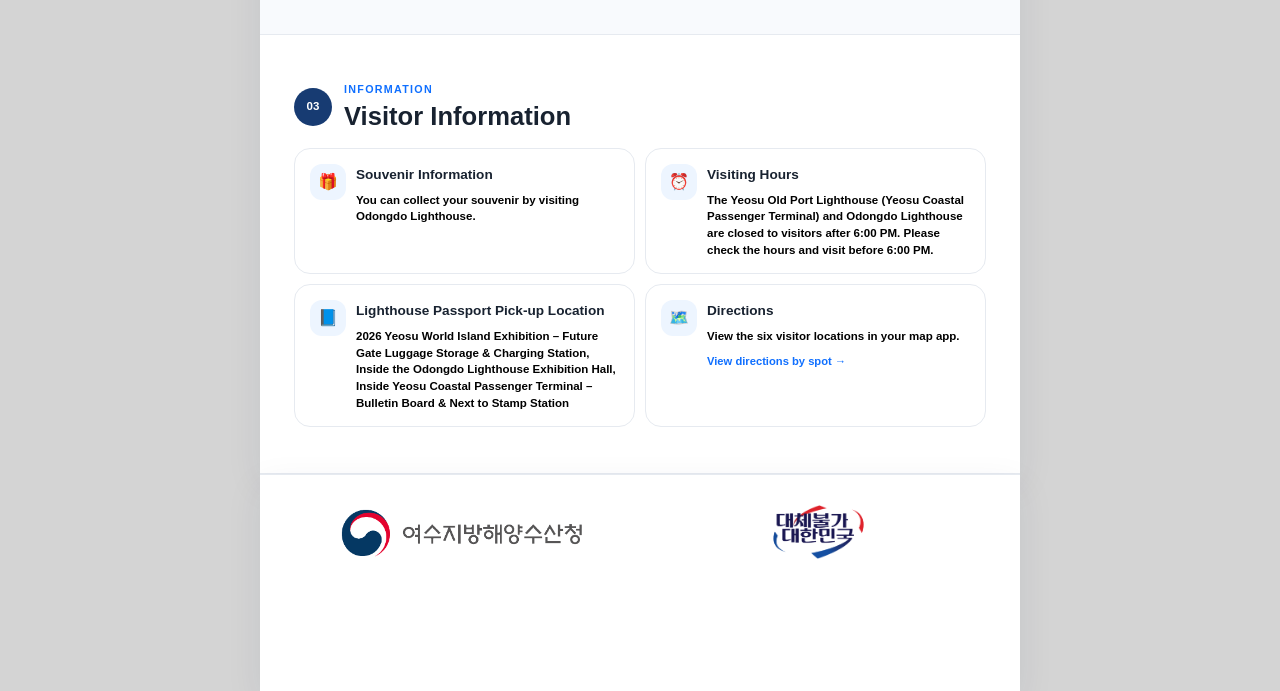
==== commit a3c776a1: "Update index.html" ====
--- a/index.html
+++ b/index.html
@@ -79,7 +79,7 @@
           <strong data-i18n="noticeTitle">기념품 수령 현황</strong>
           <strong class="hero-gift-status__date" data-i18n="noticeUpdateDate">2026.11.02. 기준</strong>
         </div>
-        <p class="hero-gift-status__count" data-i18n="noticeText">218 / 400</p>
+        <p class="hero-gift-status__count" data-i18n="noticeText">220 / 400</p>
       </aside>
 </section>
     
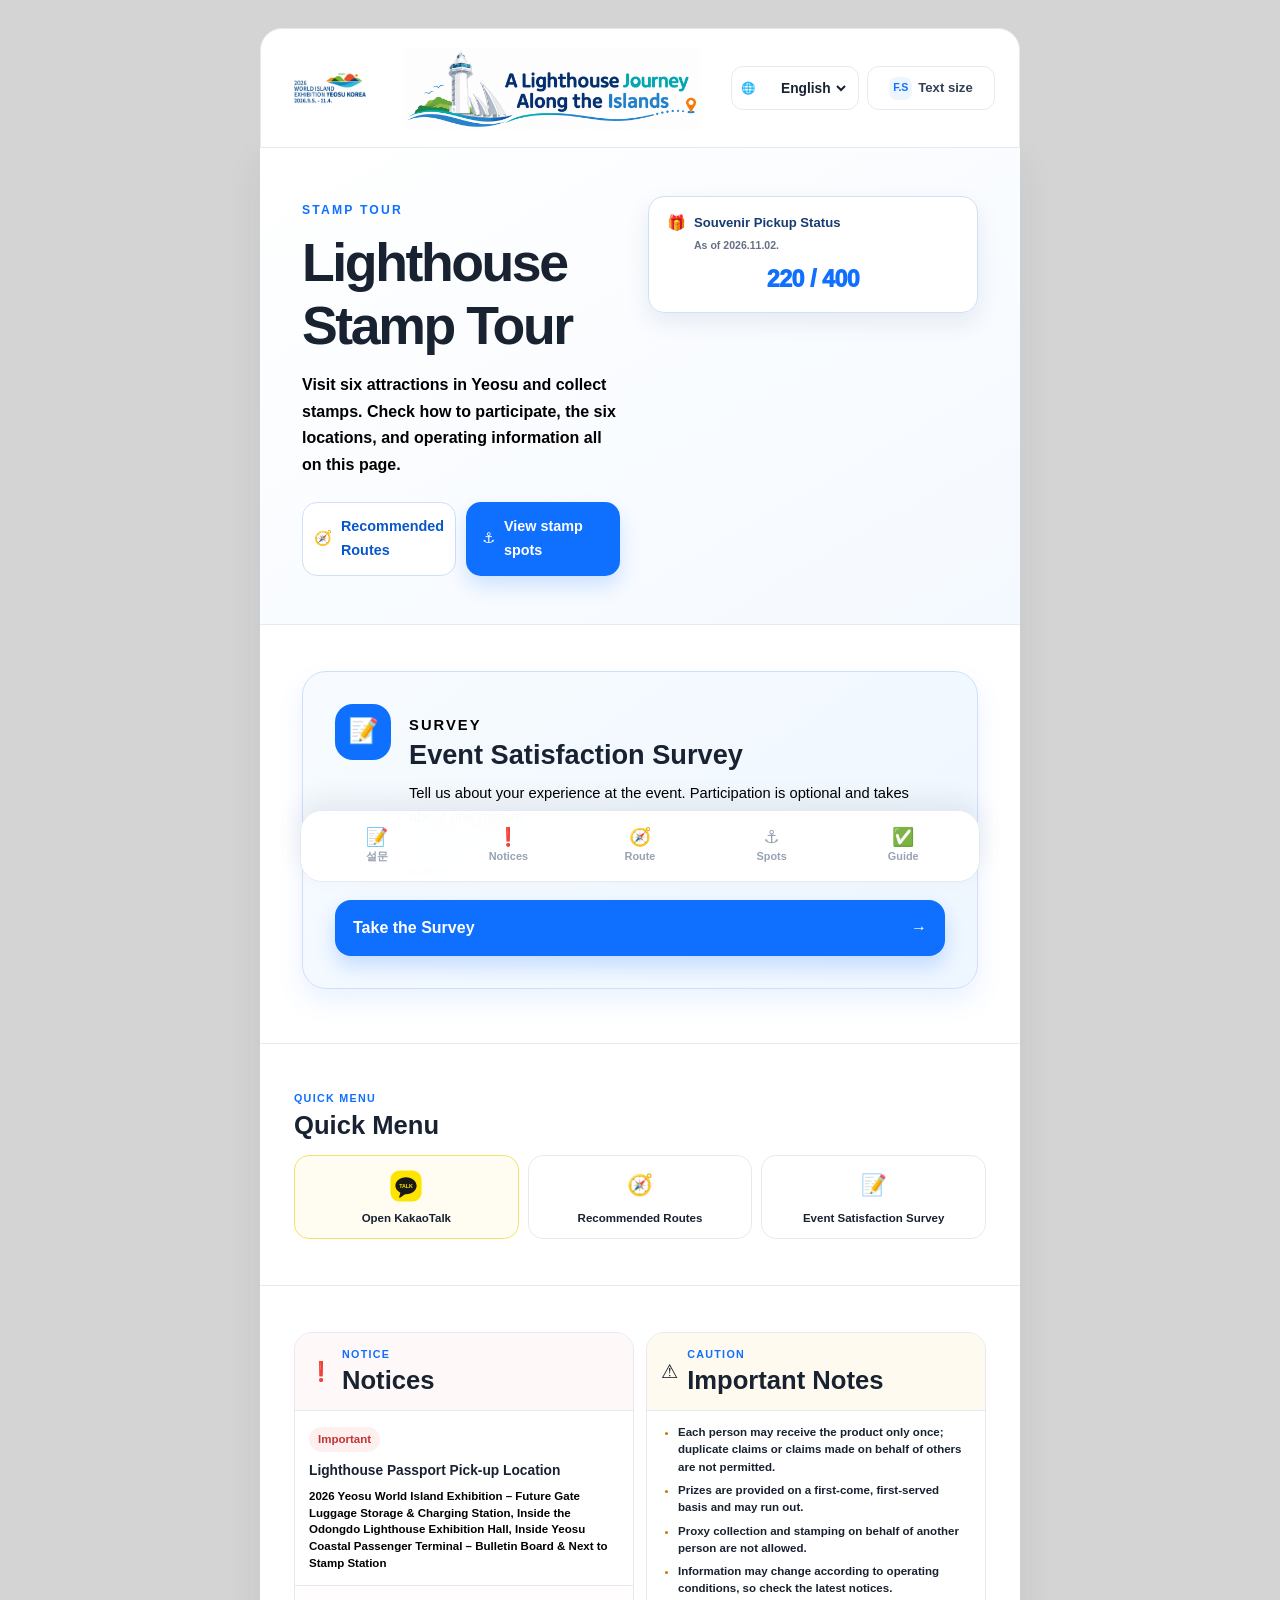
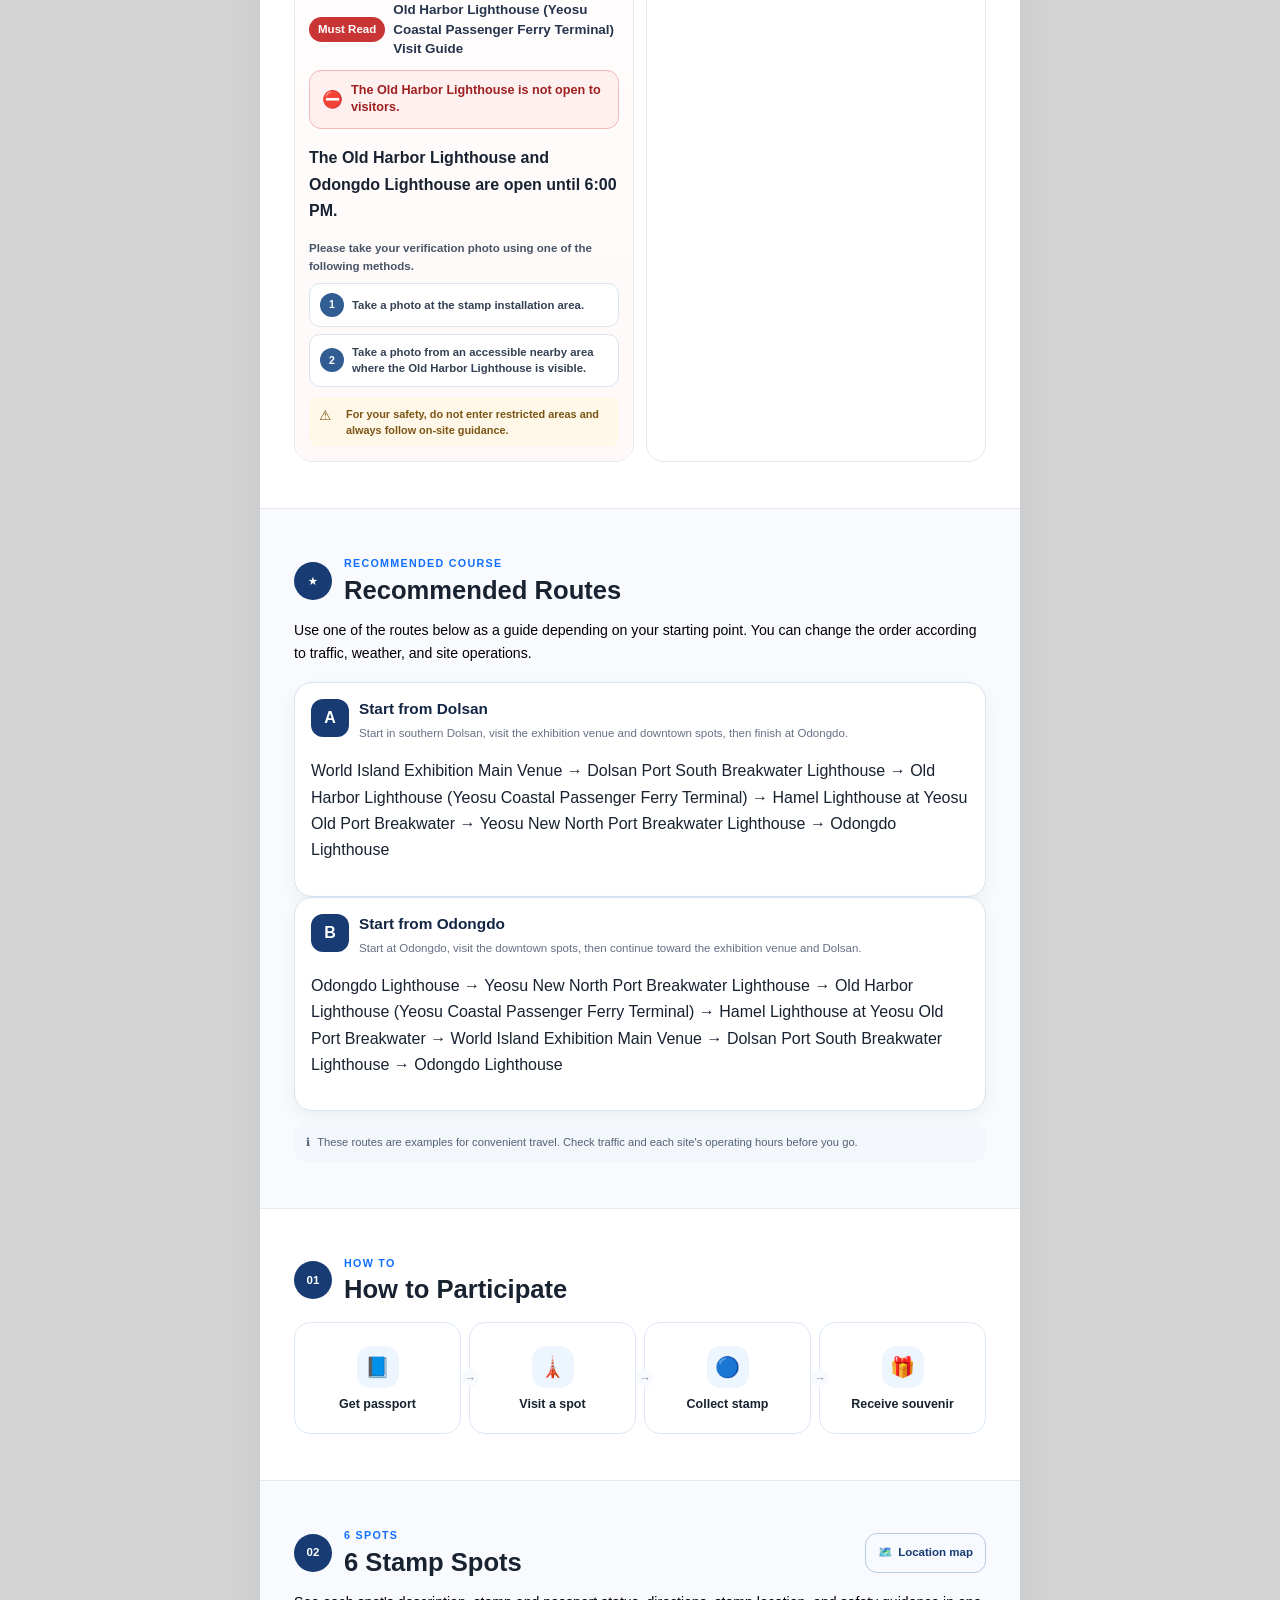
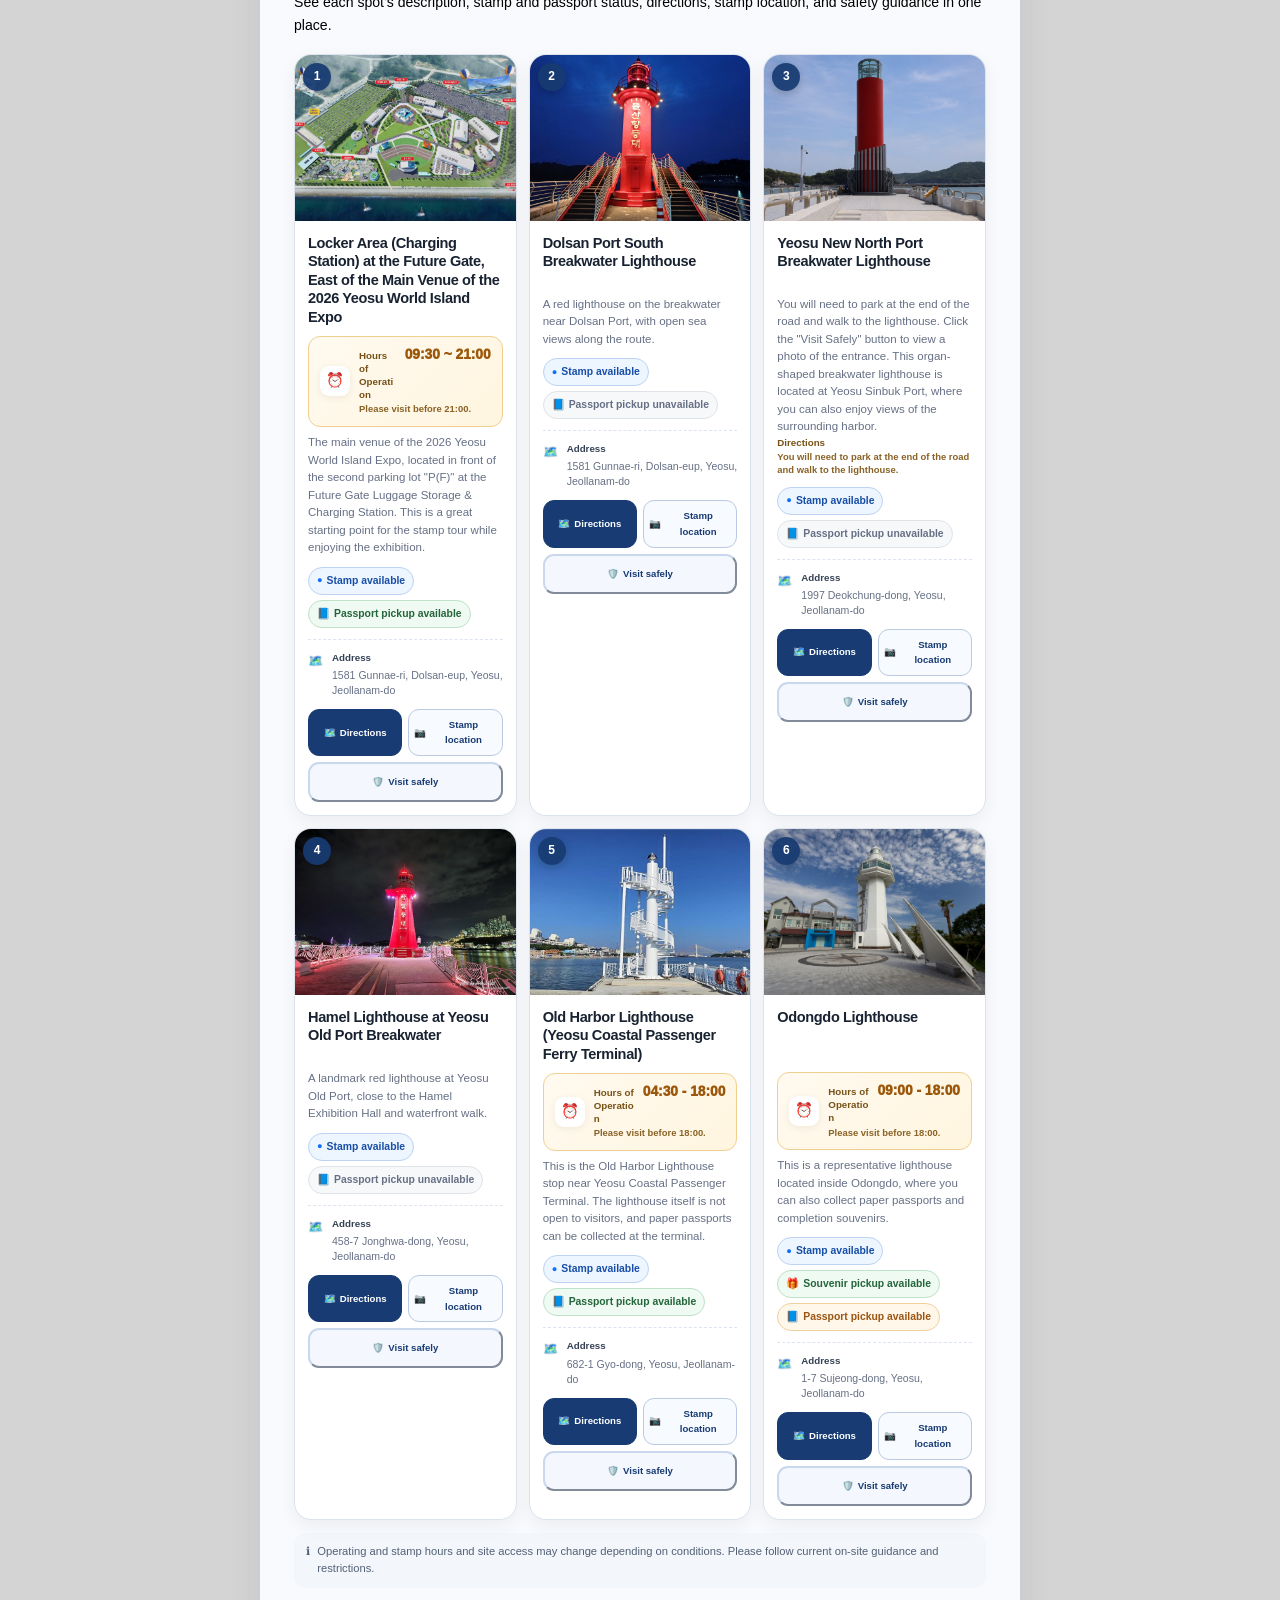
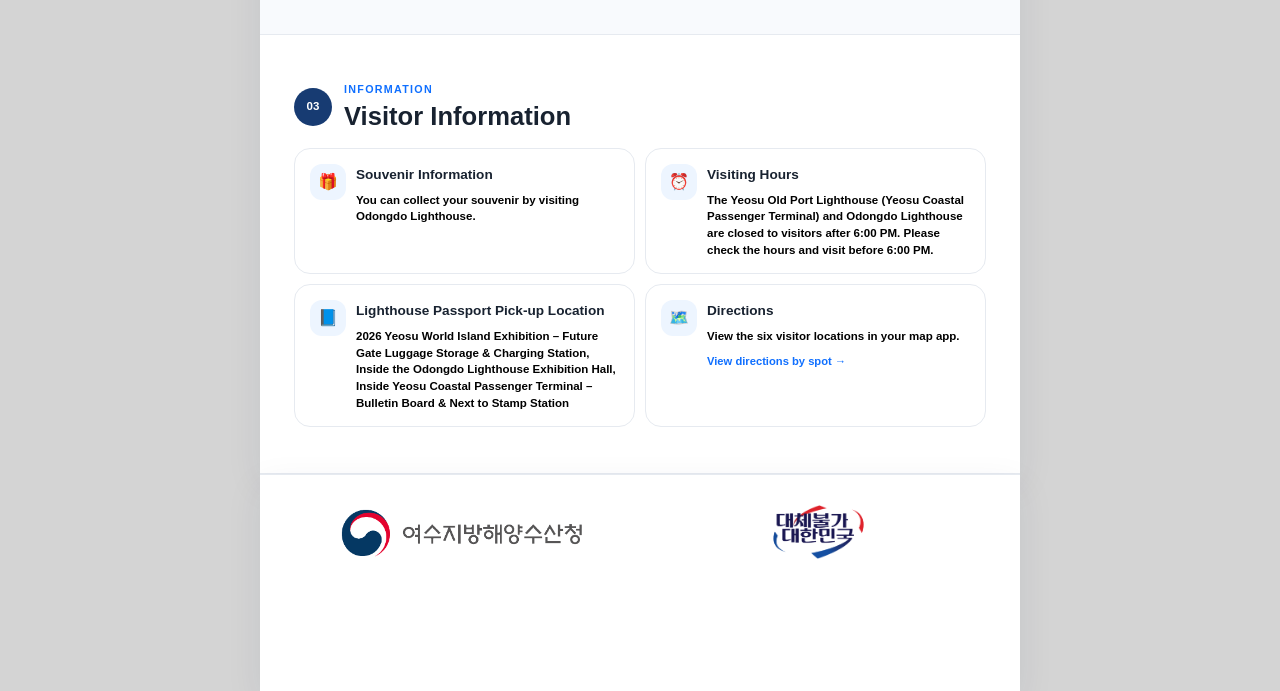
==== commit ec28c3da: "Update index.html" ====
--- a/index.html
+++ b/index.html
@@ -79,7 +79,7 @@
           <strong data-i18n="noticeTitle">기념품 수령 현황</strong>
           <strong class="hero-gift-status__date" data-i18n="noticeUpdateDate">2026.11.02. 기준</strong>
         </div>
-        <p class="hero-gift-status__count" data-i18n="noticeText">220 / 400</p>
+        <p class="hero-gift-status__count" data-i18n="noticeText">223 / 400</p>
       </aside>
 </section>
     
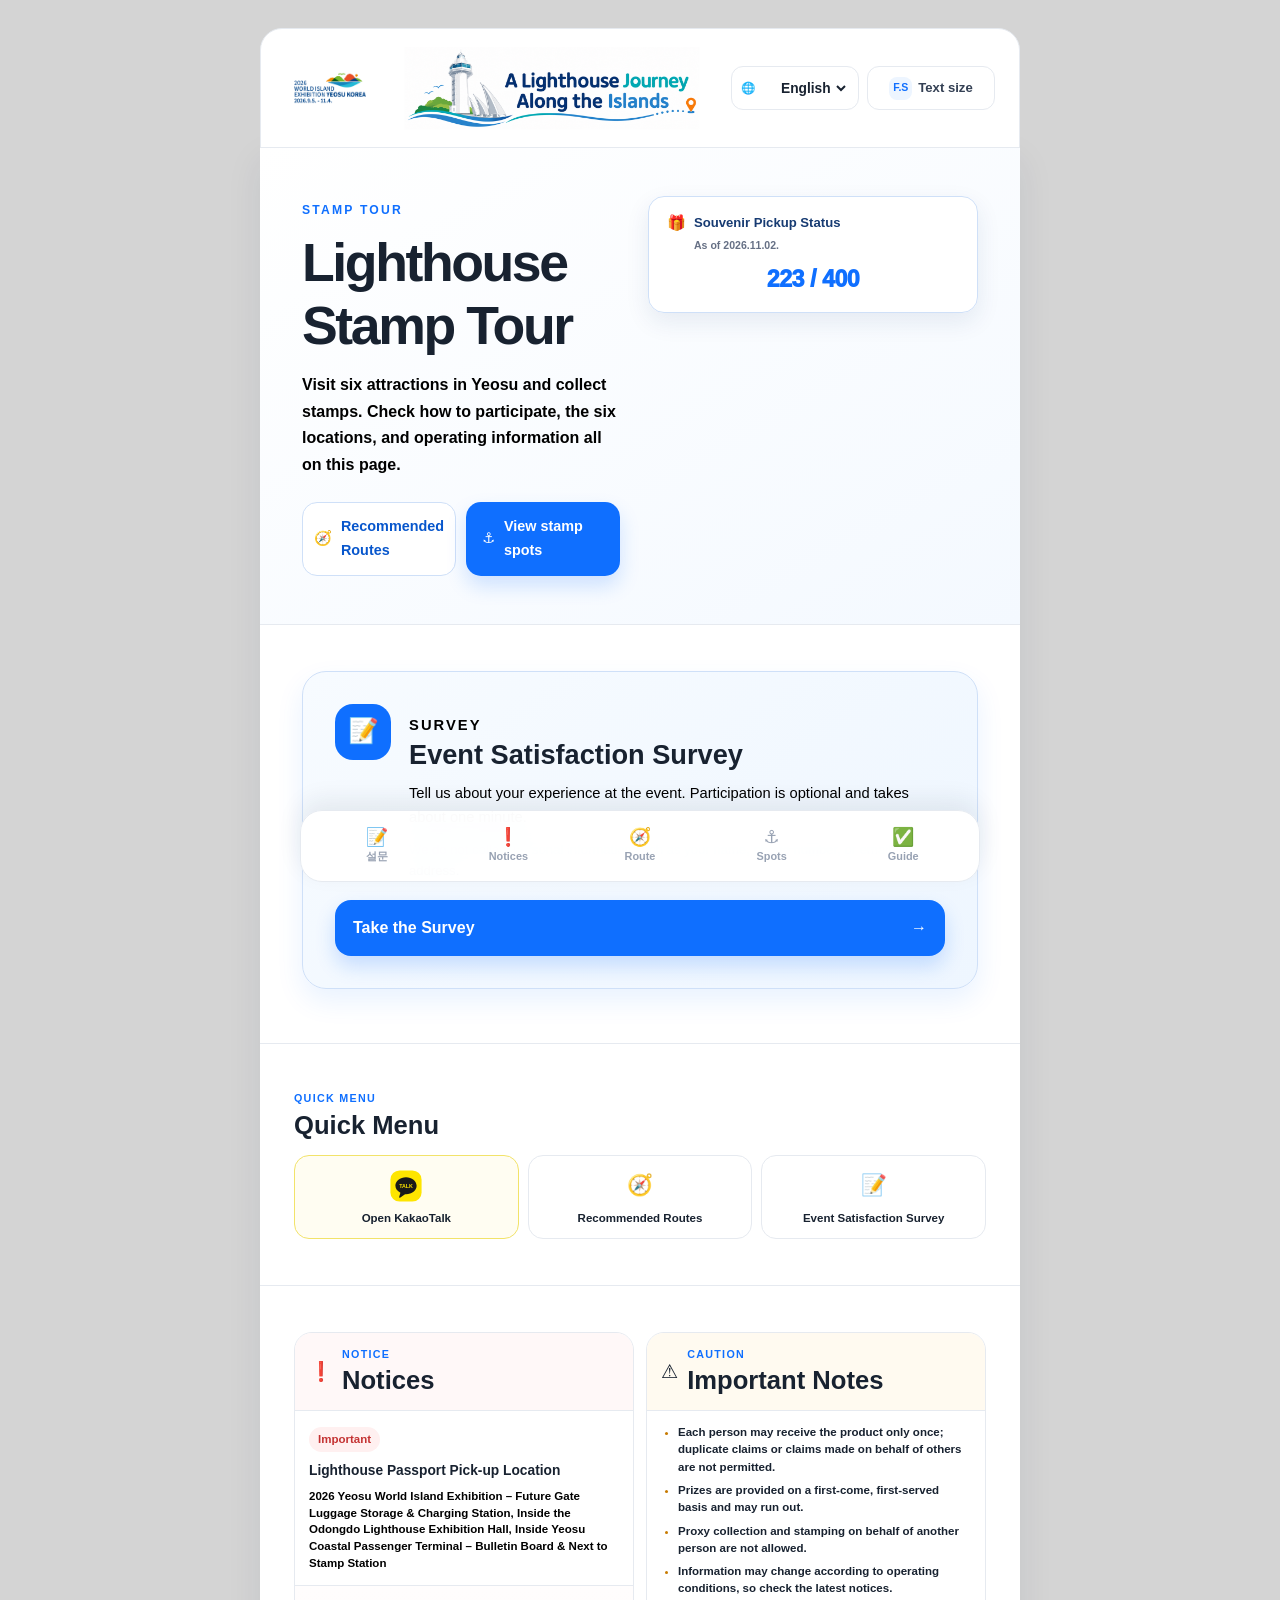
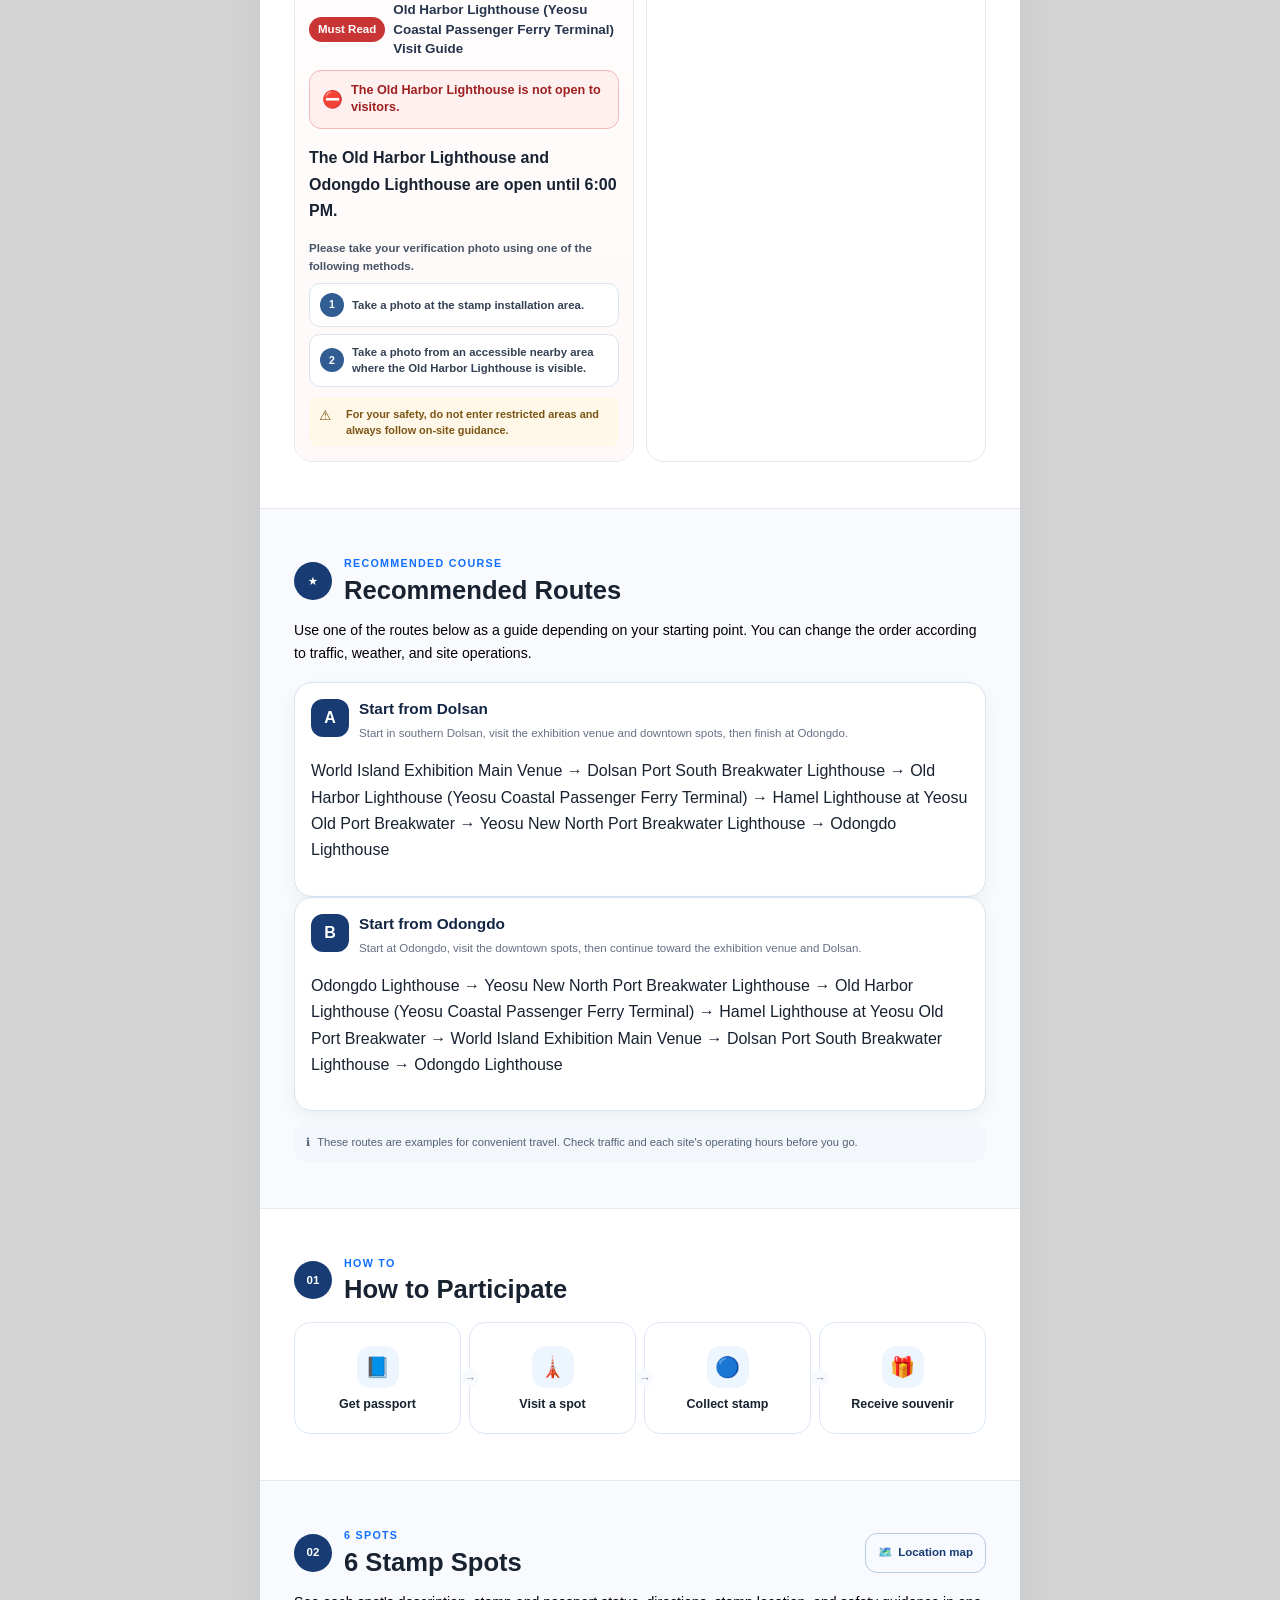
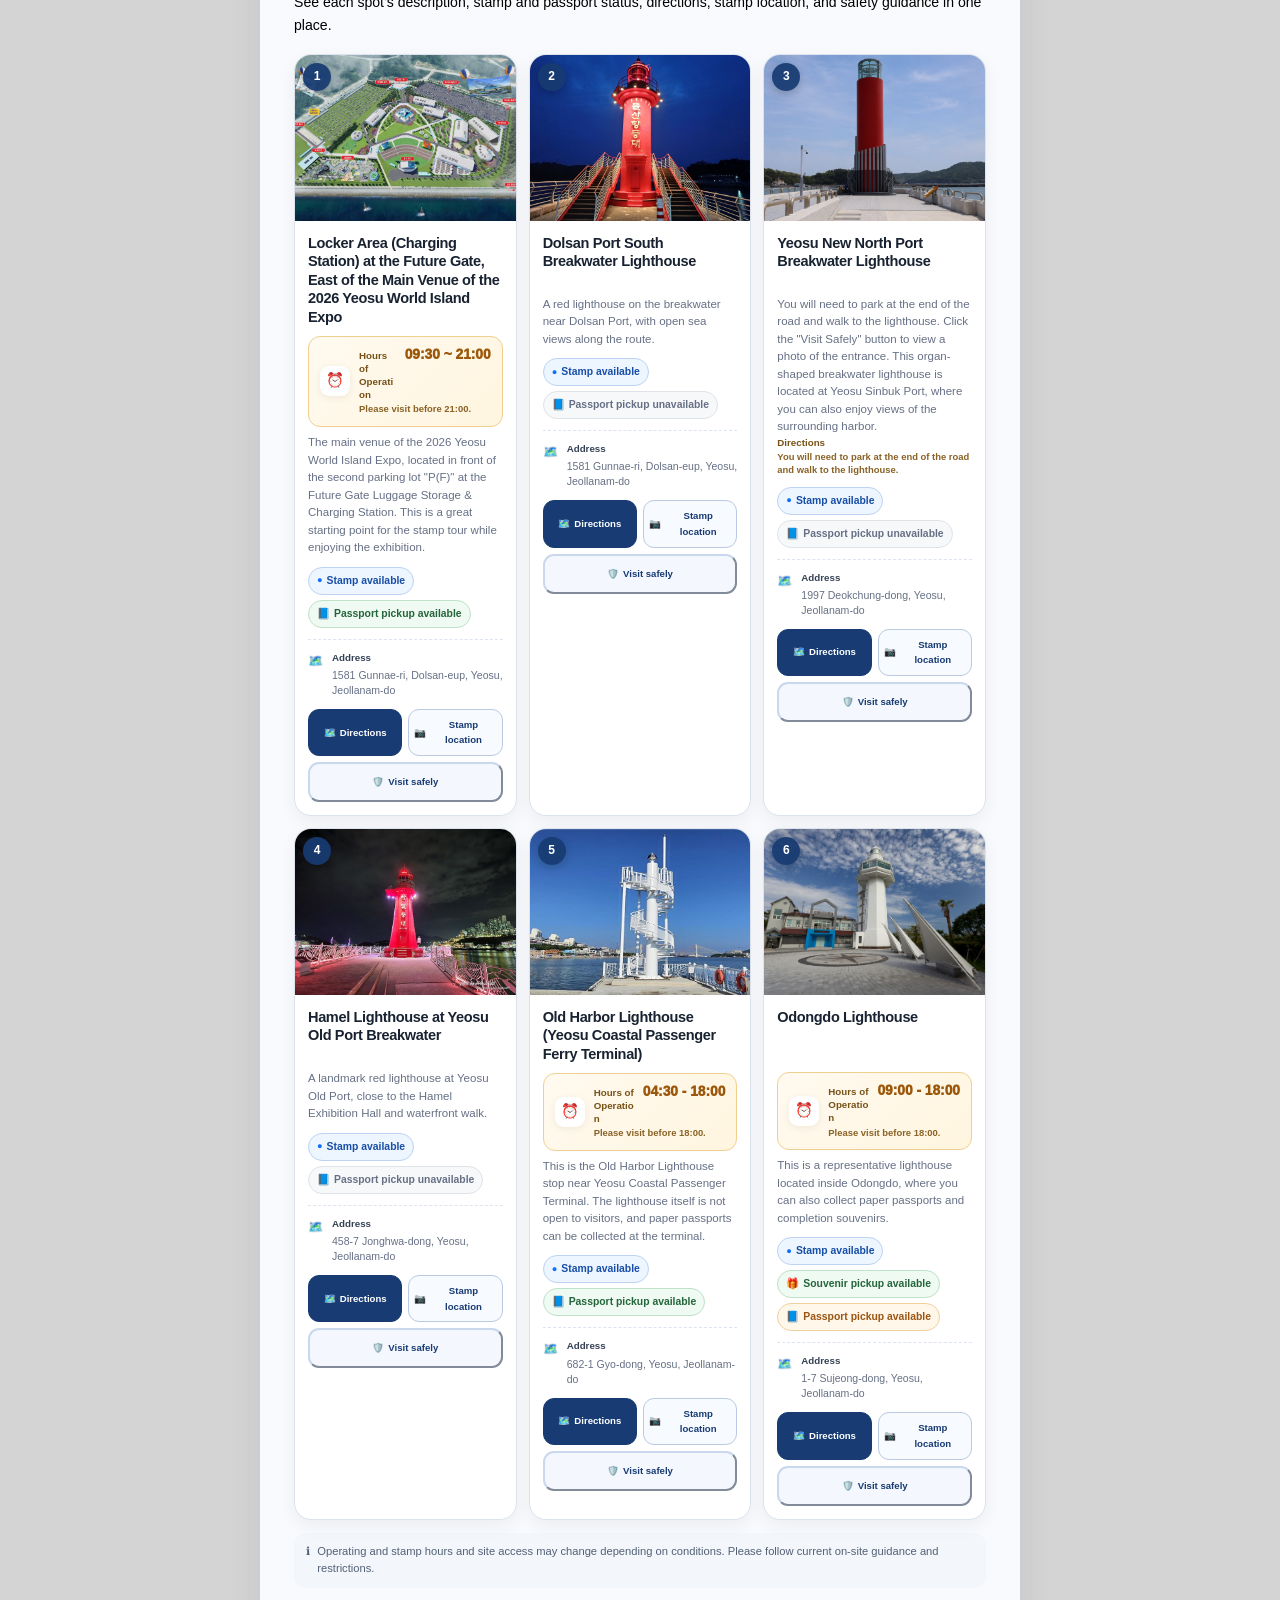
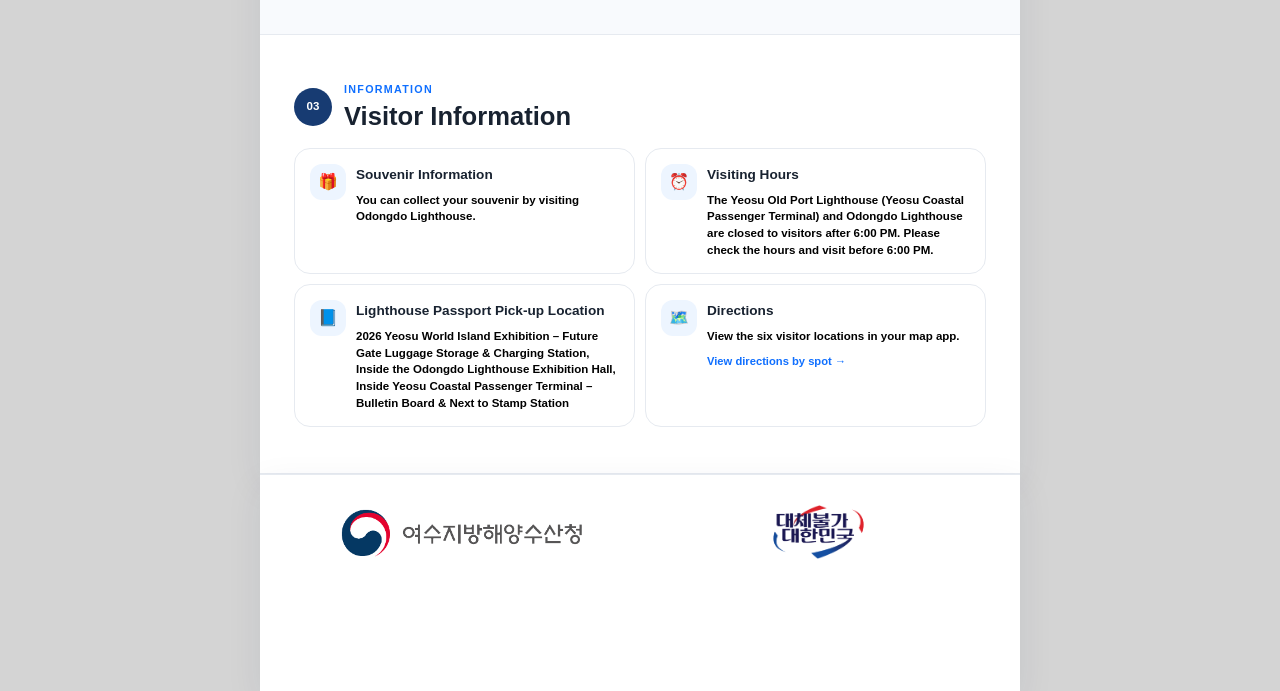
==== commit a53b7163: "Update index.html" ====
--- a/index.html
+++ b/index.html
@@ -77,7 +77,7 @@
         <div class="hero-gift-status__title">
           <span aria-hidden="true">🎁</span>
           <strong data-i18n="noticeTitle">기념품 수령 현황</strong>
-          <strong class="hero-gift-status__date" data-i18n="noticeUpdateDate">2026.11.02. 기준</strong>
+          <strong class="hero-gift-status__date" data-i18n="noticeUpdateDate">2026.11.03. 기준</strong>
         </div>
         <p class="hero-gift-status__count" data-i18n="noticeText">223 / 400</p>
       </aside>
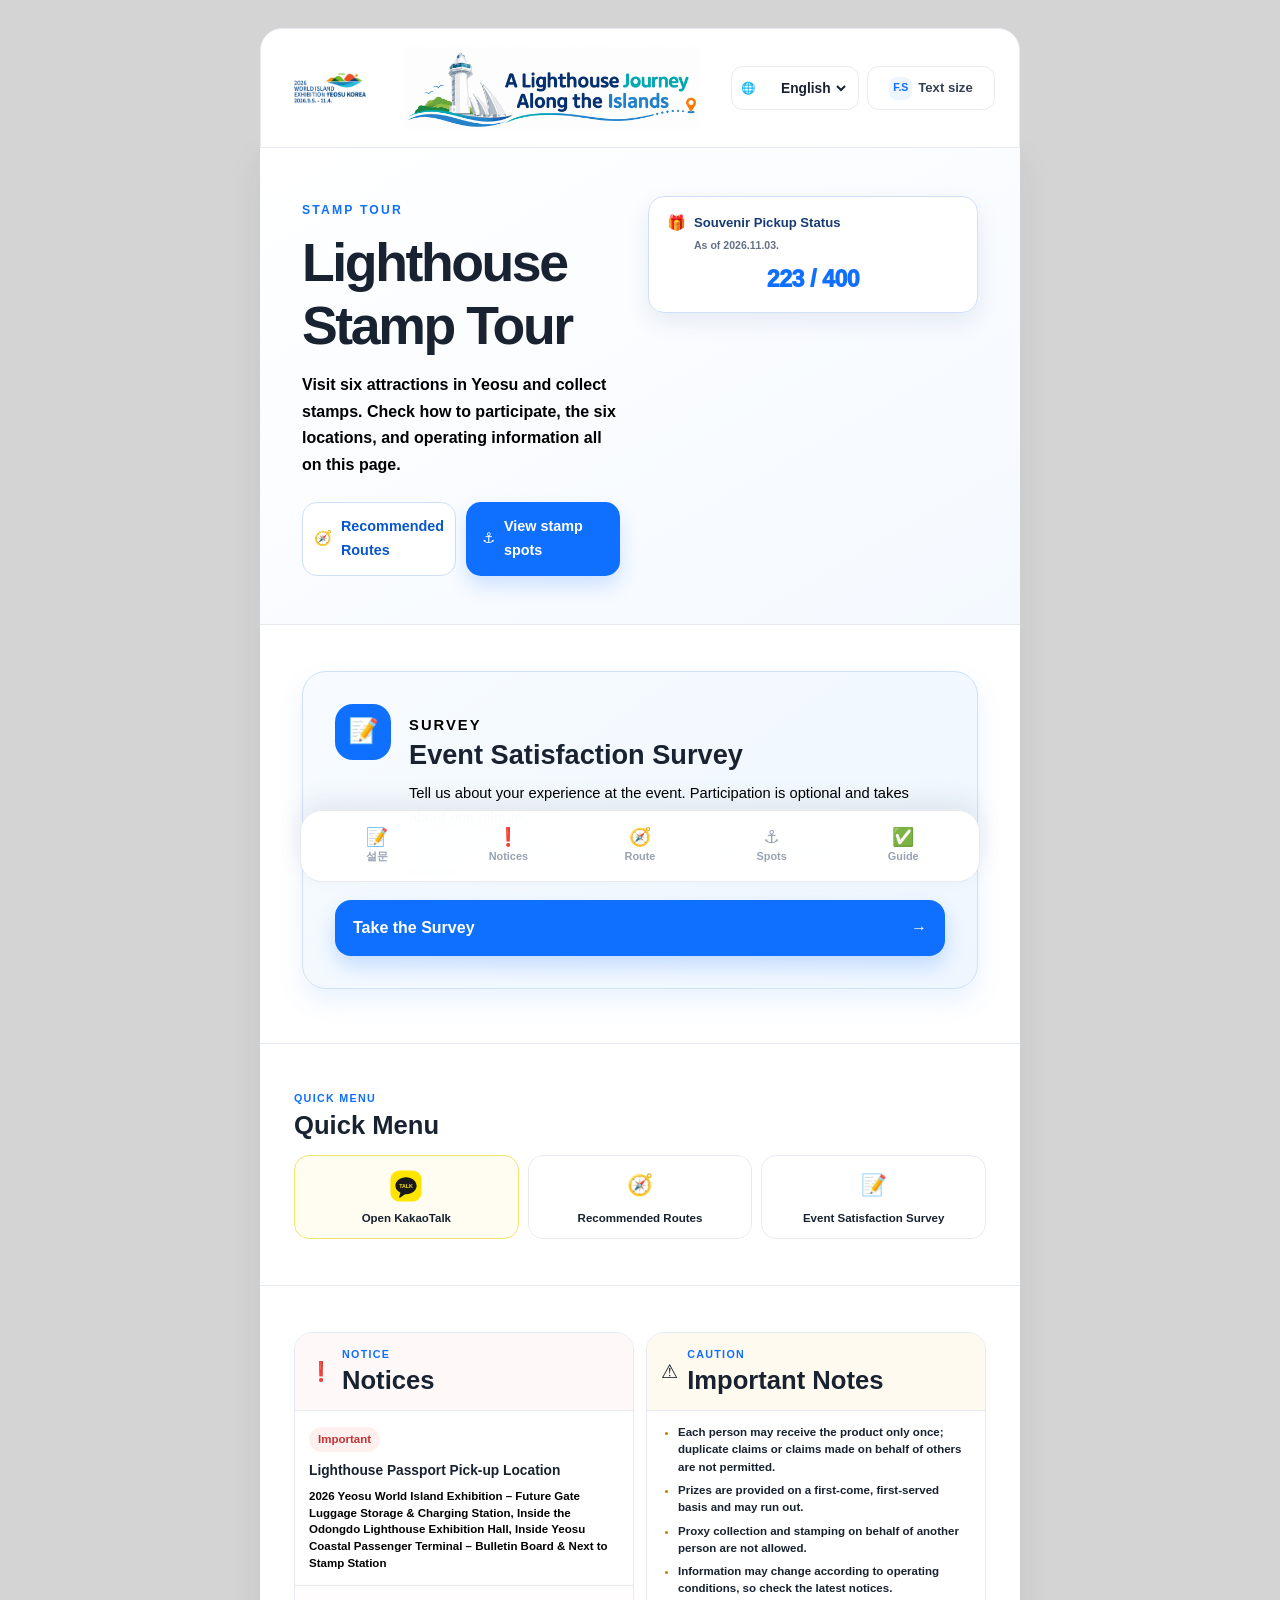
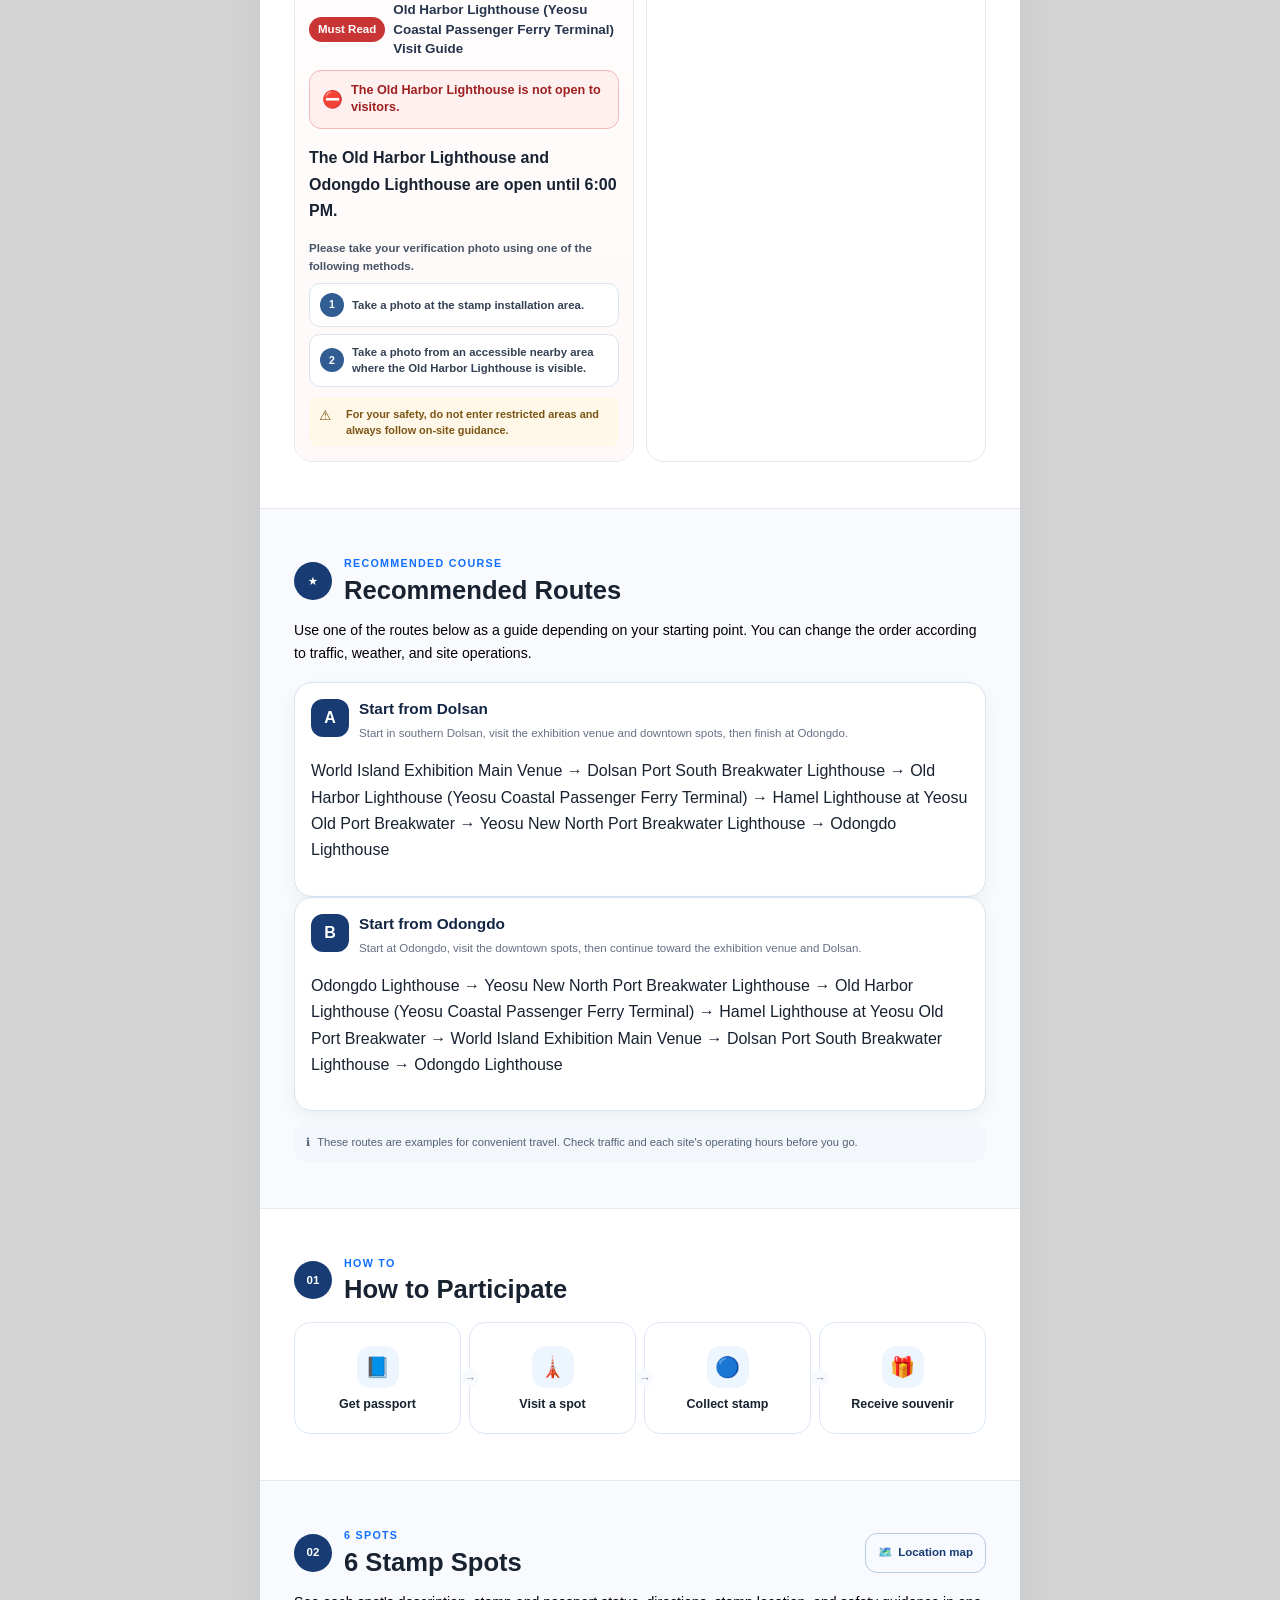
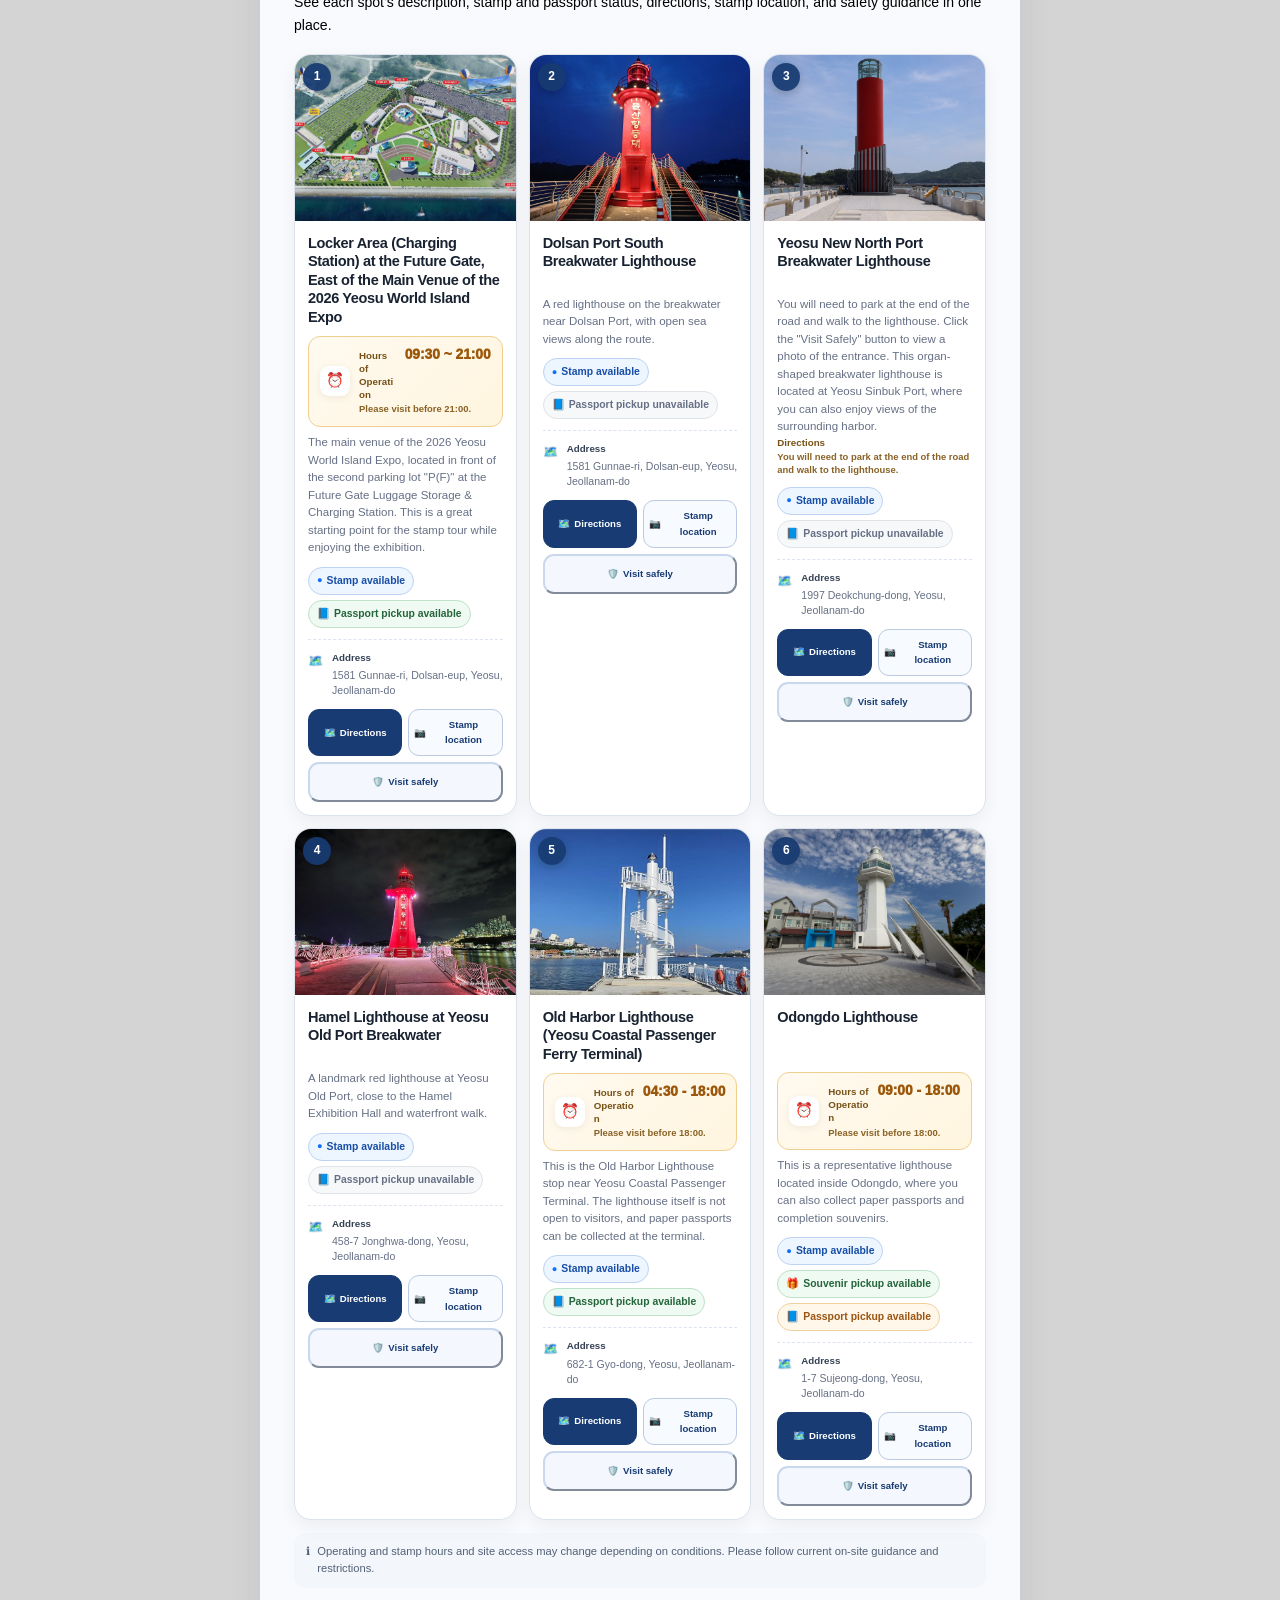
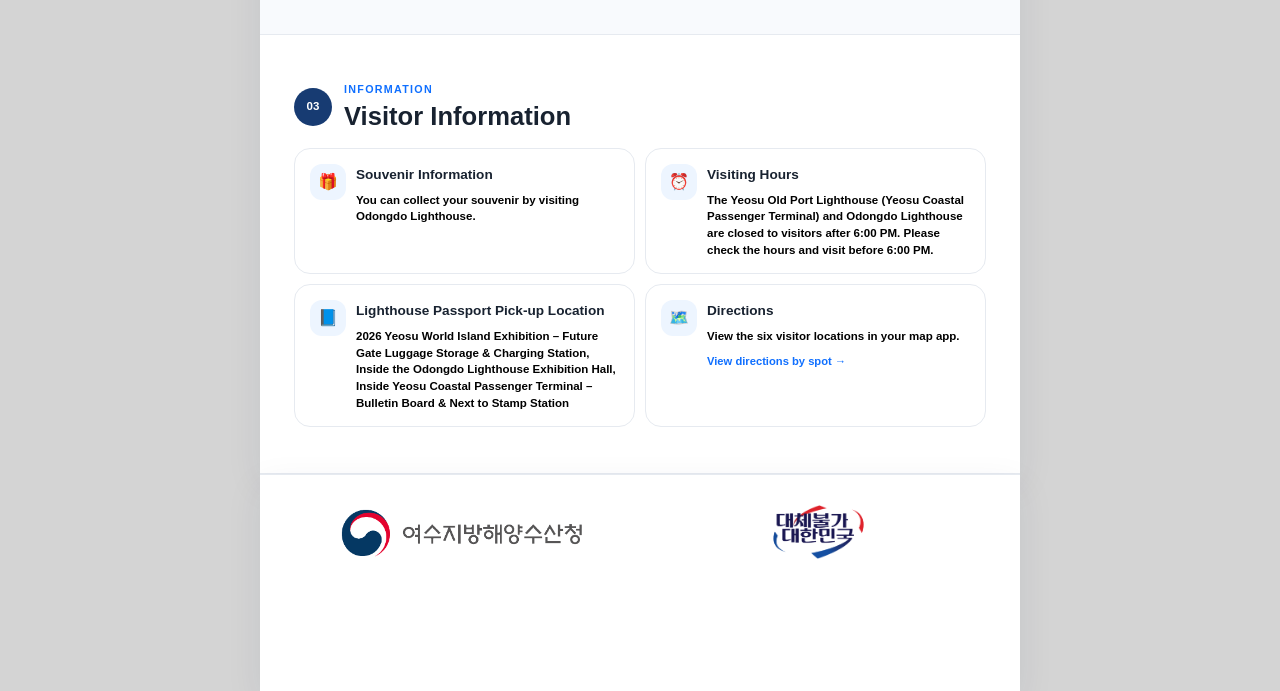
==== commit a645e8a2: "Update index.html" ====
--- a/index.html
+++ b/index.html
@@ -77,7 +77,7 @@
         <div class="hero-gift-status__title">
           <span aria-hidden="true">🎁</span>
           <strong data-i18n="noticeTitle">기념품 수령 현황</strong>
-          <strong class="hero-gift-status__date" data-i18n="noticeUpdateDate">2026.11.03. 기준</strong>
+          <strong class="hero-gift-status__date" data-i18n="noticeUpdateDate">2026.11.04. 기준</strong>
         </div>
         <p class="hero-gift-status__count" data-i18n="noticeText">223 / 400</p>
       </aside>
